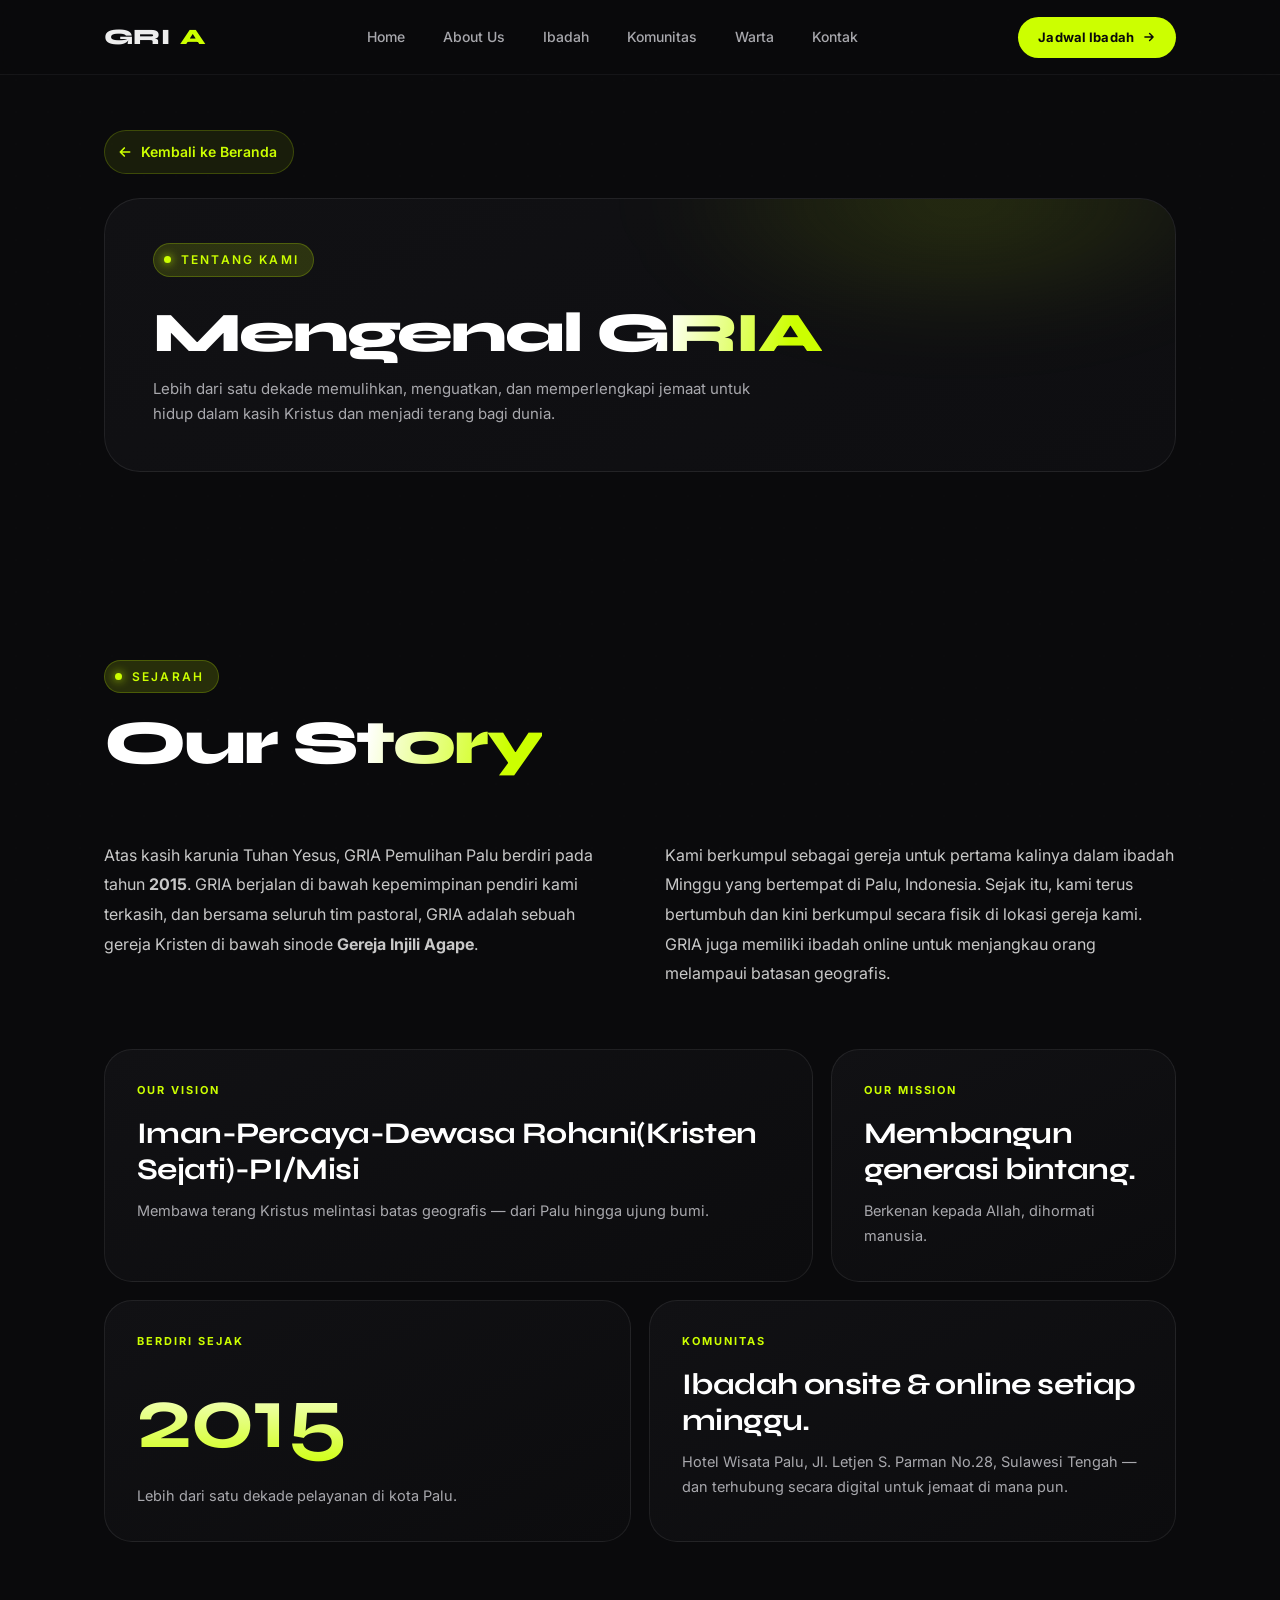
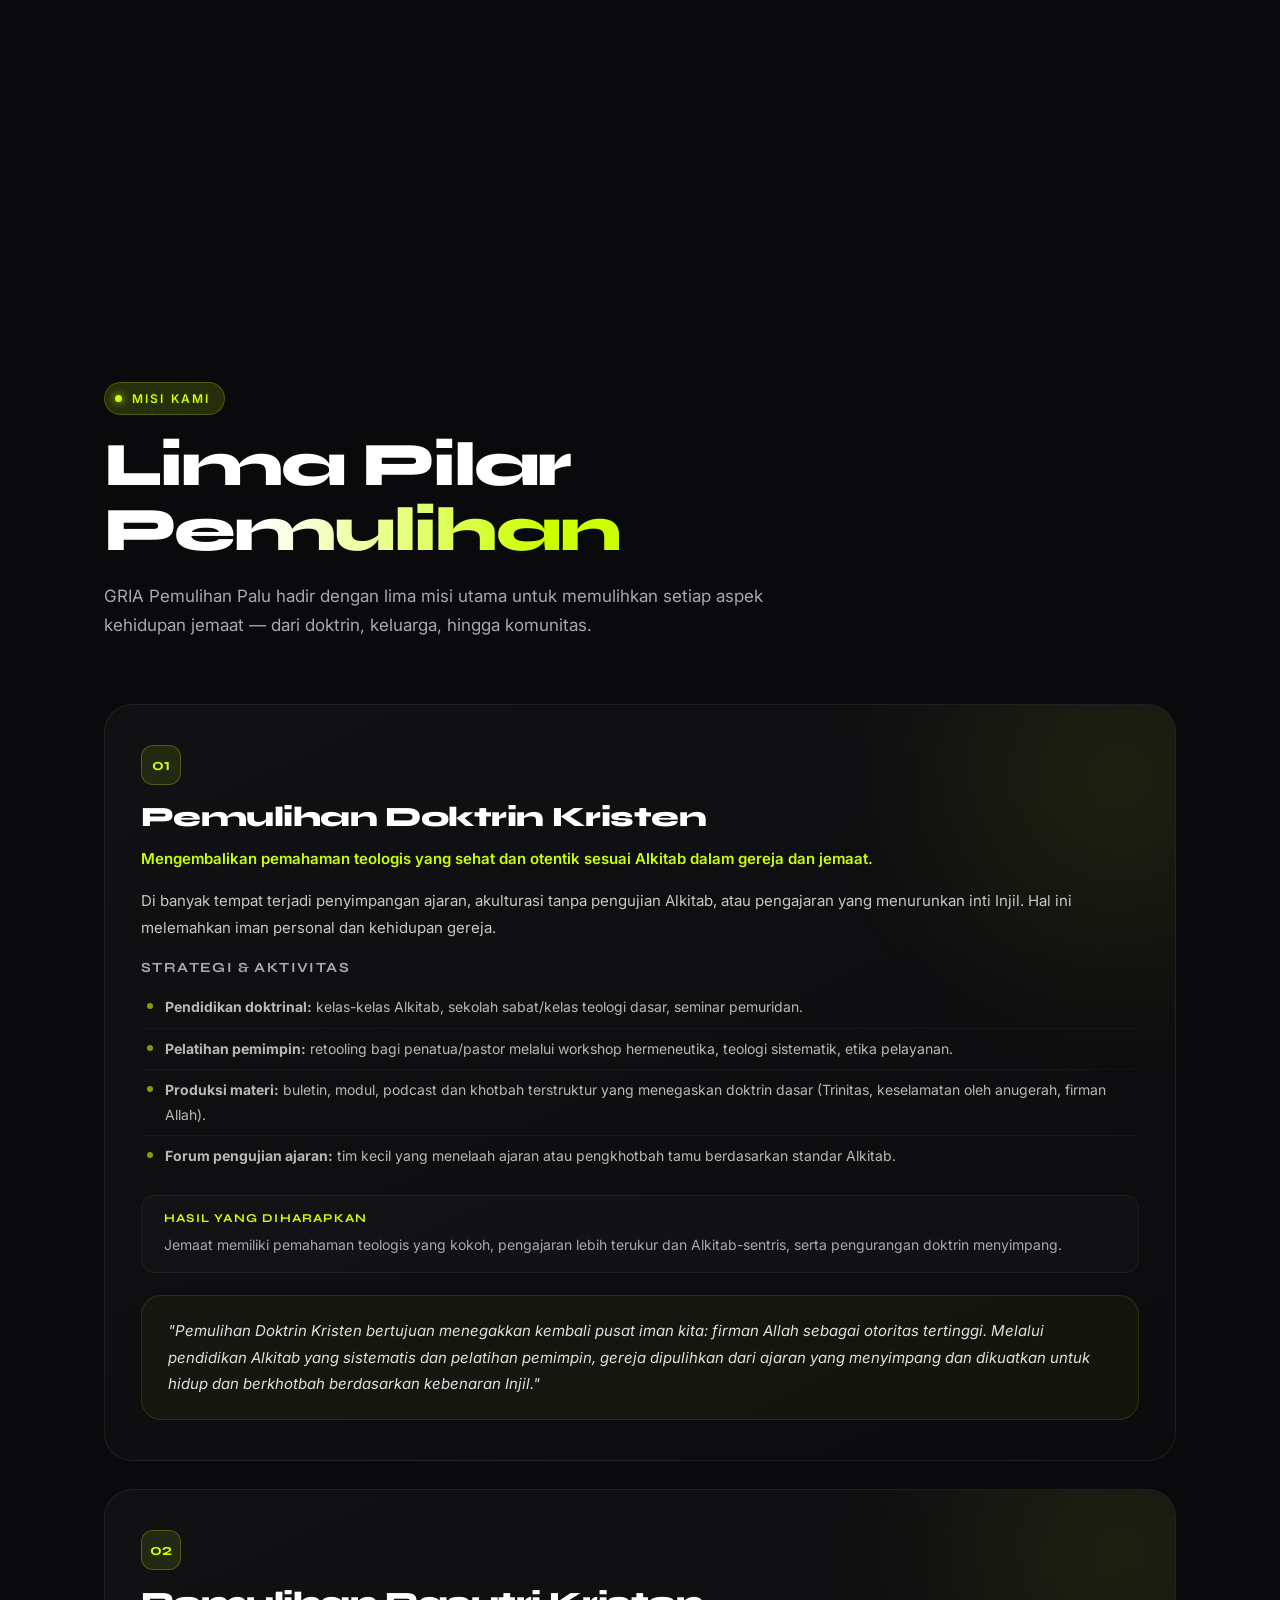
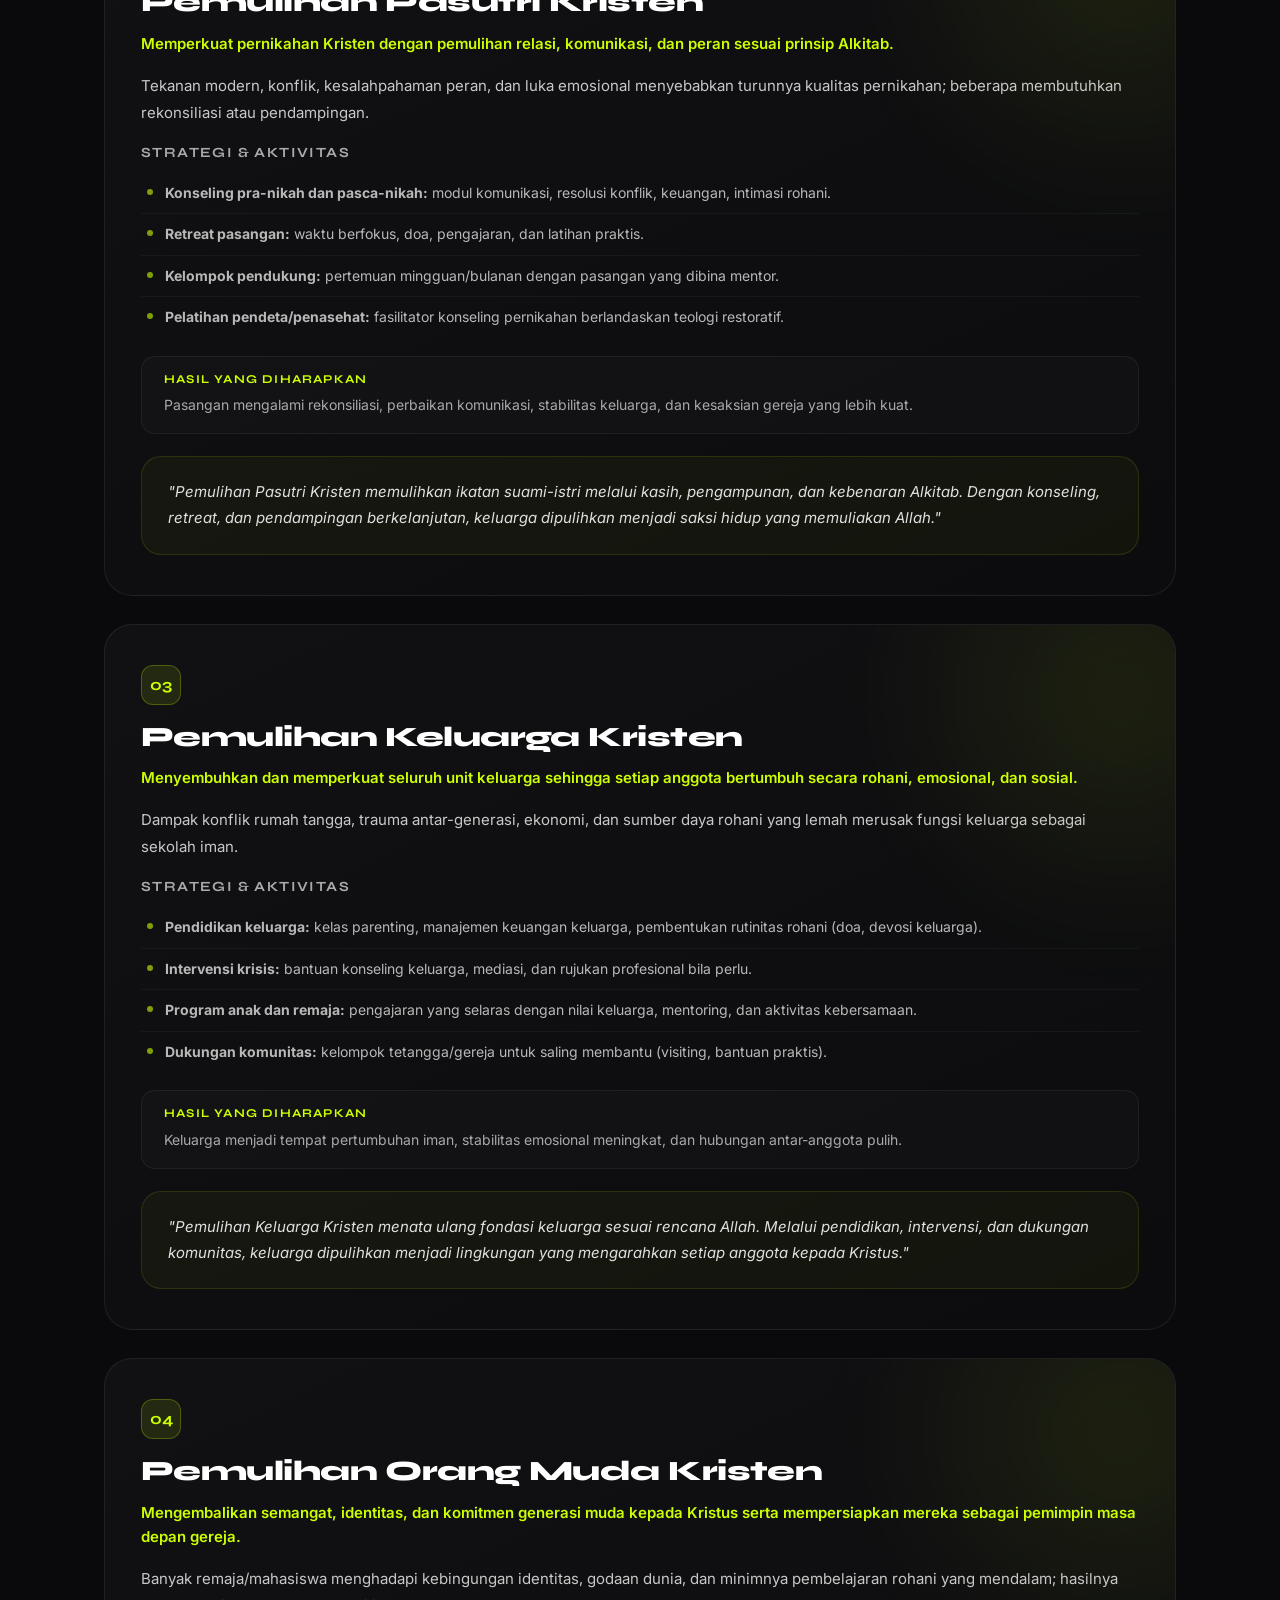
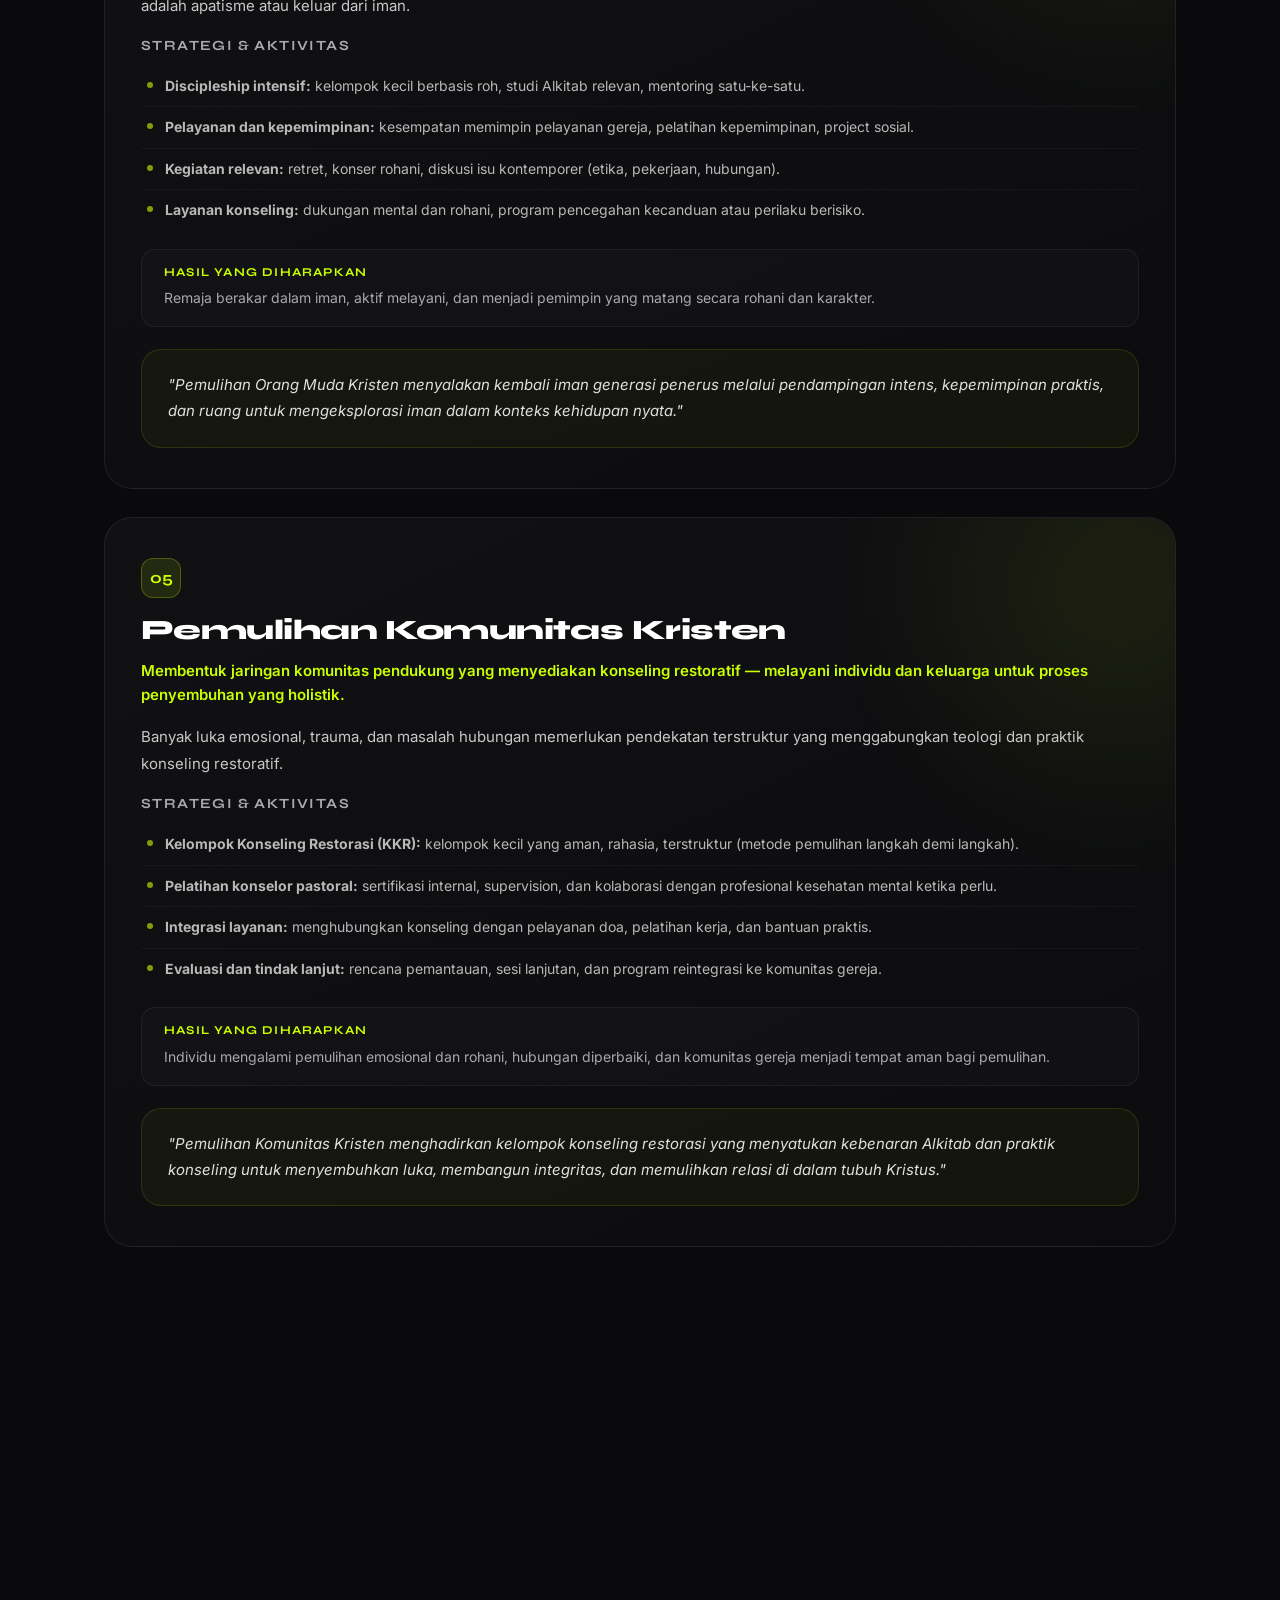
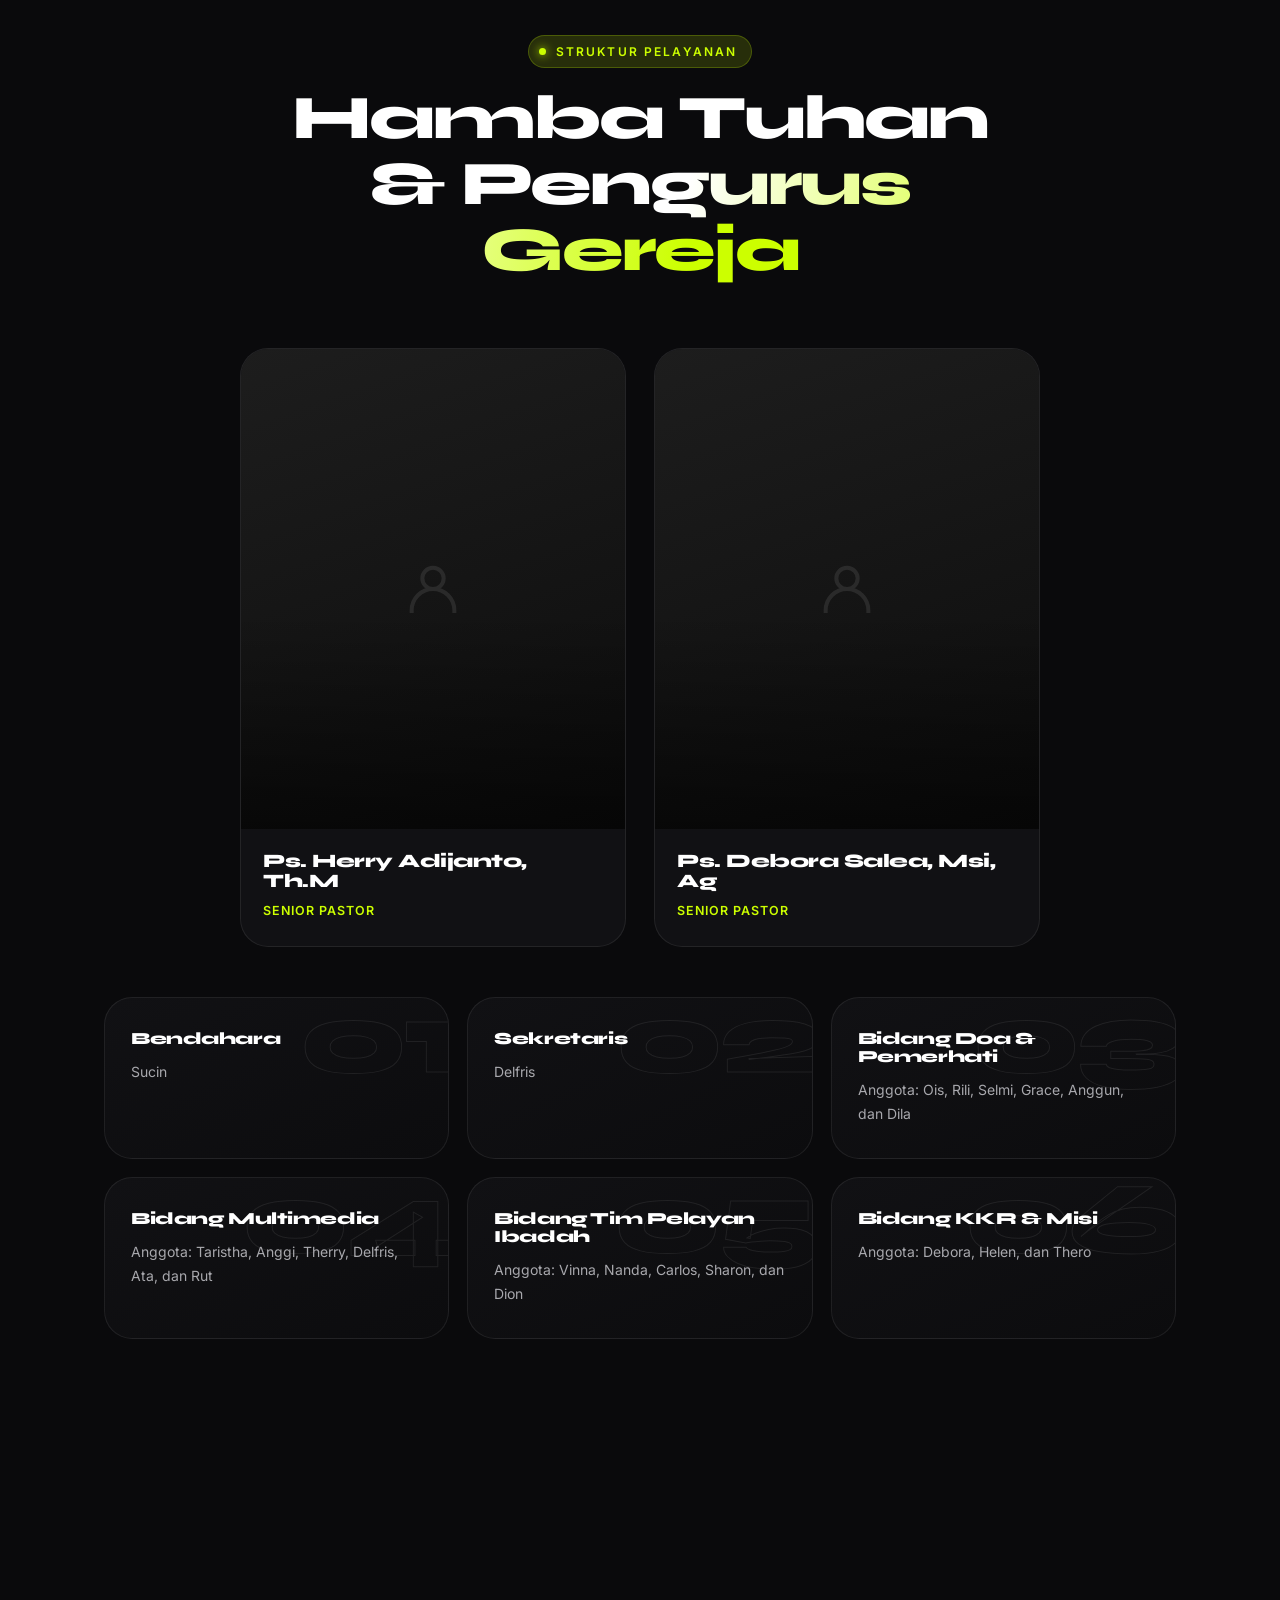
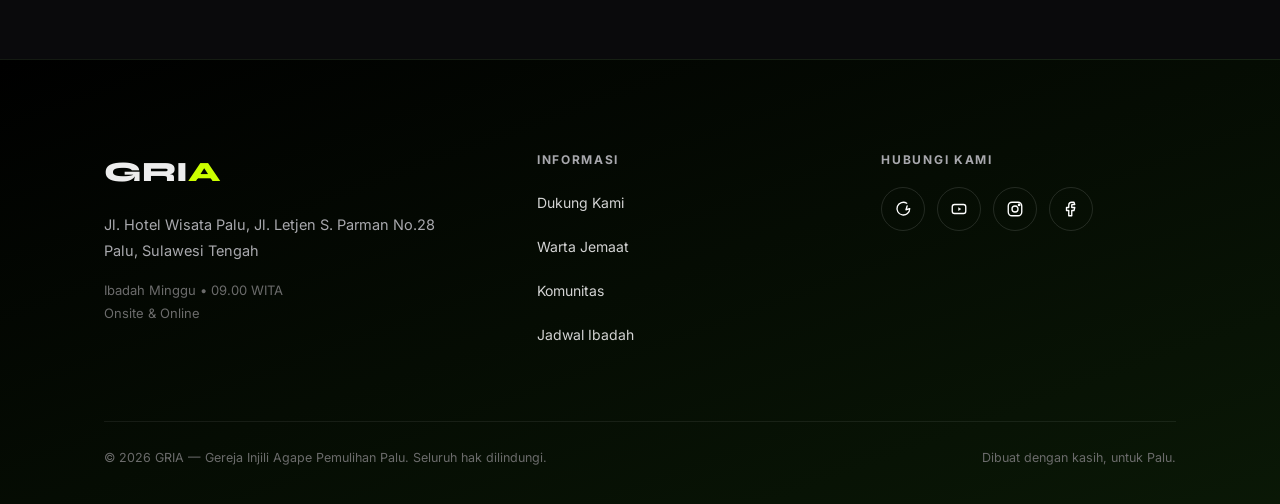
==== about-us.html @ 867b125f "Update teks about us" ====
<!DOCTYPE html>
<html lang="id">
<head>
<meta charset="UTF-8">
<meta name="viewport" content="width=device-width, initial-scale=1.0, viewport-fit=cover">
<meta name="theme-color" content="#0a0a0c">
<title>Tentang Kami — GRIA Pemulihan Palu</title>
<meta name="description" content="Tentang Gereja Injili Agape (GRIA) Pemulihan Palu — visi, misi, dan pelayanan pemulihan kami.">

<link rel="preconnect" href="https://fonts.googleapis.com">
<link rel="preconnect" href="https://fonts.gstatic.com" crossorigin>
<link href="https://fonts.googleapis.com/css2?family=Syne:wght@600;700;800&family=Inter:wght@400;500;600;700&display=swap" rel="stylesheet">
<link rel="stylesheet" href="shared.css">
<style>
  .about-wrap{
    padding: 130px var(--pad) 100px;
    max-width: var(--container);
    margin:0 auto;
    position: relative;
    z-index: 2;
  }
  .about-hero{
    background: linear-gradient(155deg, var(--bg-elevated), var(--bg-soft));
    border: 1px solid var(--card-border);
    border-radius: var(--r-2xl);
    padding: 44px clamp(24px,4vw,48px);
    margin-bottom: 48px;
    position: relative;
    overflow: hidden;
  }
  .about-hero::before{
    content:'';
    position: absolute;
    top: -50%; right: -10%;
    width: 60%; height: 100%;
    background: radial-gradient(ellipse, rgba(204,255,0,0.14), transparent 70%);
    filter: blur(40px);
    pointer-events: none;
  }
  .about-hero h1{
    font-size: clamp(34px, 5vw, 56px);
    letter-spacing: -0.035em;
    margin-top: 8px;
    position: relative;
  }
  .about-hero h1 .accent{
    background: linear-gradient(100deg, #fff 30%, var(--neon) 85%);
    -webkit-background-clip: text;
    background-clip: text;
    -webkit-text-fill-color: transparent;
  }
  .about-hero p{
    color: var(--text-mute);
    margin-top: 14px;
    font-size: 15px;
    line-height: 1.7;
    max-width: 600px;
    position: relative;
  }
  .back-link{
    display:inline-flex;
    align-items:center;
    gap:8px;
    color: var(--neon);
    font-weight:600;
    font-size:14px;
    margin-bottom:24px;
    padding: 10px 16px 10px 12px;
    border-radius: var(--r-full);
    background: rgba(204,255,0,0.08);
    border: 1px solid rgba(204,255,0,0.2);
    transition: background var(--dur-mid) var(--ease-out), transform var(--dur-mid) var(--ease-out);
    min-height: 40px;
  }
  .back-link:hover{
    background: rgba(204,255,0,0.16);
    transform: translateX(-4px);
  }

  .about-block{ margin-bottom: 80px; }

  .story-grid{
    display: grid;
    grid-template-columns: 1fr 1fr;
    gap: 50px;
    margin-bottom: 60px;
  }
  .story-grid p{
    color: #c8c8c8;
    font-size: 16px;
    line-height: 1.85;
  }

  .misi-card{
    background: linear-gradient(155deg, var(--bg-elevated), #0c0c0e);
    border: 1px solid var(--card-border);
    border-radius: var(--r-xl);
    padding: 40px 36px;
    margin-bottom: 28px;
    position: relative;
    overflow: hidden;
    transition: border-color var(--dur-mid) var(--ease-out);
  }
  .misi-card:hover{ border-color: rgba(204,255,0,0.25); }
  .misi-card::before{
    content:'';
    position: absolute;
    top: -30%; right: -20%;
    width: 50%; height: 80%;
    background: radial-gradient(circle, rgba(204,255,0,0.08), transparent 70%);
    filter: blur(30px);
    pointer-events: none;
  }
  .misi-num{
    display: inline-flex;
    align-items: center;
    justify-content: center;
    width: 40px; height: 40px;
    background: rgba(204,255,0,0.1);
    border: 1px solid rgba(204,255,0,0.25);
    color: var(--neon);
    border-radius: 12px;
    font-family: var(--font-display);
    font-size: 16px;
    font-weight: 700;
    margin-bottom: 18px;
    position: relative;
  }
  .misi-card h3{
    font-size: clamp(22px, 3vw, 28px);
    margin-bottom: 14px;
    letter-spacing: -0.02em;
    position: relative;
  }
  .misi-card .misi-tujuan{
    color: var(--neon);
    font-weight: 600;
    font-size: 15px;
    margin-bottom: 16px;
    position: relative;
  }
  .misi-card .misi-desc{
    color: #c8c8c8;
    font-size: 15px;
    line-height: 1.8;
    margin-bottom: 20px;
    position: relative;
  }
  .misi-card .misi-strategi{
    position: relative;
  }
  .misi-card .misi-strategi h4{
    font-size: 14px;
    font-weight: 700;
    letter-spacing: 0.1em;
    text-transform: uppercase;
    color: var(--text-mute);
    margin-bottom: 12px;
  }
  .misi-card .misi-strategi ul{
    list-style: none;
    padding: 0;
  }
  .misi-card .misi-strategi li{
    color: #b8b8b8;
    font-size: 14px;
    line-height: 1.75;
    padding: 8px 0 8px 24px;
    position: relative;
    border-bottom: 1px solid rgba(255,255,255,0.04);
  }
  .misi-card .misi-strategi li:last-child{ border-bottom: none; }
  .misi-card .misi-strategi li::before{
    content:'';
    position: absolute;
    left: 6px;
    top: 16px;
    width: 6px; height: 6px;
    border-radius: 50%;
    background: var(--neon);
    opacity: 0.6;
  }
  .misi-narasi{
    margin-top: 22px;
    padding: 22px 26px;
    background: rgba(204,255,0,0.04);
    border: 1px solid rgba(204,255,0,0.12);
    border-radius: var(--r-lg);
    position: relative;
  }
  .misi-narasi p{
    font-style: italic;
    font-size: 15px;
    line-height: 1.75;
    color: #e0e0e0;
  }

  .hasil-box{
    margin-top: 18px;
    padding: 16px 22px;
    background: rgba(255,255,255,0.02);
    border: 1px solid rgba(255,255,255,0.06);
    border-radius: var(--r-md);
    position: relative;
  }
  .hasil-box h4{
    font-size: 12px;
    font-weight: 700;
    letter-spacing: 0.1em;
    text-transform: uppercase;
    color: var(--neon);
    margin-bottom: 8px;
  }
  .hasil-box p{
    color: var(--text-mute);
    font-size: 14px;
    line-height: 1.7;
  }

  @media (max-width: 920px){
    .story-grid{ grid-template-columns: 1fr; gap: 24px; }
    .misi-card{ padding: 32px 24px; }
  }
</style>
</head>
<body>

<nav class="navbar" id="navbar">
  <div id="scrollProgress"></div>
  <div class="navbar-inner">
    <a href="index.html" class="logo" aria-label="GRIA — Beranda">
      <img src="logo-gria.png" alt="" onerror="this.style.display='none'">
      GRI<span>A</span>
    </a>
    <ul class="nav-links" id="navLinks">
      <li><a href="index.html#home">Home</a></li>
      <li><a href="about-us.html">About Us</a></li>
      <li><a href="index.html#worship">Ibadah</a></li>
      <li><a href="komunitas.html">Komunitas</a></li>
      <li><a href="warta.html">Warta</a></li>
      <li><a href="index.html#kontak">Kontak</a></li>
    </ul>
    <a href="index.html#worship" class="nav-cta">
      Jadwal Ibadah
      <svg width="14" height="14" viewBox="0 0 24 24" fill="none" stroke="currentColor" stroke-width="2.5" stroke-linecap="round" stroke-linejoin="round"><path d="M5 12h14M13 6l6 6-6 6"/></svg>
    </a>
    <button class="nav-toggle" id="navToggle" aria-label="Buka menu navigasi" aria-expanded="false" aria-controls="navLinks">
      <span></span><span></span><span></span>
    </button>
  </div>
</nav>

<main class="about-wrap">
  <a href="index.html" class="back-link">
    <svg width="16" height="16" viewBox="0 0 24 24" fill="none" stroke="currentColor" stroke-width="2.5" stroke-linecap="round" stroke-linejoin="round" aria-hidden="true"><path d="M19 12H5M11 6l-6 6 6 6"/></svg>
    Kembali ke Beranda
  </a>

  <!-- ============ HERO ============ -->
  <section class="about-hero">
    <span class="eyebrow">Tentang Kami</span>
    <h1>Mengenal <span class="accent">GRIA</span></h1>
    <p>Lebih dari satu dekade memulihkan, menguatkan, dan memperlengkapi jemaat untuk hidup dalam kasih Kristus dan menjadi terang bagi dunia.</p>
  </section>

  <!-- ============ CERITA KAMI ============ -->
  <section class="about-block">
    <div class="section-head">
      <span class="eyebrow">Sejarah</span>
      <h2 class="section-title">Our <span class="accent">Story</span></h2>
    </div>
    <div class="story-grid">
      <p>Atas kasih karunia Tuhan Yesus, GRIA Pemulihan Palu berdiri pada tahun <strong>2015</strong>. GRIA berjalan di bawah kepemimpinan pendiri kami terkasih, dan bersama seluruh tim pastoral, GRIA adalah sebuah gereja Kristen di bawah sinode <strong>Gereja Injili Agape</strong>.</p>
      <p>Kami berkumpul sebagai gereja untuk pertama kalinya dalam ibadah Minggu yang bertempat di Palu, Indonesia. Sejak itu, kami terus bertumbuh dan kini berkumpul secara fisik di lokasi gereja kami. GRIA juga memiliki ibadah online untuk menjangkau orang melampaui batasan geografis.</p>
    </div>

    <div class="bento-grid">
      <article class="bento-card bento-vision">
        <span class="b-label">Our Vision</span>
        <h3 class="b-title"> Iman-Percaya-Dewasa Rohani(Kristen Sejati)-PI/Misi</h3>
        <p class="b-text">Membawa terang Kristus melintasi batas geografis — dari Palu hingga ujung bumi.</p>
      </article>
      <article class="bento-card bento-mission">
        <span class="b-label">Our Mission</span>
        <h3 class="b-title">Membangun generasi bintang.</h3>
        <p class="b-text">Berkenan kepada Allah, dihormati manusia.</p>
      </article>
      <article class="bento-card bento-since">
        <span class="b-label">Berdiri Sejak</span>
        <h3 class="b-title">2015</h3>
        <p class="b-text">Lebih dari satu dekade pelayanan di kota Palu.</p>
      </article>
      <article class="bento-card bento-impact">
        <span class="b-label">Komunitas</span>
        <h3 class="b-title">Ibadah onsite & online setiap minggu.</h3>
        <p class="b-text">Hotel Wisata Palu, Jl. Letjen S. Parman No.28, Sulawesi Tengah — dan terhubung secara digital untuk jemaat di mana pun.</p>
      </article>
    </div>
  </section>

  <!-- ============ 5 MISI PEMULIHAN ============ -->
  <section class="about-block">
    <div class="section-head">
      <span class="eyebrow">Misi Kami</span>
      <h2 class="section-title">Lima Pilar <span class="accent">Pemulihan</span></h2>
      <p class="section-lead">GRIA Pemulihan Palu hadir dengan lima misi utama untuk memulihkan setiap aspek kehidupan jemaat — dari doktrin, keluarga, hingga komunitas.</p>
    </div>

    <!-- Misi 1 -->
    <div class="misi-card">
      <span class="misi-num">01</span>
      <h3>Pemulihan Doktrin Kristen</h3>
      <p class="misi-tujuan">Mengembalikan pemahaman teologis yang sehat dan otentik sesuai Alkitab dalam gereja dan jemaat.</p>
      <p class="misi-desc">Di banyak tempat terjadi penyimpangan ajaran, akulturasi tanpa pengujian Alkitab, atau pengajaran yang menurunkan inti Injil. Hal ini melemahkan iman personal dan kehidupan gereja.</p>
      <div class="misi-strategi">
        <h4>Strategi & Aktivitas</h4>
        <ul>
          <li><strong>Pendidikan doktrinal:</strong> kelas-kelas Alkitab, sekolah sabat/kelas teologi dasar, seminar pemuridan.</li>
          <li><strong>Pelatihan pemimpin:</strong> retooling bagi penatua/pastor melalui workshop hermeneutika, teologi sistematik, etika pelayanan.</li>
          <li><strong>Produksi materi:</strong> buletin, modul, podcast dan khotbah terstruktur yang menegaskan doktrin dasar (Trinitas, keselamatan oleh anugerah, firman Allah).</li>
          <li><strong>Forum pengujian ajaran:</strong> tim kecil yang menelaah ajaran atau pengkhotbah tamu berdasarkan standar Alkitab.</li>
        </ul>
      </div>
      <div class="hasil-box">
        <h4>Hasil yang Diharapkan</h4>
        <p>Jemaat memiliki pemahaman teologis yang kokoh, pengajaran lebih terukur dan Alkitab-sentris, serta pengurangan doktrin menyimpang.</p>
      </div>
      <div class="misi-narasi">
        <p>"Pemulihan Doktrin Kristen bertujuan menegakkan kembali pusat iman kita: firman Allah sebagai otoritas tertinggi. Melalui pendidikan Alkitab yang sistematis dan pelatihan pemimpin, gereja dipulihkan dari ajaran yang menyimpang dan dikuatkan untuk hidup dan berkhotbah berdasarkan kebenaran Injil."</p>
      </div>
    </div>

    <!-- Misi 2 -->
    <div class="misi-card">
      <span class="misi-num">02</span>
      <h3>Pemulihan Pasutri Kristen</h3>
      <p class="misi-tujuan">Memperkuat pernikahan Kristen dengan pemulihan relasi, komunikasi, dan peran sesuai prinsip Alkitab.</p>
      <p class="misi-desc">Tekanan modern, konflik, kesalahpahaman peran, dan luka emosional menyebabkan turunnya kualitas pernikahan; beberapa membutuhkan rekonsiliasi atau pendampingan.</p>
      <div class="misi-strategi">
        <h4>Strategi & Aktivitas</h4>
        <ul>
          <li><strong>Konseling pra-nikah dan pasca-nikah:</strong> modul komunikasi, resolusi konflik, keuangan, intimasi rohani.</li>
          <li><strong>Retreat pasangan:</strong> waktu berfokus, doa, pengajaran, dan latihan praktis.</li>
          <li><strong>Kelompok pendukung:</strong> pertemuan mingguan/bulanan dengan pasangan yang dibina mentor.</li>
          <li><strong>Pelatihan pendeta/penasehat:</strong> fasilitator konseling pernikahan berlandaskan teologi restoratif.</li>
        </ul>
      </div>
      <div class="hasil-box">
        <h4>Hasil yang Diharapkan</h4>
        <p>Pasangan mengalami rekonsiliasi, perbaikan komunikasi, stabilitas keluarga, dan kesaksian gereja yang lebih kuat.</p>
      </div>
      <div class="misi-narasi">
        <p>"Pemulihan Pasutri Kristen memulihkan ikatan suami-istri melalui kasih, pengampunan, dan kebenaran Alkitab. Dengan konseling, retreat, dan pendampingan berkelanjutan, keluarga dipulihkan menjadi saksi hidup yang memuliakan Allah."</p>
      </div>
    </div>

    <!-- Misi 3 -->
    <div class="misi-card">
      <span class="misi-num">03</span>
      <h3>Pemulihan Keluarga Kristen</h3>
      <p class="misi-tujuan">Menyembuhkan dan memperkuat seluruh unit keluarga sehingga setiap anggota bertumbuh secara rohani, emosional, dan sosial.</p>
      <p class="misi-desc">Dampak konflik rumah tangga, trauma antar-generasi, ekonomi, dan sumber daya rohani yang lemah merusak fungsi keluarga sebagai sekolah iman.</p>
      <div class="misi-strategi">
        <h4>Strategi & Aktivitas</h4>
        <ul>
          <li><strong>Pendidikan keluarga:</strong> kelas parenting, manajemen keuangan keluarga, pembentukan rutinitas rohani (doa, devosi keluarga).</li>
          <li><strong>Intervensi krisis:</strong> bantuan konseling keluarga, mediasi, dan rujukan profesional bila perlu.</li>
          <li><strong>Program anak dan remaja:</strong> pengajaran yang selaras dengan nilai keluarga, mentoring, dan aktivitas kebersamaan.</li>
          <li><strong>Dukungan komunitas:</strong> kelompok tetangga/gereja untuk saling membantu (visiting, bantuan praktis).</li>
        </ul>
      </div>
      <div class="hasil-box">
        <h4>Hasil yang Diharapkan</h4>
        <p>Keluarga menjadi tempat pertumbuhan iman, stabilitas emosional meningkat, dan hubungan antar-anggota pulih.</p>
      </div>
      <div class="misi-narasi">
        <p>"Pemulihan Keluarga Kristen menata ulang fondasi keluarga sesuai rencana Allah. Melalui pendidikan, intervensi, dan dukungan komunitas, keluarga dipulihkan menjadi lingkungan yang mengarahkan setiap anggota kepada Kristus."</p>
      </div>
    </div>

    <!-- Misi 4 -->
    <div class="misi-card">
      <span class="misi-num">04</span>
      <h3>Pemulihan Orang Muda Kristen</h3>
      <p class="misi-tujuan">Mengembalikan semangat, identitas, dan komitmen generasi muda kepada Kristus serta mempersiapkan mereka sebagai pemimpin masa depan gereja.</p>
      <p class="misi-desc">Banyak remaja/mahasiswa menghadapi kebingungan identitas, godaan dunia, dan minimnya pembelajaran rohani yang mendalam; hasilnya adalah apatisme atau keluar dari iman.</p>
      <div class="misi-strategi">
        <h4>Strategi & Aktivitas</h4>
        <ul>
          <li><strong>Discipleship intensif:</strong> kelompok kecil berbasis roh, studi Alkitab relevan, mentoring satu-ke-satu.</li>
          <li><strong>Pelayanan dan kepemimpinan:</strong> kesempatan memimpin pelayanan gereja, pelatihan kepemimpinan, project sosial.</li>
          <li><strong>Kegiatan relevan:</strong> retret, konser rohani, diskusi isu kontemporer (etika, pekerjaan, hubungan).</li>
          <li><strong>Layanan konseling:</strong> dukungan mental dan rohani, program pencegahan kecanduan atau perilaku berisiko.</li>
        </ul>
      </div>
      <div class="hasil-box">
        <h4>Hasil yang Diharapkan</h4>
        <p>Remaja berakar dalam iman, aktif melayani, dan menjadi pemimpin yang matang secara rohani dan karakter.</p>
      </div>
      <div class="misi-narasi">
        <p>"Pemulihan Orang Muda Kristen menyalakan kembali iman generasi penerus melalui pendampingan intens, kepemimpinan praktis, dan ruang untuk mengeksplorasi iman dalam konteks kehidupan nyata."</p>
      </div>
    </div>

    <!-- Misi 5 -->
    <div class="misi-card">
      <span class="misi-num">05</span>
      <h3>Pemulihan Komunitas Kristen</h3>
      <p class="misi-tujuan">Membentuk jaringan komunitas pendukung yang menyediakan konseling restoratif — melayani individu dan keluarga untuk proses penyembuhan yang holistik.</p>
      <p class="misi-desc">Banyak luka emosional, trauma, dan masalah hubungan memerlukan pendekatan terstruktur yang menggabungkan teologi dan praktik konseling restoratif.</p>
      <div class="misi-strategi">
        <h4>Strategi & Aktivitas</h4>
        <ul>
          <li><strong>Kelompok Konseling Restorasi (KKR):</strong> kelompok kecil yang aman, rahasia, terstruktur (metode pemulihan langkah demi langkah).</li>
          <li><strong>Pelatihan konselor pastoral:</strong> sertifikasi internal, supervision, dan kolaborasi dengan profesional kesehatan mental ketika perlu.</li>
          <li><strong>Integrasi layanan:</strong> menghubungkan konseling dengan pelayanan doa, pelatihan kerja, dan bantuan praktis.</li>
          <li><strong>Evaluasi dan tindak lanjut:</strong> rencana pemantauan, sesi lanjutan, dan program reintegrasi ke komunitas gereja.</li>
        </ul>
      </div>
      <div class="hasil-box">
        <h4>Hasil yang Diharapkan</h4>
        <p>Individu mengalami pemulihan emosional dan rohani, hubungan diperbaiki, dan komunitas gereja menjadi tempat aman bagi pemulihan.</p>
      </div>
      <div class="misi-narasi">
        <p>"Pemulihan Komunitas Kristen menghadirkan kelompok konseling restorasi yang menyatukan kebenaran Alkitab dan praktik konseling untuk menyembuhkan luka, membangun integritas, dan memulihkan relasi di dalam tubuh Kristus."</p>
      </div>
    </div>
  </section>

  <!-- ============ STRUKTUR PELAYANAN ============ -->
  <section class="about-block">
    <div class="section-head center">
      <span class="eyebrow">Struktur Pelayanan</span>
      <h2 class="section-title">Hamba Tuhan &amp; <span class="accent">Pengurus Gereja</span></h2>
    </div>

    <div class="pastor-grid" style="margin-bottom:50px;">
      <div class="pastor-card">
        <div class="pastor-photo">
          <img src="foto-ps-herry.jpg" alt="Ps. Herry Adijanto" onerror="this.style.display='none'; this.nextElementSibling.style.display='flex'">
          <svg viewBox="0 0 24 24" fill="none" stroke="currentColor" stroke-width="1.5" style="display:none" aria-hidden="true"><circle cx="12" cy="8" r="4"/><path d="M4 21v-1a8 8 0 0 1 16 0v1"/></svg>
        </div>
        <div class="pastor-info">
          <h3>Ps. Herry Adijanto, Th.M</h3>
          <span class="role">Senior Pastor</span>
        </div>
      </div>
      <div class="pastor-card">
        <div class="pastor-photo">
          <img src="foto-ps-debora.jpg" alt="Ps. Debora Salea" onerror="this.style.display='none'; this.nextElementSibling.style.display='flex'">
          <svg viewBox="0 0 24 24" fill="none" stroke="currentColor" stroke-width="1.5" style="display:none" aria-hidden="true"><circle cx="12" cy="8" r="4"/><path d="M4 21v-1a8 8 0 0 1 16 0v1"/></svg>
        </div>
        <div class="pastor-info">
          <h3>Ps. Debora Salea, Msi, Ag</h3>
          <span class="role">Senior Pastor</span>
        </div>
      </div>
    </div>

    <div class="values-grid values-grid-3">
      <div class="value-card">
        <span class="num" aria-hidden="true">01</span>
        <h3 style="font-size:17px;">Bendahara</h3>
        <p>Sucin</p>
      </div>
      <div class="value-card">
        <span class="num" aria-hidden="true">02</span>
        <h3 style="font-size:17px;">Sekretaris</h3>
        <p>Delfris</p>
      </div>
      <div class="value-card">
        <span class="num" aria-hidden="true">03</span>
        <h3 style="font-size:17px;">Bidang Doa &amp; Pemerhati</h3>
        <p>Anggota: Ois, Rili, Selmi, Grace, Anggun, dan Dila</p>
      </div>
      <div class="value-card">
        <span class="num" aria-hidden="true">04</span>
        <h3 style="font-size:17px;">Bidang Multimedia</h3>
        <p>Anggota: Taristha, Anggi, Therry, Delfris, Ata, dan Rut</p>
      </div>
      <div class="value-card">
        <span class="num" aria-hidden="true">05</span>
        <h3 style="font-size:17px;">Bidang Tim Pelayan Ibadah</h3>
        <p>Anggota: Vinna, Nanda, Carlos, Sharon, dan Dion</p>
      </div>
      <div class="value-card">
        <span class="num" aria-hidden="true">06</span>
        <h3 style="font-size:17px;">Bidang KKR &amp; Misi</h3>
        <p>Anggota: Debora, Helen, dan Thero</p>
      </div>
    </div>
  </section>
</main>

<footer id="kontak">
  <div class="container">
    <div class="footer-top">
      <div>
        <div class="footer-logo">GRI<span>A</span></div>
        <p>Jl. Hotel Wisata Palu, Jl. Letjen S. Parman No.28 Palu, Sulawesi Tengah</p>
        <p style="margin-top:16px;font-size:13px;color:var(--grey-dim);">Ibadah Minggu &bull; 09.00 WITA<br>Onsite &amp; Online</p>
      </div>
      <div>
        <div class="footer-heading">Informasi</div>
        <div class="footer-links">
          <a href="yayasan.html">Dukung Kami</a>
          <a href="warta.html">Warta Jemaat</a>
          <a href="komunitas.html">Komunitas</a>
          <a href="index.html#worship">Jadwal Ibadah</a>
        </div>
      </div>
      <div>
        <div class="footer-heading">Hubungi Kami</div>
        <div class="social-row">
          <a href="https://wa.me/62xxxxxxxxxx" target="_blank" rel="noopener" aria-label="WhatsApp">
            <svg viewBox="0 0 24 24" fill="none" stroke-width="1.8" stroke-linecap="round" stroke-linejoin="round"><path d="M21 11.5a8.5 8.5 0 1 1-4-7.2M21 11.5 16 13l1.5-5"/></svg>
          </a>
          <a href="https://youtube.com/@GRIAPemulihanPalu" target="_blank" rel="noopener" aria-label="YouTube">
            <svg viewBox="0 0 24 24" fill="none" stroke-width="1.8" stroke-linecap="round" stroke-linejoin="round"><rect x="3" y="6" width="18" height="12" rx="3"/><path d="M11 9.5 15 12l-4 2.5z" fill="currentColor" stroke="none"/></svg>
          </a>
          <a href="https://instagram.com/gria.palu" target="_blank" rel="noopener" aria-label="Instagram">
            <svg viewBox="0 0 24 24" fill="none" stroke-width="1.8" stroke-linecap="round" stroke-linejoin="round"><rect x="3" y="3" width="18" height="18" rx="5"/><circle cx="12" cy="12" r="4"/><circle cx="17.5" cy="6.5" r="1" fill="currentColor"/></svg>
          </a>
          <a href="https://facebook.com/gria.palu" target="_blank" rel="noopener" aria-label="Facebook">
            <svg viewBox="0 0 24 24" fill="none" stroke-width="1.8" stroke-linecap="round" stroke-linejoin="round"><path d="M16 3h-3a4 4 0 0 0-4 4v3H6v4h3v7h4v-7h3l1-4h-4V7a1 1 0 0 1 1-1h3z"/></svg>
          </a>
        </div>
      </div>
    </div>
    <div class="footer-bottom">
      <span>&copy; 2026 GRIA — Gereja Injili Agape Pemulihan Palu. Seluruh hak dilindungi.</span>
      <span>Dibuat dengan kasih, untuk Palu.</span>
    </div>
  </div>
</footer>

<script>
(function(){
  var navToggle = document.getElementById('navToggle');
  var navLinks = document.getElementById('navLinks');
  if(navToggle && navLinks){
    navToggle.addEventListener('click', function(){
      var open = navLinks.classList.toggle('is-open');
      navToggle.classList.toggle('is-open', open);
      navToggle.setAttribute('aria-expanded', open ? 'true' : 'false');
    });
    navLinks.querySelectorAll('a').forEach(function(link){
      link.addEventListener('click', function(){
        navLinks.classList.remove('is-open');
        navToggle.classList.remove('is-open');
        navToggle.setAttribute('aria-expanded', 'false');
      });
    });
  }

  var nav = document.getElementById('navbar');
  var progressBar = document.getElementById('scrollProgress');
  function onScroll(){
    var y = window.scrollY;
    if(nav) nav.classList.toggle('is-scrolled', y > 40);
    if(progressBar){
      var max = document.body.scrollHeight - window.innerHeight;
      var scrolled = max > 0 ? (y / max) * 100 : 0;
      progressBar.style.width = scrolled + '%';
    }
  }
  window.addEventListener('scroll', onScroll, { passive: true });
  onScroll();
})();
</script>
</body>
</html>
---- shared.css ----
/* ============================================================
   GRIA — Design System v2 (Modern Cinema Dark + Bento + Glass)
   Brand: dark canvas + neon lime #ccff00 accent
   Type:  Syne (display) + Inter (body)
   ============================================================ */

:root{
  /* Surfaces */
  --bg-deep:      #050506;      /* deepest base (avoid pure #000 for OLED) */
  --bg-base:      #0a0a0c;      /* primary canvas */
  --bg-elevated:  #111114;      /* cards / first elevation */
  --bg-elevated-2:#16161a;      /* hover / second elevation */
  --bg-soft:      #0e0e11;
  --card:         #111114;
  --card-border:  rgba(255,255,255,0.08);
  --card-border-strong: rgba(255,255,255,0.14);

  /* Text */
  --white:     #fafafa;
  --text:      #ededed;
  --text-mute: #a8a8ad;
  --grey:      #9a9a9a;
  --grey-dim:  #6b6b6b;

  /* Brand accent */
  --neon:      #ccff00;
  --neon-dim:  #a8d400;
  --neon-soft: rgba(204,255,0,0.15);
  --neon-glow: rgba(204,255,0,0.35);

  /* Footer */
  --footer-grad-start: #000000;
  --footer-grad-end:   #0d1f08;

  /* Type */
  --font-display: 'Syne', sans-serif;
  --font-body:    'Inter', sans-serif;

  /* Layout */
  --container: 1200px;
  --pad: clamp(20px, 5vw, 64px);

  /* Radius scale */
  --r-sm: 10px;
  --r-md: 14px;
  --r-lg: 20px;
  --r-xl: 28px;
  --r-2xl: 36px;
  --r-full: 999px;

  /* Motion tokens */
  --ease-out: cubic-bezier(0.16, 1, 0.3, 1);
  --ease-spring: cubic-bezier(0.34, 1.56, 0.64, 1);
  --dur-fast:   180ms;
  --dur-mid:    280ms;
  --dur-slow:   500ms;

  /* Shadow scale */
  --shadow-sm: 0 4px 16px rgba(0,0,0,0.35);
  --shadow-md: 0 12px 32px rgba(0,0,0,0.45);
  --shadow-glow: 0 12px 40px rgba(204,255,0,0.18);
}

*{ margin:0; padding:0; box-sizing:border-box; }
*::selection{ background: var(--neon); color: #000; }

html{ scroll-behavior: smooth; }
html, body{ overflow-x: hidden; }

body{
  background: var(--bg-base);
  color: var(--text);
  font-family: var(--font-body);
  font-size: 16px;
  line-height: 1.6;
  -webkit-font-smoothing: antialiased;
  -moz-osx-font-smoothing: grayscale;
  text-rendering: optimizeLegibility;
}

/* Ambient noise overlay (atmospheric texture) */
body::before{
  content: '';
  position: fixed; inset: 0;
  pointer-events: none;
  z-index: 1;
  background-image: radial-gradient(rgba(255,255,255,0.022) 1px, transparent 1px);
  background-size: 32px 32px;
  opacity: 0.85;
  mix-blend-mode: overlay;
}

h1,h2,h3,h4{
  font-family: var(--font-display);
  font-weight: 800;
  line-height: 1.06;
  letter-spacing: -0.025em;
  color: #fff;
}

a{ color: inherit; text-decoration: none; -webkit-tap-highlight-color: transparent; }
ul{ list-style:none; }
img{ max-width:100%; display:block; }
button{ font-family: inherit; cursor:pointer; border:none; background:none; color: inherit; }
svg{ display:block; }

/* Visible focus state for keyboard users */
a:focus-visible, button:focus-visible{
  outline: 2px solid var(--neon);
  outline-offset: 3px;
  border-radius: 4px;
}

.container{
  max-width: var(--container);
  margin: 0 auto;
  padding: 0 var(--pad);
  position: relative;
  z-index: 2;
}

/* ---------- Eyebrow ---------- */
.eyebrow{
  display:inline-flex;
  align-items:center;
  gap:10px;
  font-family: var(--font-body);
  font-size: 12px;
  font-weight:600;
  letter-spacing: 0.18em;
  text-transform: uppercase;
  color: var(--neon);
  margin-bottom: 18px;
  padding: 6px 14px 6px 10px;
  background: var(--neon-soft);
  border: 1px solid rgba(204,255,0,0.22);
  border-radius: var(--r-full);
}
.eyebrow::before{
  content:'';
  width:7px; height:7px;
  border-radius:50%;
  background: var(--neon);
  box-shadow: 0 0 10px var(--neon);
  animation: pulseDot 2.4s ease-in-out infinite;
}
@keyframes pulseDot{
  0%,100%{ opacity:1; transform: scale(1); }
  50%{ opacity:0.55; transform: scale(0.78); }
}

/* ---------- Section ---------- */
section{
  padding: clamp(80px, 12vw, 140px) 0;
  position: relative;
}
.section-head{
  max-width: 720px;
  margin-bottom: 64px;
}
.section-head.center{ margin-left:auto; margin-right:auto; text-align:center; }
.section-head.center .eyebrow{ margin-left:auto; margin-right:auto; }
.section-title{
  font-size: clamp(36px, 5.4vw, 62px);
  letter-spacing: -0.035em;
}
.section-title .accent{
  background: linear-gradient(100deg, #fff 30%, var(--neon) 85%);
  -webkit-background-clip: text;
  background-clip: text;
  -webkit-text-fill-color: transparent;
}
.section-lead{
  color: var(--text-mute);
  font-size: clamp(15px, 1.6vw, 17px);
  margin-top: 18px;
  line-height: 1.7;
  max-width: 60ch;
}

/* ============ SCROLL REVEAL ============ */
.reveal{
  opacity: 0;
  transform: translateY(28px);
  transition: opacity 0.85s var(--ease-out), transform 0.85s var(--ease-out);
}
.reveal.is-visible{
  opacity: 1;
  transform: translateY(0);
}
.reveal-stagger > *{
  opacity: 0;
  transform: translateY(24px);
  transition: opacity 0.75s var(--ease-out), transform 0.75s var(--ease-out);
}
.reveal-stagger.is-visible > *{
  opacity: 1;
  transform: translateY(0);
}
.photo-grid-3.reveal-stagger > *{ transform: scale(0.93); }
.photo-grid-3.reveal-stagger.is-visible > *{ transform: scale(1); }

@media (prefers-reduced-motion: reduce){
  .reveal, .reveal-stagger > *{
    opacity:1 !important; transform:none !important; transition:none !important;
  }
  *{ animation: none !important; }
  html{ scroll-behavior: auto; }
}

/* ============ BUTTONS ============ */
.btn-primary{
  display:inline-flex;
  align-items:center;
  gap:10px;
  background: var(--neon);
  color: #0a0a0a;
  font-weight: 700;
  font-size: 15px;
  padding: 16px 30px;
  border-radius: var(--r-full);
  position: relative;
  z-index: 2;
  letter-spacing: 0.01em;
  min-height: 48px;
  transition: transform var(--dur-mid) var(--ease-spring),
              box-shadow var(--dur-mid) var(--ease-out),
              background var(--dur-mid) var(--ease-out);
  box-shadow: 0 8px 24px rgba(204,255,0,0.18);
}
.btn-primary:hover{
  transform: translateY(-3px);
  box-shadow: 0 18px 40px rgba(204,255,0,0.32);
}
.btn-primary:active{ transform: translateY(-1px) scale(0.98); }
.btn-primary svg{ transition: transform var(--dur-mid) var(--ease-out); }
.btn-primary:hover svg{ transform: translateX(4px); }

.btn-ghost{
  display:inline-flex;
  align-items:center;
  gap:10px;
  border: 1px solid var(--card-border-strong);
  color: #fff;
  font-weight: 600;
  font-size: 14px;
  padding: 14px 24px;
  border-radius: var(--r-full);
  min-height: 48px;
  transition: border-color var(--dur-mid) var(--ease-out),
              background var(--dur-mid) var(--ease-out),
              transform var(--dur-mid) var(--ease-spring);
  background: rgba(255,255,255,0.02);
  backdrop-filter: blur(6px);
}
.btn-ghost:hover{
  border-color: var(--neon-dim);
  background: rgba(204,255,0,0.06);
  transform: translateY(-2px);
}

/* ============ NAVBAR ============ */
.navbar{
  position: fixed;
  top:0; left:0; right:0;
  z-index: 100;
  background: rgba(10,10,12,0.55);
  backdrop-filter: saturate(160%) blur(18px);
  -webkit-backdrop-filter: saturate(160%) blur(18px);
  border-bottom: 1px solid rgba(255,255,255,0.05);
  transition: background var(--dur-mid) var(--ease-out),
              border-color var(--dur-mid) var(--ease-out);
}
.navbar.is-scrolled{
  background: rgba(10,10,12,0.85);
  border-bottom-color: rgba(255,255,255,0.09);
}
#scrollProgress{
  position:absolute; bottom:-1px; left:0;
  height: 2px; width: 0%;
  background: linear-gradient(90deg, var(--neon), #fff);
  box-shadow: 0 0 12px rgba(204,255,0,0.7);
  transition: width 0.12s linear;
}
.navbar-inner{
  display:flex;
  align-items:center;
  justify-content: space-between;
  padding: 16px var(--pad);
  max-width: var(--container);
  margin: 0 auto;
}
.logo{
  font-family: var(--font-display);
  font-weight: 800;
  font-size: 22px;
  letter-spacing: 0.02em;
  display: flex;
  align-items: center;
  gap: 10px;
}
.logo img{
  height: 36px; width: 36px;
  object-fit: contain;
  filter: drop-shadow(0 0 12px rgba(204,255,0,0.25));
}
.logo span{ color: var(--neon); margin-left: -0.02em; }

.nav-links{
  display:flex;
  gap: 6px;
}
.nav-links a{
  font-size: 14px;
  font-weight: 500;
  color: var(--text-mute);
  position: relative;
  padding: 10px 16px;
  border-radius: var(--r-full);
  transition: color var(--dur-mid) var(--ease-out), background var(--dur-mid) var(--ease-out);
  min-height: 40px;
  display: inline-flex;
  align-items: center;
}
.nav-links a:hover{ color: #fff; background: rgba(255,255,255,0.05); }

.nav-cta{
  display:inline-flex;
  align-items:center;
  gap:8px;
  background: var(--neon);
  color: #0a0a0a;
  font-weight: 700;
  font-size: 13px;
  letter-spacing: 0.01em;
  padding: 10px 20px;
  border-radius: var(--r-full);
  min-height: 40px;
  transition: transform var(--dur-mid) var(--ease-spring),
              box-shadow var(--dur-mid) var(--ease-out);
}
.nav-cta:hover{
  transform: translateY(-2px);
  box-shadow: 0 10px 28px rgba(204,255,0,0.32);
}

.nav-toggle{
  display:none;
  flex-direction:column;
  gap:5px;
  z-index: 110;
  padding: 10px;
  margin: -10px;
  border-radius: 8px;
  min-width: 44px;
  min-height: 44px;
  align-items: center;
  justify-content: center;
}
.nav-toggle span{
  width: 22px; height: 2px;
  background: #fff;
  border-radius: 2px;
  transition: transform var(--dur-mid) var(--ease-out), opacity var(--dur-mid) var(--ease-out);
}

@media (max-width: 920px){
  .nav-links{
    position: fixed;
    top: 0; right: 0;
    height: 100dvh;
    width: min(82vw, 340px);
    background: rgba(14,14,17,0.96);
    backdrop-filter: blur(24px);
    -webkit-backdrop-filter: blur(24px);
    border-left: 1px solid rgba(255,255,255,0.08);
    flex-direction: column;
    justify-content: center;
    align-items: flex-start;
    gap: 8px;
    padding: 80px var(--pad) 60px;
    transform: translateX(100%);
    transition: transform 0.45s var(--ease-out);
    box-shadow: -30px 0 50px rgba(0,0,0,0.5);
  }
  .nav-links.is-open{ transform: translateX(0); }
  .nav-links a{
    font-size: 22px;
    font-family: var(--font-display);
    font-weight: 700;
    color: #fff;
    padding: 14px 16px;
    width: 100%;
  }
  .nav-cta{ display:none; }
  .nav-toggle{ display:flex; }
  .nav-toggle.is-open span:nth-child(1){ transform: translateY(7px) rotate(45deg); }
  .nav-toggle.is-open span:nth-child(2){ opacity:0; }
  .nav-toggle.is-open span:nth-child(3){ transform: translateY(-7px) rotate(-45deg); }
}

/* ============ HERO ============ */
.hero{
  min-height: 100vh;
  min-height: 100dvh;
  display:flex;
  flex-direction: column;
  align-items: center;
  justify-content: center;
  text-align: center;
  position: relative;
  padding: 140px var(--pad) 110px;
  background: var(--bg-base);
  overflow: hidden;
  isolation: isolate;
}

/* Ambient light blobs */
.hero::before,
.hero::after{
  content:'';
  position:absolute;
  border-radius: 50%;
  filter: blur(80px);
  z-index: 0;
  pointer-events:none;
}
.hero::before{
  width: 480px; height: 480px;
  background: radial-gradient(circle, rgba(204,255,0,0.22), transparent 70%);
  top: -120px; left: 50%;
  transform: translateX(-50%);
  animation: blobFloat 14s ease-in-out infinite;
}
.hero::after{
  width: 360px; height: 360px;
  background: radial-gradient(circle, rgba(94,106,210,0.18), transparent 70%);
  bottom: -80px; right: -80px;
  animation: blobFloat 18s ease-in-out infinite reverse;
}
@keyframes blobFloat{
  0%,100%{ transform: translate(0,0) scale(1); }
  33%{ transform: translate(-30px, 40px) scale(1.08); }
  66%{ transform: translate(40px, -30px) scale(0.94); }
}

.hero-grain{
  position:absolute;
  inset:0;
  background-image: radial-gradient(rgba(255,255,255,0.025) 1px, transparent 1px);
  background-size: 26px 26px;
  pointer-events:none;
  z-index: 1;
}
/* Spotlight that follows cursor */
.hero-spotlight{
  position:absolute;
  inset:0;
  background: radial-gradient(circle 360px at var(--mx,50%) var(--my,40%), rgba(204,255,0,0.10), transparent 70%);
  pointer-events:none;
  z-index: 1;
  transition: background var(--dur-mid) var(--ease-out);
}

/* Live status badge */
.hero-live{
  position: relative;
  z-index: 2;
  display:inline-flex;
  align-items: center;
  gap: 10px;
  background: rgba(255,255,255,0.04);
  border: 1px solid rgba(255,255,255,0.10);
  backdrop-filter: blur(8px);
  padding: 8px 16px 8px 12px;
  border-radius: var(--r-full);
  font-size: 12.5px;
  font-weight: 600;
  letter-spacing: 0.04em;
  color: #e8e8e8;
  margin-bottom: 28px;
}
.hero-live .dot{
  width: 8px; height:8px; border-radius:50%;
  background: var(--neon);
  box-shadow: 0 0 0 0 rgba(204,255,0,0.6);
  animation: liveRipple 1.8s ease-out infinite;
}
@keyframes liveRipple{
  0%{ box-shadow: 0 0 0 0 rgba(204,255,0,0.55); }
  70%{ box-shadow: 0 0 0 10px rgba(204,255,0,0); }
  100%{ box-shadow: 0 0 0 0 rgba(204,255,0,0); }
}

.hero-title{
  font-size: clamp(72px, 17vw, 188px);
  font-weight: 800;
  letter-spacing: -0.045em;
  position: relative;
  z-index: 2;
  line-height: 0.95;
}
.hero-title .lit{
  color: var(--neon);
  display:inline-block;
  animation: flicker 3.8s ease-in-out infinite;
  text-shadow: 0 0 30px rgba(204,255,0,0.55);
}
@keyframes flicker{
  0%, 100%{ opacity:1; text-shadow: 0 0 30px rgba(204,255,0,0.55); }
  45%{ opacity:1; text-shadow: 0 0 30px rgba(204,255,0,0.55); }
  48%{ opacity:0.78; text-shadow: 0 0 16px rgba(204,255,0,0.32); }
  52%{ opacity:1; text-shadow: 0 0 36px rgba(204,255,0,0.75); }
  70%{ opacity:0.92; text-shadow: 0 0 22px rgba(204,255,0,0.42); }
  73%{ opacity:1; text-shadow: 0 0 30px rgba(204,255,0,0.55); }
}

.hero-subtitle{
  font-family: var(--font-body);
  font-size: clamp(15px, 2vw, 19px);
  font-weight: 600;
  color: var(--text-mute);
  letter-spacing: 0.04em;
  margin-top: 18px;
  text-transform: uppercase;
  position: relative;
  z-index:2;
}
.hero-tagline{
  max-width: 640px;
  margin: 32px auto 0;
  font-size: clamp(16px, 2.2vw, 19px);
  color: #cfcfcf;
  font-style: italic;
  line-height: 1.7;
  position: relative;
  z-index: 2;
}
.hero-actions{
  display: flex;
  flex-wrap: wrap;
  gap: 14px;
  justify-content: center;
  margin-top: 44px;
  position: relative;
  z-index: 2;
}

.scroll-cue{
  position:absolute;
  bottom: 36px;
  left:50%;
  transform: translateX(-50%);
  display:flex;
  flex-direction: column;
  align-items:center;
  gap:8px;
  color: var(--grey-dim);
  font-size: 11px;
  letter-spacing: 0.16em;
  text-transform: uppercase;
  z-index:2;
}
.scroll-cue .line{
  width:1px; height:34px;
  background: linear-gradient(to bottom, var(--neon), transparent);
  animation: scrollline 2s ease-in-out infinite;
}
@keyframes scrollline{
  0%{ transform: scaleY(0.4); opacity:0.4; }
  50%{ transform: scaleY(1); opacity:1; }
  100%{ transform: scaleY(0.4); opacity:0.4; }
}

/* ============ STATS BAR ============ */
.stats-strip{
  position: relative;
  padding: 50px 0;
  background: linear-gradient(180deg, var(--bg-base), var(--bg-soft));
  border-top: 1px solid var(--card-border);
  border-bottom: 1px solid var(--card-border);
}
.stats-grid{
  display:grid;
  grid-template-columns: repeat(4, 1fr);
  gap: 20px;
  text-align:center;
}
.stat-item{
  padding: 12px 8px;
  position: relative;
}
.stat-item + .stat-item::before{
  content:'';
  position:absolute;
  top: 30%; left: 0;
  bottom: 30%;
  width: 1px;
  background: linear-gradient(180deg, transparent, var(--card-border-strong), transparent);
}
.stat-num{
  font-family: var(--font-display);
  font-weight: 800;
  font-size: clamp(36px, 5vw, 56px);
  letter-spacing: -0.03em;
  background: linear-gradient(180deg, #fff, var(--neon));
  -webkit-background-clip: text;
  background-clip: text;
  -webkit-text-fill-color: transparent;
  line-height: 1;
}
.stat-label{
  color: var(--text-mute);
  font-size: 12.5px;
  letter-spacing: 0.14em;
  text-transform: uppercase;
  margin-top: 10px;
  font-weight: 600;
}
@media (max-width: 760px){
  .stats-grid{ grid-template-columns: repeat(2, 1fr); gap: 24px 12px; }
  .stat-item + .stat-item::before{ display:none; }
  .stat-num{ font-size: clamp(32px, 9vw, 44px); }
  .stat-label{ font-size: 10.5px; letter-spacing: 0.08em; }
}

/* ============ ABOUT ============ */
.about{ background: var(--bg-soft); position: relative; }
.about-story{
  display:grid;
  grid-template-columns: 1fr 1fr;
  gap: 64px;
  align-items: start;
  margin-bottom: 100px;
}
.about-story p{
  color: #c8c8c8;
  font-size: 16px;
  line-height: 1.85;
}
.about-story p + p{ margin-top: 18px; }

/* ============ BENTO GRID ============ */
.bento-grid{
  display: grid;
  grid-template-columns: repeat(6, 1fr);
  grid-auto-rows: minmax(140px, auto);
  gap: 18px;
  margin-bottom: 80px;
}
.bento-card{
  position: relative;
  background: linear-gradient(155deg, var(--bg-elevated), #0c0c0e);
  border: 1px solid var(--card-border);
  border-radius: var(--r-xl);
  padding: 32px;
  overflow: hidden;
  isolation: isolate;
  transition: transform var(--dur-mid) var(--ease-out),
              border-color var(--dur-mid) var(--ease-out);
}
.bento-card::before{
  content:'';
  position:absolute;
  inset:-1px;
  border-radius: inherit;
  padding: 1px;
  background: linear-gradient(140deg, rgba(204,255,0,0.45), transparent 40%);
  -webkit-mask: linear-gradient(#000 0 0) content-box, linear-gradient(#000 0 0);
  -webkit-mask-composite: xor;
          mask-composite: exclude;
  opacity: 0;
  transition: opacity var(--dur-mid) var(--ease-out);
  pointer-events: none;
}
.bento-card:hover{
  transform: translateY(-4px);
  border-color: var(--card-border-strong);
}
.bento-card:hover::before{ opacity: 1; }

.bento-card .b-label{
  font-size: 11px;
  letter-spacing: 0.18em;
  text-transform: uppercase;
  color: var(--neon);
  font-weight: 700;
  margin-bottom: 16px;
  display: block;
}
.bento-card .b-title{
  font-family: var(--font-display);
  font-size: clamp(22px, 2.6vw, 30px);
  font-weight: 700;
  letter-spacing: -0.02em;
  line-height: 1.2;
  margin-bottom: 12px;
  color: #fff;
}
.bento-card .b-text{
  color: var(--text-mute);
  font-size: 14.5px;
  line-height: 1.7;
}

/* Bento spans */
.bento-vision{ grid-column: span 4; }
.bento-mission{ grid-column: span 2; }
.bento-impact{ grid-column: span 3; }
.bento-since{ grid-column: span 3; }

.bento-card.bento-since .b-title{
  font-size: clamp(48px, 7vw, 88px);
  background: linear-gradient(180deg, #fff, var(--neon));
  -webkit-background-clip: text;
  background-clip: text;
  -webkit-text-fill-color: transparent;
}

@media (max-width: 920px){
  .bento-grid{ grid-template-columns: repeat(2, 1fr); }
  .bento-vision, .bento-mission, .bento-impact, .bento-since{ grid-column: span 2; }
}

/* ============ VALUES (cards) ============ */
.values-grid{
  display:grid;
  grid-template-columns: repeat(4, 1fr);
  gap: 18px;
}
.values-grid-3{
  display:grid;
  grid-template-columns: repeat(3, 1fr);
  gap: 18px;
}
.value-card{
  position: relative;
  border: 1px solid var(--card-border);
  border-radius: var(--r-xl);
  padding: 32px 26px;
  background: linear-gradient(155deg, var(--bg-elevated), #0c0c0e);
  overflow: hidden;
  isolation: isolate;
  transition: border-color var(--dur-mid) var(--ease-out),
              transform var(--dur-mid) var(--ease-out);
}
.value-card::after{
  content:'';
  position:absolute;
  top: -30%; right: -30%;
  width: 60%; height: 60%;
  background: radial-gradient(circle, rgba(204,255,0,0.15), transparent 70%);
  filter: blur(20px);
  opacity: 0;
  transition: opacity var(--dur-mid) var(--ease-out);
  z-index: -1;
}
.value-card:hover{
  border-color: var(--neon-dim);
  transform: translateY(-6px);
}
.value-card:hover::after{ opacity: 1; }
.value-card .num{
  position: absolute;
  top: -10px; right: -6px;
  font-family: var(--font-display);
  font-size: 102px;
  font-weight: 800;
  color: transparent;
  -webkit-text-stroke: 1px rgba(255,255,255,0.08);
  line-height:1;
  letter-spacing: -0.04em;
}
.value-card h3{
  font-size: 19px;
  margin-bottom: 12px;
  position: relative;
  z-index:1;
}
.value-card p{
  font-size: 14px;
  color: var(--text-mute);
  line-height: 1.7;
  position: relative;
  z-index:1;
}

@media (max-width: 920px){ .values-grid-3{ grid-template-columns: 1fr 1fr; } }
@media (max-width: 600px){ .values-grid-3{ grid-template-columns: 1fr; } }

/* 5-column misi grid responsive */
@media (max-width: 1100px){
  .values-grid[style*="repeat(5"]{ grid-template-columns: repeat(3, 1fr) !important; }
}
@media (max-width: 760px){
  .values-grid[style*="repeat(5"]{ grid-template-columns: repeat(2, 1fr) !important; }
}
@media (max-width: 500px){
  .values-grid[style*="repeat(5"]{ grid-template-columns: 1fr !important; }
}

/* ============ PASTOR ============ */
.pastor-grid{
  display:grid;
  grid-template-columns: repeat(2, 1fr);
  gap: 28px;
  max-width: 800px;
  margin: 0 auto;
}
.pastor-card{
  background: var(--bg-elevated);
  border: 1px solid var(--card-border);
  border-radius: var(--r-xl);
  overflow:hidden;
  transition: transform var(--dur-mid) var(--ease-out),
              border-color var(--dur-mid) var(--ease-out);
}
.pastor-card:hover{
  transform: translateY(-6px);
  border-color: var(--neon-dim);
}
.pastor-photo{
  aspect-ratio: 4/5;
  background: linear-gradient(160deg, #1d1d1d, #0d0d0d);
  display:flex;
  align-items:center;
  justify-content:center;
  color: var(--grey-dim);
  position: relative;
  overflow: hidden;
}
.pastor-photo::after{
  content:'';
  position:absolute;
  inset:0;
  background: linear-gradient(180deg, transparent 55%, rgba(0,0,0,0.55) 100%);
  pointer-events: none;
}
.pastor-photo svg{ width: 64px; height:64px; opacity:0.25; }
.pastor-info{
  padding: 22px 22px 24px;
}
.pastor-info h3{
  font-size: 19px;
  margin-bottom: 6px;
}
.pastor-info .role{
  font-size: 12.5px;
  color: var(--neon);
  font-weight: 600;
  letter-spacing: 0.08em;
  text-transform: uppercase;
}

/* ============ WORSHIP INFO ============ */
.worship{
  background: var(--bg-base);
  position: relative;
}
.worship::before{
  content:'';
  position:absolute;
  top: 20%; left: -120px;
  width: 360px; height: 360px;
  background: radial-gradient(circle, rgba(204,255,0,0.08), transparent 70%);
  filter: blur(60px);
  pointer-events: none;
}

.worship-top{
  display:grid;
  grid-template-columns: 1.1fr 0.9fr;
  gap: 50px;
  align-items: stretch;
  margin-bottom: 70px;
}
.worship-info-card{
  background: linear-gradient(155deg, var(--bg-elevated), var(--bg-soft));
  border: 1px solid var(--card-border);
  border-radius: var(--r-xl);
  padding: 36px;
  position: relative;
  overflow: hidden;
}
.worship-date-badge{
  display:inline-flex;
  align-items:center;
  gap: 8px;
  background: var(--neon-soft);
  border: 1px solid rgba(204,255,0,0.25);
  padding: 7px 14px;
  border-radius: var(--r-full);
  font-size: 12px;
  font-weight: 600;
  color: var(--neon);
  margin-bottom: 18px;
  letter-spacing: 0.04em;
}
.worship-date{
  font-family: var(--font-display);
  font-size: clamp(32px, 4.6vw, 46px);
  font-weight: 800;
  color: #fff;
  letter-spacing: -0.03em;
  margin-bottom: 8px;
  line-height: 1.1;
}
.worship-time{
  color: var(--text-mute);
  font-size: 15px;
  margin-bottom: 24px;
}

.worship-meta{
  display: flex;
  flex-direction: column;
  gap: 14px;
  padding: 22px 0 24px;
  margin-bottom: 24px;
  border-top: 1px solid var(--card-border);
  border-bottom: 1px solid var(--card-border);
}
.worship-meta-row{
  display: flex;
  gap: 14px;
  align-items: flex-start;
}
.worship-meta-row .icon{
  width: 36px; height: 36px;
  border-radius: 10px;
  background: rgba(204,255,0,0.08);
  display:flex; align-items:center; justify-content:center;
  flex-shrink: 0;
  border: 1px solid rgba(204,255,0,0.18);
}
.worship-meta-row .icon svg{
  width: 18px; height: 18px;
  stroke: var(--neon);
}
.worship-meta-row .meta-content{
  flex: 1;
  min-width: 0;
}
.worship-meta-row .meta-label{
  font-size: 11px;
  font-weight: 700;
  letter-spacing: 0.12em;
  text-transform: uppercase;
  color: var(--text-mute);
  margin-bottom: 4px;
}
.worship-meta-row .meta-value{
  color: #fff;
  font-size: 15px;
  font-weight: 500;
  line-height: 1.5;
}

.verse-box{
  background: rgba(204,255,0,0.04);
  border: 1px solid rgba(204,255,0,0.15);
  border-radius: var(--r-lg);
  padding: 24px 28px 22px;
  position: relative;
}
.verse-box::before{
  content: '"';
  position: absolute;
  top: -10px; left: 18px;
  font-family: var(--font-display);
  font-size: 90px;
  color: rgba(204,255,0,0.22);
  line-height:1;
}
.verse-box p{
  font-style: italic;
  font-size: 16.5px;
  line-height: 1.65;
  color: #e8e8e8;
  position: relative;
  z-index:1;
}
.verse-box span{
  display:block;
  margin-top: 14px;
  font-style: normal;
  font-size: 12.5px;
  color: var(--neon);
  font-weight: 700;
  letter-spacing: 0.06em;
  text-transform: uppercase;
}
.verse-illustration{
  aspect-ratio: 4/5;
  min-height: 100%;
  border-radius: var(--r-xl);
  background:
    radial-gradient(circle at 30% 30%, rgba(204,255,0,0.18), transparent 60%),
    #121214;
  border: 1px solid var(--card-border);
  display:flex;
  align-items:center;
  justify-content:center;
  overflow:hidden;
  position: relative;
}
.verse-illustration::after{
  content:'';
  position: absolute;
  inset: 0;
  background: linear-gradient(180deg, transparent 60%, rgba(0,0,0,0.45) 100%);
  pointer-events: none;
}
.verse-illustration svg{ width: 56%; opacity: 0.85; }
.verse-illustration img{ width:100%; height:100%; object-fit:cover; }

/* ============ ACCORDION ============ */
.accordion{
  display:flex;
  flex-direction:column;
  gap: 12px;
}
.accordion-item{
  border: 1px solid var(--card-border);
  border-radius: var(--r-lg);
  background: var(--bg-elevated);
  overflow: hidden;
  transition: border-color var(--dur-mid) var(--ease-out),
              background var(--dur-mid) var(--ease-out);
}
.accordion-item:hover{ border-color: var(--card-border-strong); }
.accordion-item.is-open{
  border-color: rgba(204,255,0,0.25);
  background: linear-gradient(180deg, var(--bg-elevated-2), var(--bg-elevated));
}
.accordion-trigger{
  width:100%;
  display:flex;
  align-items:center;
  justify-content: space-between;
  padding: 20px 26px;
  font-family: var(--font-display);
  font-weight: 700;
  font-size: 17px;
  color: #fff;
  text-align:left;
  min-height: 56px;
  gap: 16px;
}
.accordion-trigger .plus{
  width: 22px; height:22px;
  position: relative;
  flex-shrink:0;
  background: rgba(204,255,0,0.1);
  border-radius: 8px;
  border: 1px solid rgba(204,255,0,0.2);
}
.accordion-trigger .plus::before,
.accordion-trigger .plus::after{
  content:'';
  position:absolute;
  background: var(--neon);
  transition: transform var(--dur-mid) var(--ease-out);
}
.accordion-trigger .plus::before{
  top:50%; left: 5px; right: 5px; height:2px; transform: translateY(-50%);
}
.accordion-trigger .plus::after{
  left:50%; top: 5px; bottom: 5px; width:2px; transform: translateX(-50%);
}
.accordion-item.is-open .plus::after{ transform: translateX(-50%) rotate(90deg); opacity:0; }

.accordion-panel{
  max-height: 0;
  overflow: hidden;
  transition: max-height 0.4s var(--ease-out);
}
.accordion-panel-inner{
  padding: 0 26px 24px;
  color: var(--text-mute);
  font-size: 14.5px;
  line-height: 1.8;
}
.serv-list{
  display:grid;
  grid-template-columns: 1fr 1fr;
  gap: 8px 24px;
  margin-top: 14px;
}
.serv-list li{
  display:flex;
  justify-content: space-between;
  align-items: center;
  border-bottom: 1px dashed rgba(255,255,255,0.08);
  padding: 8px 0;
  font-size: 14px;
  gap: 12px;
}
.serv-list li b{ color: #fff; font-weight:600; }
.serv-list li span{ color: var(--text-mute); text-align: right; }

/* ============ MOMENTS ============ */
.moments-intro{
  display:grid;
  grid-template-columns: 1.1fr 0.9fr;
  gap: 60px;
  margin-bottom: 60px;
  align-items: end;
}
.moments-intro p{
  color: var(--text-mute);
  line-height: 1.8;
  font-size: 15px;
}
.photo-grid-3{
  display:grid;
  grid-template-columns: repeat(3, 1fr);
  gap: 18px;
  margin-bottom: 90px;
}
.photo-frame{
  position: relative;
  aspect-ratio: 4/5;
  border-radius: var(--r-xl);
  overflow: hidden;
  background: linear-gradient(155deg,#1c1c1c,#0c0c0c);
  border: 1px solid var(--card-border);
  transition: transform var(--dur-mid) var(--ease-out),
              border-color var(--dur-mid) var(--ease-out);
}
.photo-frame::after{
  content:'';
  position:absolute;
  inset:0;
  background: linear-gradient(180deg, transparent 45%, rgba(0,0,0,0.85) 100%);
  pointer-events: none;
  transition: opacity var(--dur-mid) var(--ease-out);
}
.photo-frame:hover{ transform: translateY(-8px) scale(1.01); border-color: var(--neon-dim); }
.photo-frame img{
  width:100%; height:100%; object-fit:cover; display:block;
  transition: transform 0.7s var(--ease-out);
}
.photo-frame:hover img{ transform: scale(1.06); }
.photo-frame span{
  position:absolute; left:0; right:0; bottom:0;
  padding: 22px 20px 18px;
  font-size: 14px;
  font-weight: 700;
  color: #fff;
  z-index: 1;
  letter-spacing: 0.02em;
}
@media (max-width: 760px){
  .photo-grid-3{ grid-template-columns: 1fr; gap: 14px; }
  .photo-frame{ aspect-ratio: 16/10; }
}

.annual-verse{
  text-align:center;
  max-width: 720px;
  margin: 0 auto 90px;
  padding: 50px 30px;
  background: linear-gradient(155deg, var(--bg-elevated), var(--bg-soft));
  border: 1px solid var(--card-border);
  border-radius: var(--r-2xl);
  position: relative;
  overflow: hidden;
}
.annual-verse::before{
  content:'';
  position:absolute;
  top:-50%; left:50%;
  transform: translateX(-50%);
  width: 70%; height: 100%;
  background: radial-gradient(ellipse, rgba(204,255,0,0.12), transparent 70%);
  filter: blur(40px);
}
.annual-verse .tag{
  font-family: var(--font-display);
  font-size: clamp(24px,3vw,32px);
  margin-bottom: 14px;
  position: relative;
  background: linear-gradient(120deg, #fff, var(--neon));
  -webkit-background-clip: text;
  background-clip: text;
  -webkit-text-fill-color: transparent;
}
.annual-verse p{ color: var(--text-mute); font-size: 15px; line-height: 1.75; position: relative; }

/* Birthday section */
.bday-section{ text-align:center; }
.bday-section .eyebrow{ justify-content:center; margin-left:auto; margin-right:auto; }
.bday-carousel{
  display:flex;
  gap: 18px;
  overflow-x: auto;
  padding: 10px 4px 18px;
  scroll-snap-type: x mandatory;
  -ms-overflow-style: none;
  scrollbar-width: none;
  margin: 18px 0 8px;
  mask-image: linear-gradient(90deg, transparent, #000 6%, #000 94%, transparent);
}
.bday-carousel::-webkit-scrollbar{ display:none; }
.bday-card{
  flex: 0 0 200px;
  scroll-snap-align: start;
  background: linear-gradient(155deg, var(--bg-elevated), var(--bg-soft));
  border: 1px solid var(--card-border);
  border-radius: var(--r-xl);
  padding: 28px 20px;
  text-align:center;
  transition: transform var(--dur-mid) var(--ease-out), border-color var(--dur-mid) var(--ease-out);
}
.bday-card:hover{ transform: translateY(-4px); border-color: var(--neon-dim); }
.bday-avatar{
  width: 64px; height:64px;
  border-radius:50%;
  margin: 0 auto 14px;
  background: linear-gradient(145deg, rgba(204,255,0,0.32), #1a1a1a);
  display:flex;
  align-items:center;
  justify-content:center;
  font-family: var(--font-display);
  font-weight:700;
  color: var(--neon);
  font-size: 20px;
  border: 1px solid rgba(204,255,0,0.18);
}
.bday-card h4{ font-size: 15px; margin-bottom:4px; color: #fff; }
.bday-card span{ font-size: 12px; color: var(--grey-dim); }

/* ============ TESTIMONIAL ============ */
.testimonial{
  text-align:center;
  background:
    radial-gradient(ellipse 60% 60% at 50% 50%, rgba(204,255,0,0.05), transparent 70%),
    var(--bg-soft);
  position: relative;
}
.testimonial blockquote{
  max-width: 820px;
  margin: 0 auto 36px;
  font-family: var(--font-display);
  font-size: clamp(24px, 4.2vw, 42px);
  font-weight: 700;
  line-height: 1.3;
  letter-spacing: -0.02em;
  position: relative;
  color: #fff;
}
.testimonial blockquote::before,
.testimonial blockquote::after{
  font-family: var(--font-display);
  color: var(--neon);
  font-size: 50px;
  opacity: 0.4;
  line-height: 0;
  vertical-align: middle;
}
.testimonial-avatar{
  width: 60px; height:60px;
  border-radius:50%;
  margin: 0 auto 14px;
  background: linear-gradient(145deg, rgba(204,255,0,0.35), #1a1a1a);
  display:flex; align-items:center; justify-content:center;
  font-family: var(--font-display); font-weight:700; color:var(--neon);
  font-size: 18px;
  border: 1px solid rgba(204,255,0,0.2);
}
.testimonial-name{ font-weight:700; font-size:15px; color: #fff; }
.testimonial-handle{ color: var(--grey-dim); font-size:13px; margin-top: 2px; }

/* ============ MARQUEE ============ */
.marquee{
  overflow: hidden;
  border-top: 1px solid var(--card-border);
  border-bottom: 1px solid var(--card-border);
  background: var(--bg-deep);
  padding: 22px 0;
}
.marquee-track{
  display: flex;
  gap: 56px;
  white-space: nowrap;
  animation: marqueeMove 30s linear infinite;
  will-change: transform;
}
.marquee-item{
  display: inline-flex;
  align-items: center;
  gap: 16px;
  font-family: var(--font-display);
  font-weight: 700;
  font-size: clamp(20px, 2.8vw, 32px);
  letter-spacing: -0.015em;
  color: #fff;
  flex-shrink: 0;
}
.marquee-item .dot{
  width: 8px; height: 8px;
  border-radius: 50%;
  background: var(--neon);
  box-shadow: 0 0 12px var(--neon);
}
.marquee-item .accent{
  color: var(--neon);
  font-style: italic;
}
@keyframes marqueeMove{
  from{ transform: translateX(0); }
  to{ transform: translateX(-50%); }
}
@media (prefers-reduced-motion: reduce){
  .marquee-track{ animation: none; }
}

/* ============ FOOTER ============ */
footer{
  background: linear-gradient(160deg, var(--footer-grad-start), var(--footer-grad-end) 130%);
  padding: 90px 0 36px;
  border-top: 1px solid rgba(255,255,255,0.06);
  position: relative;
  z-index: 2;
}
.footer-top{
  display:grid;
  grid-template-columns: 1.3fr 1fr 1fr;
  gap: 50px;
  margin-bottom: 70px;
}
.footer-logo{
  font-family: var(--font-display);
  font-size: 28px;
  font-weight: 800;
  margin-bottom: 18px;
  letter-spacing: -0.01em;
}
.footer-logo span{ color: var(--neon); }
.footer-top p{ color: var(--text-mute); font-size: 14.5px; line-height: 1.75; max-width: 340px; }
.footer-heading{
  font-size: 12px;
  letter-spacing: 0.14em;
  text-transform: uppercase;
  color: var(--text-mute);
  margin-bottom: 18px;
  font-weight: 700;
}
.footer-links{ display:flex; flex-direction:column; gap: 12px; }
.footer-links a{
  color: #d3d3d3;
  font-size: 14px;
  transition: color var(--dur-mid) var(--ease-out), padding-left var(--dur-mid) var(--ease-out);
  display: inline-flex;
  align-items: center;
  gap: 6px;
  padding: 4px 0;
  min-height: 32px;
}
.footer-links a:hover{ color: var(--neon); padding-left:6px; }
.social-row{ display:flex; gap: 12px; flex-wrap: wrap; }
.social-row a{
  width: 44px; height:44px;
  border-radius: 50%;
  border: 1px solid rgba(255,255,255,0.12);
  display:flex; align-items:center; justify-content:center;
  transition: background var(--dur-mid) var(--ease-out),
              border-color var(--dur-mid) var(--ease-out),
              transform var(--dur-mid) var(--ease-spring);
}
.social-row a:hover{
  background: var(--neon);
  border-color: var(--neon);
  transform: translateY(-4px);
  box-shadow: 0 10px 24px rgba(204,255,0,0.3);
}
.social-row a:hover svg{ stroke: #000; }
.social-row svg{ width:18px; height:18px; stroke: #fff; transition: stroke var(--dur-mid) var(--ease-out); }

.footer-bottom{
  border-top: 1px solid rgba(255,255,255,0.07);
  padding-top: 26px;
  display:flex;
  justify-content: space-between;
  flex-wrap: wrap;
  gap: 10px;
  font-size: 12.5px;
  color: var(--grey-dim);
}

/* ============ MOBILE STICKY CTA ============ */
.sticky-cta{
  position: fixed;
  left: 50%;
  bottom: calc(20px + env(safe-area-inset-bottom));
  transform: translateX(-50%) translateY(120%);
  z-index: 90;
  display: none;
  background: rgba(14,14,17,0.92);
  backdrop-filter: blur(18px);
  -webkit-backdrop-filter: blur(18px);
  border: 1px solid rgba(255,255,255,0.12);
  padding: 6px 6px 6px 18px;
  border-radius: var(--r-full);
  align-items: center;
  gap: 12px;
  box-shadow: 0 20px 40px rgba(0,0,0,0.5);
  opacity: 0;
  transition: transform 0.5s var(--ease-spring), opacity var(--dur-mid) var(--ease-out);
}
.sticky-cta.is-visible{ transform: translateX(-50%) translateY(0); opacity: 1; }
.sticky-cta .text{
  color: #fff;
  font-size: 13px;
  font-weight: 600;
  white-space: nowrap;
}
.sticky-cta .btn-mini{
  display: inline-flex;
  align-items: center;
  gap: 6px;
  background: var(--neon);
  color: #0a0a0a;
  font-weight: 700;
  font-size: 13px;
  padding: 10px 16px;
  border-radius: var(--r-full);
  min-height: 40px;
  white-space: nowrap;
}
.sticky-cta .btn-mini svg{ width: 14px; height: 14px; }

@media (max-width: 760px){
  .sticky-cta{ display: inline-flex; }
}

/* ============ RESPONSIVE ============ */
@media (max-width: 920px){
  .about-story{ grid-template-columns: 1fr; gap: 30px; margin-bottom: 70px; }
  .values-grid{ grid-template-columns: 1fr 1fr; }
  .pastor-grid{ grid-template-columns: 1fr 1fr; }
  .worship-top{ grid-template-columns: 1fr; gap: 30px; }
  .verse-illustration{ aspect-ratio: 16/10; min-height: 220px; }
  .moments-intro{ grid-template-columns: 1fr; gap: 26px; }
  .footer-top{ grid-template-columns: 1fr; gap: 38px; }
  .worship-info-card{ padding: 28px 24px; }
}

@media (max-width: 600px){
  section{ padding: 80px 0; }
  .hero{ padding-top: 120px; padding-bottom: 90px; }
  .section-head{ margin-bottom: 44px; }
  .values-grid{ grid-template-columns: 1fr; }
  .pastor-grid{ grid-template-columns: 1fr; max-width: 380px; }
  .serv-list{ grid-template-columns: 1fr; }
  .footer-bottom{ flex-direction: column; }
  .scroll-cue{ display: none; }
  .worship-info-card{ padding: 24px 20px; }
  .verse-box{ padding: 22px 22px 18px; }
  body{ padding-bottom: 90px; }
}

/* ============ DAILY VERSE ============ */
.daily-verse-section{ padding: 0 0 clamp(60px,8vw,100px); }
.daily-verse-card{
  background: linear-gradient(140deg, rgba(204,255,0,0.06), rgba(204,255,0,0.02));
  border: 1px solid rgba(204,255,0,0.18);
  border-radius: var(--r-2xl);
  padding: clamp(32px,4vw,56px) clamp(28px,5vw,72px);
  text-align: center;
  position: relative;
  overflow: hidden;
}
.daily-verse-card::before{
  content:'';
  position:absolute;
  top:-40%; left:50%;
  transform:translateX(-50%);
  width:60%; height:100%;
  background: radial-gradient(ellipse, rgba(204,255,0,0.12), transparent 70%);
  filter: blur(40px);
  pointer-events:none;
}
.daily-verse-tag{
  display:inline-block;
  font-size:11px;
  font-weight:700;
  letter-spacing:0.18em;
  text-transform:uppercase;
  color:var(--neon);
  margin-bottom:20px;
  position:relative;
}
.daily-verse-text{
  font-family:var(--font-display);
  font-size:clamp(20px,3vw,30px);
  font-weight:700;
  line-height:1.4;
  color:#fff;
  font-style:italic;
  position:relative;
  margin-bottom:18px;
  quotes: "\201C" "\201D";
}
.daily-verse-text::before{ content: open-quote; color:var(--neon); opacity:.5; margin-right:4px; }
.daily-verse-text::after{ content: close-quote; color:var(--neon); opacity:.5; margin-left:4px; }
.daily-verse-ref{
  font-size:13px;
  font-weight:700;
  letter-spacing:0.1em;
  color:var(--neon);
  text-transform:uppercase;
  font-style:normal;
  position:relative;
}

/* ============ WARTA TABLE (used in index.html & warta.html) ============ */
.warta-table{ width:100%; border-collapse: collapse; margin: 24px 0 56px; font-size: 14px; }
.warta-table th, .warta-table td{
  border: 1px solid var(--card-border);
  padding: 14px 16px;
  text-align: center;
}
.warta-table th{
  background: var(--bg-elevated);
  color: var(--neon);
  font-weight:700;
  font-size: 12.5px;
  letter-spacing: 0.04em;
  text-transform: uppercase;
}
.warta-table td{ color: #d6d6d6; }
.warta-table td:first-child, .warta-table th:first-child{
  text-align:left;
  background: rgba(255,255,255,0.025);
  font-weight:600;
  color:#fff;
}
.warta-scroll{
  overflow-x:auto;
  border: 1px solid var(--card-border);
  border-radius: var(--r-lg);
  background: var(--bg-soft);
}
.warta-scroll .warta-table{ margin: 0; border: none; }
.warta-scroll .warta-table th,
.warta-scroll .warta-table td{ border-left: none; border-right: none; }
.warta-scroll .warta-table tr:first-child th{ border-top: none; }
.warta-scroll .warta-table tr:last-child td{ border-bottom: none; }
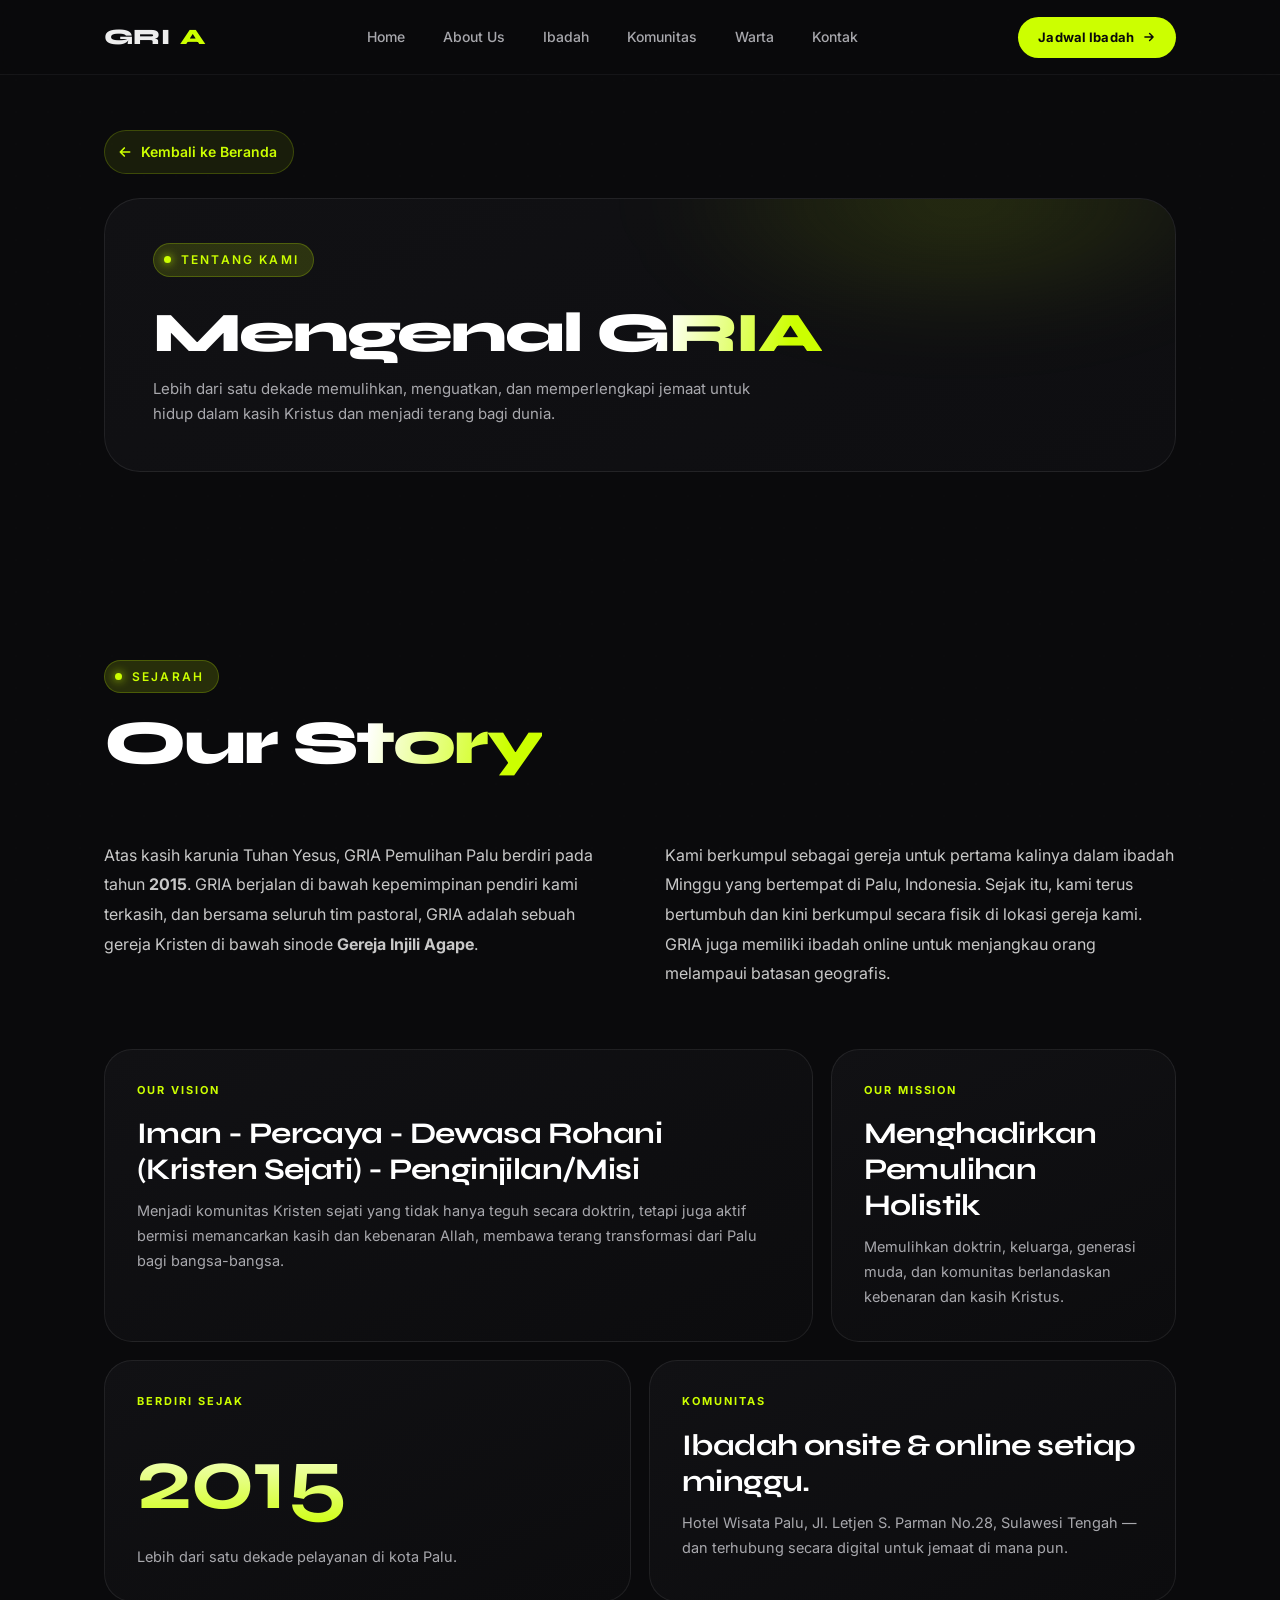
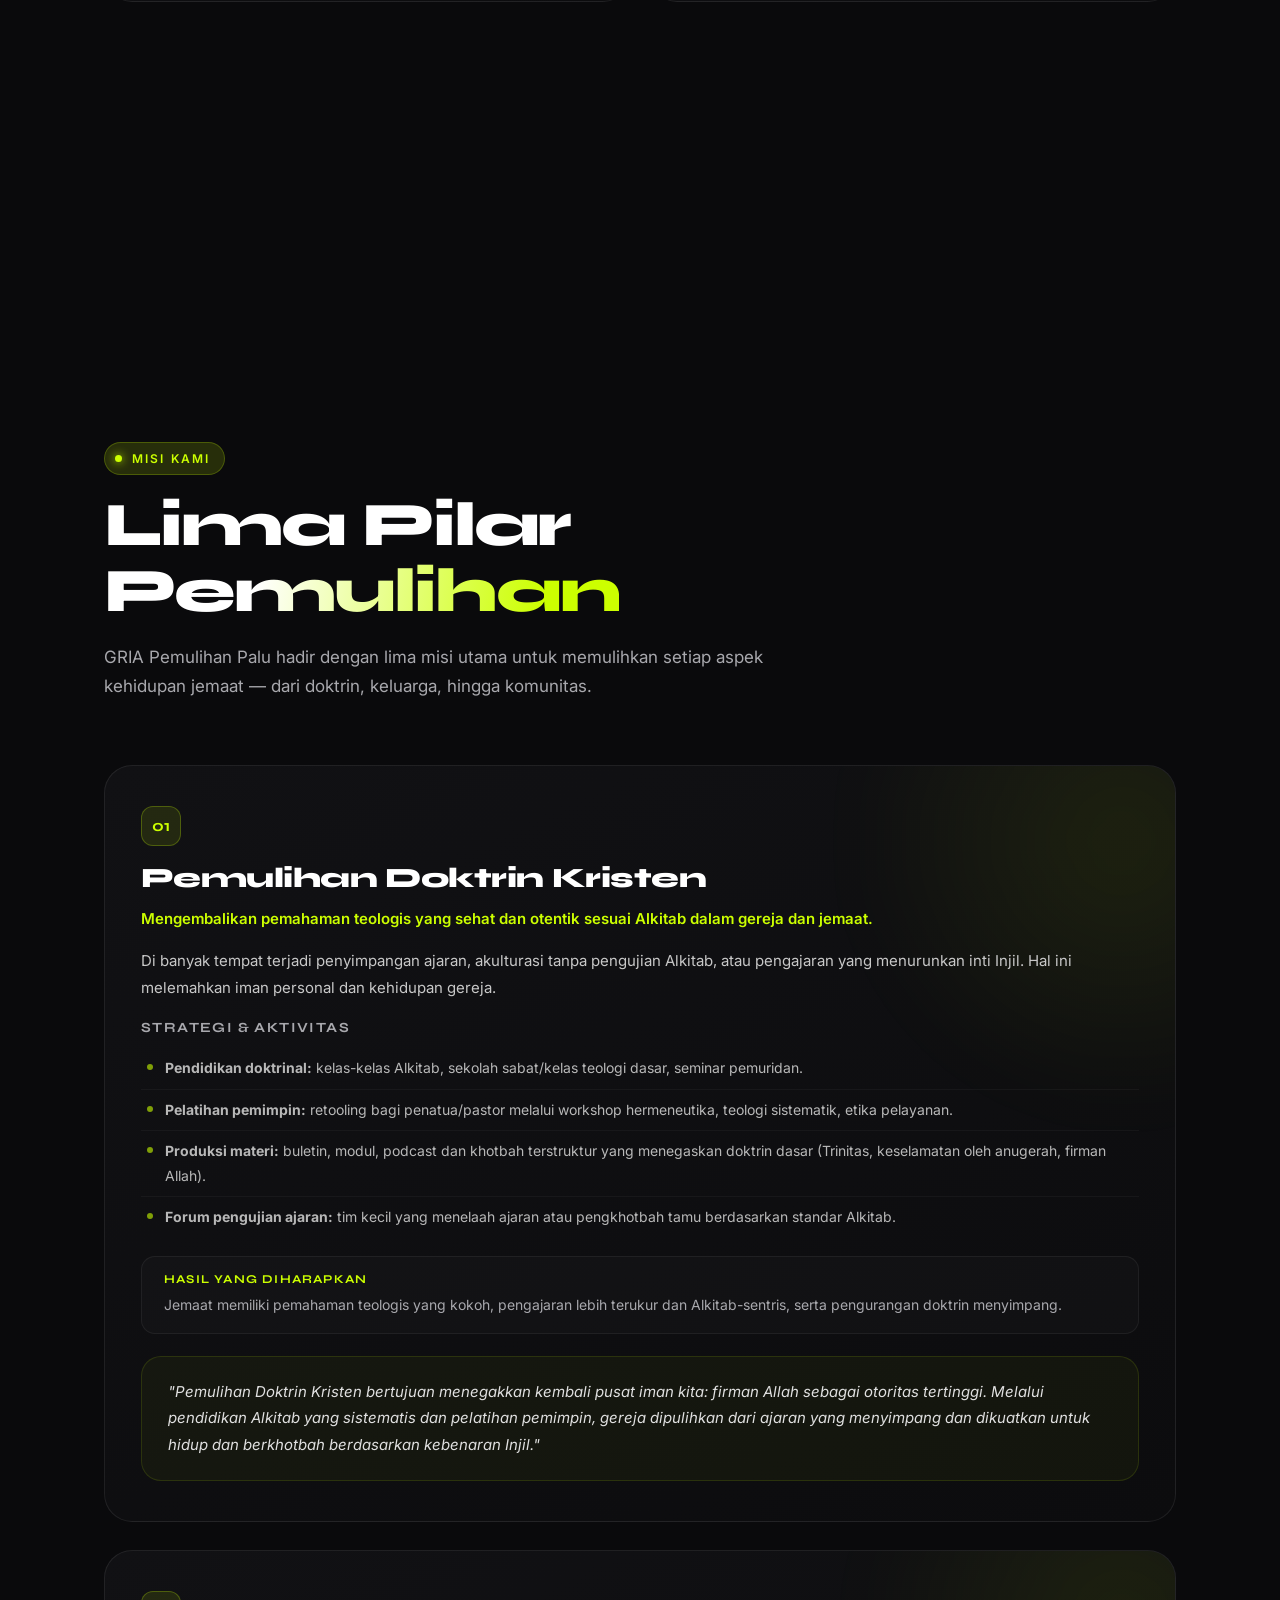
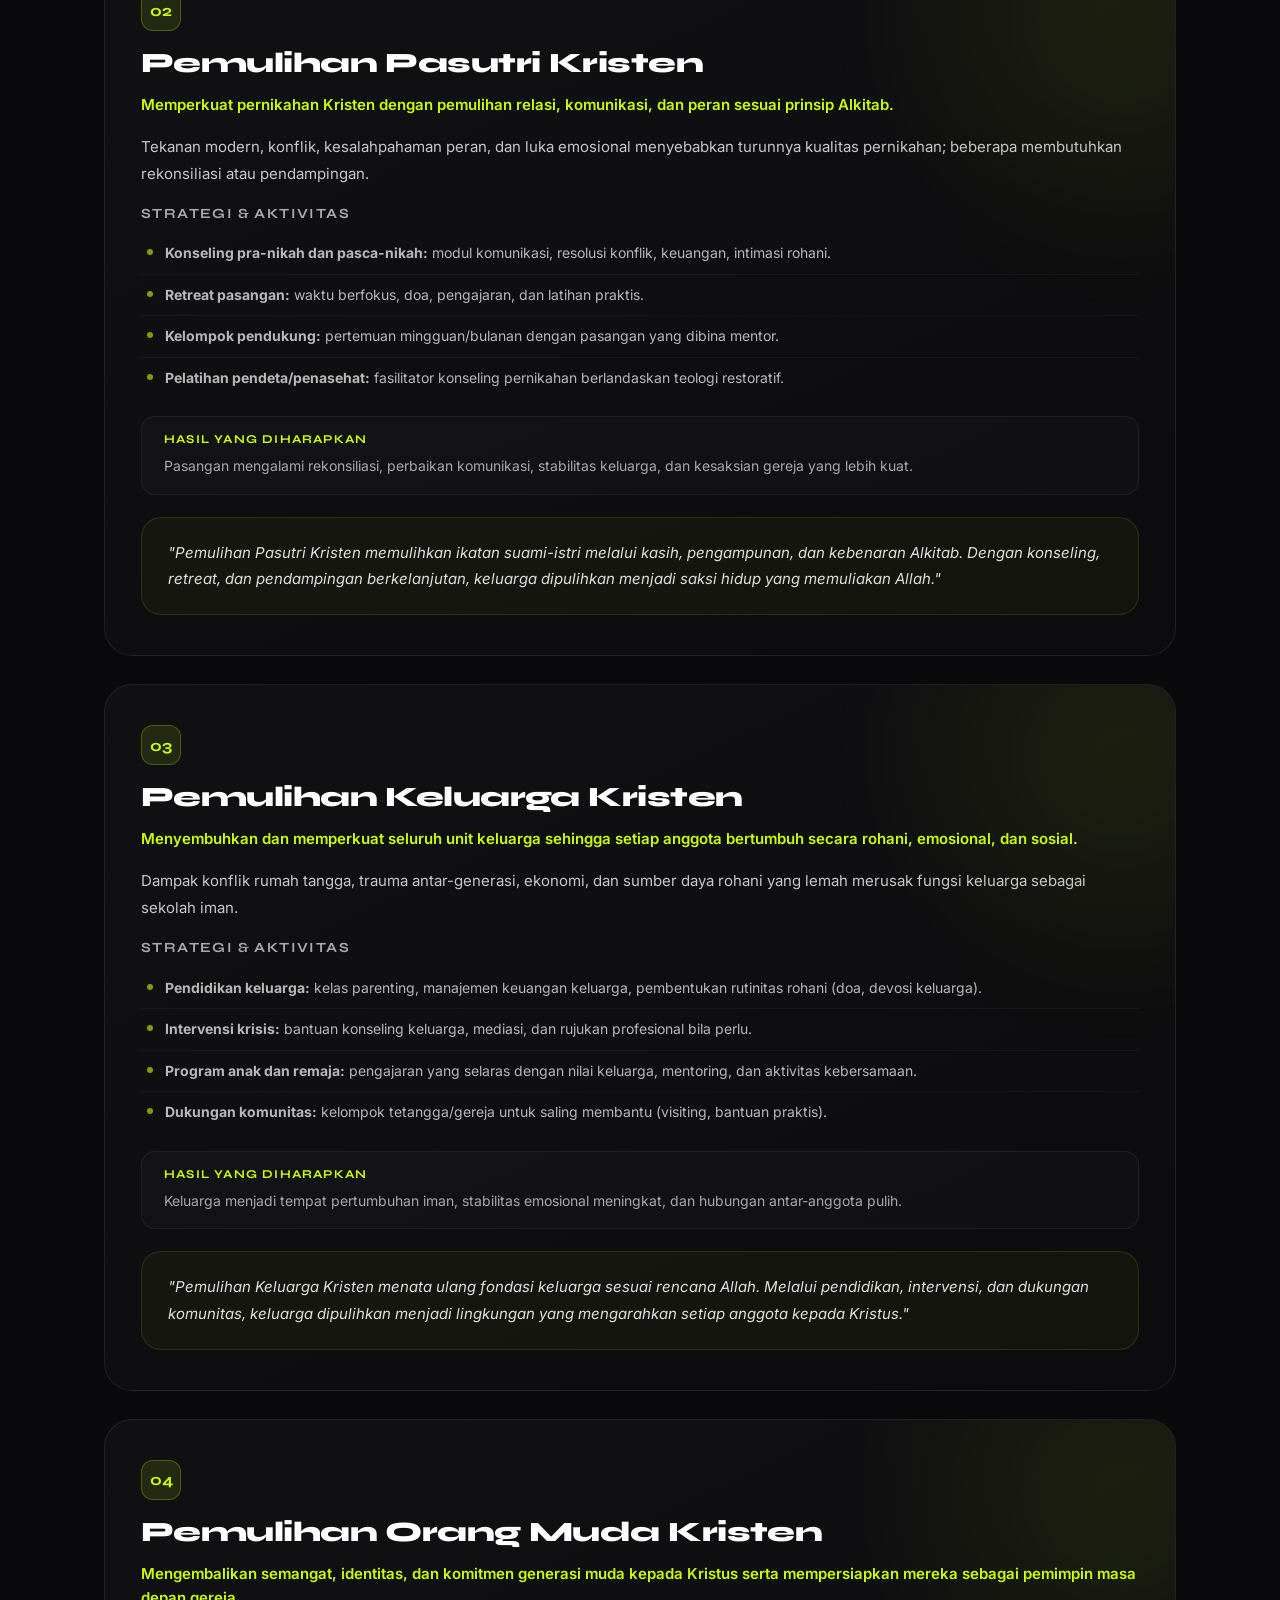
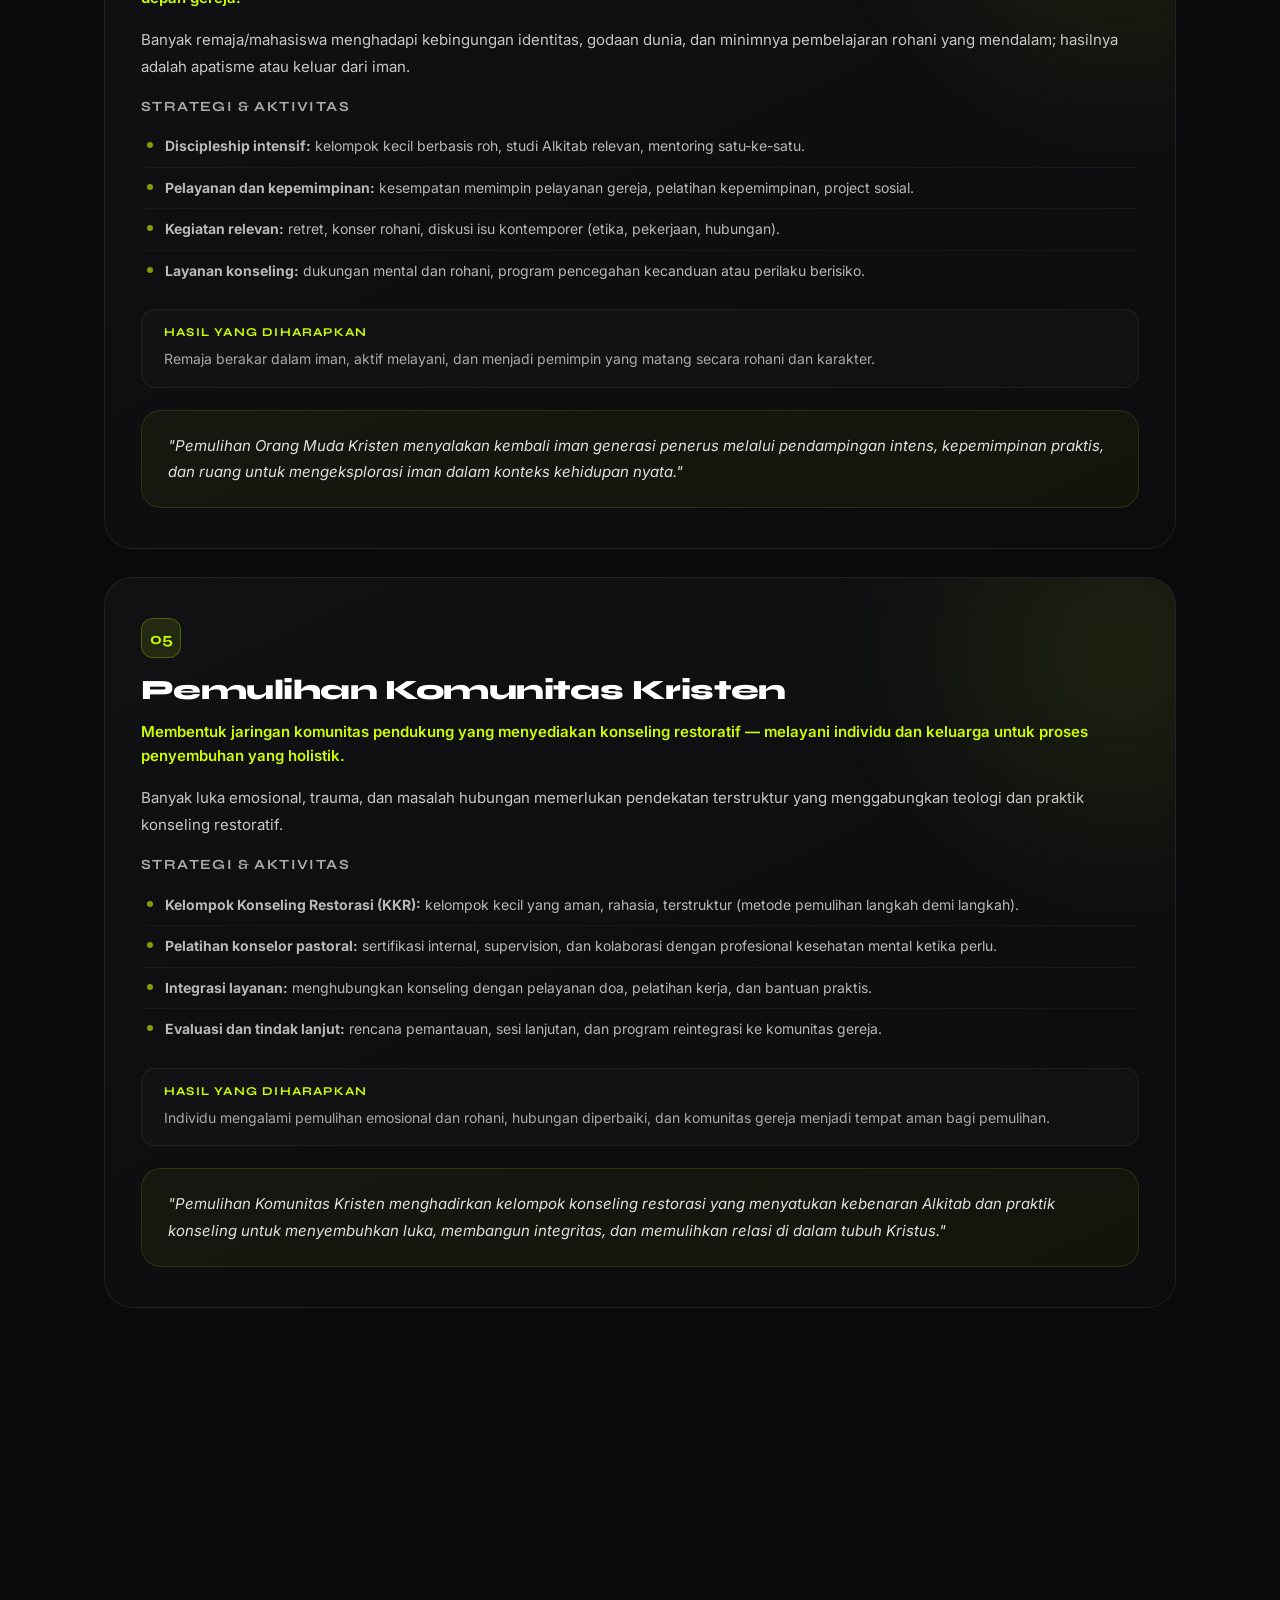
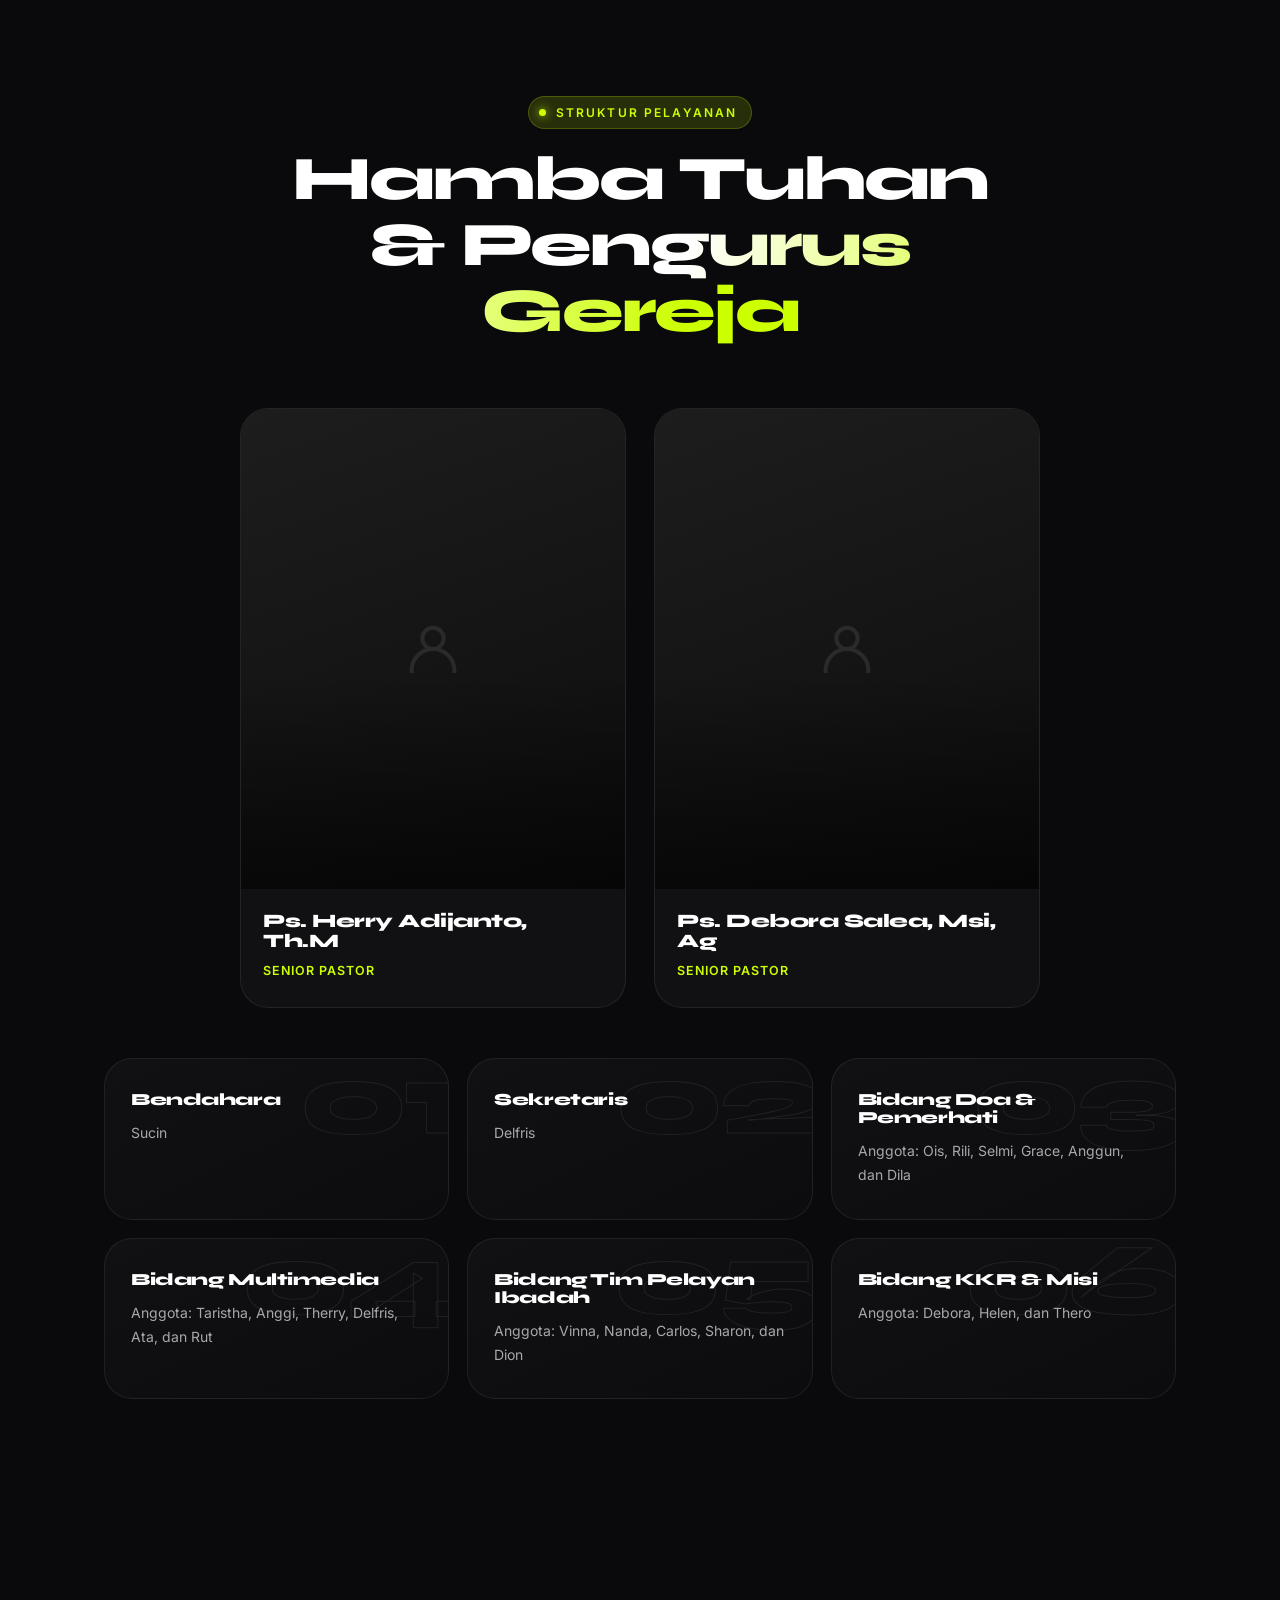
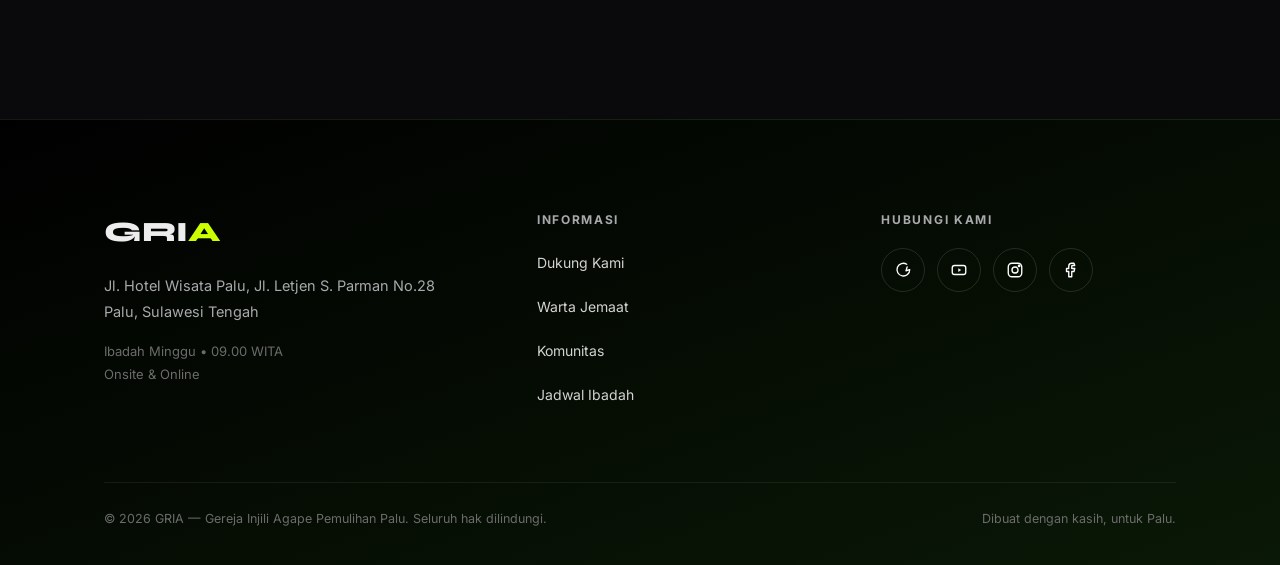
==== commit 88d81013: "Update teks about us" ====
--- a/about-us.html
+++ b/about-us.html
@@ -277,13 +277,13 @@
     <div class="bento-grid">
       <article class="bento-card bento-vision">
         <span class="b-label">Our Vision</span>
-        <h3 class="b-title"> Iman-Percaya-Dewasa Rohani(Kristen Sejati)-PI/Misi</h3>
-        <p class="b-text">Membawa terang Kristus melintasi batas geografis — dari Palu hingga ujung bumi.</p>
+        <h3 class="b-title"> Iman - Percaya - Dewasa Rohani (Kristen Sejati) - Penginjilan/Misi</h3>
+        <p class="b-text">Menjadi komunitas Kristen sejati yang tidak hanya teguh secara doktrin, tetapi juga aktif bermisi memancarkan kasih dan kebenaran Allah, membawa terang transformasi dari Palu bagi bangsa-bangsa.</p>
       </article>
       <article class="bento-card bento-mission">
         <span class="b-label">Our Mission</span>
-        <h3 class="b-title">Membangun generasi bintang.</h3>
-        <p class="b-text">Berkenan kepada Allah, dihormati manusia.</p>
+        <h3 class="b-title">Menghadirkan Pemulihan Holistik</h3>
+        <p class="b-text">Memulihkan doktrin, keluarga, generasi muda, dan komunitas berlandaskan kebenaran dan kasih Kristus.</p>
       </article>
       <article class="bento-card bento-since">
         <span class="b-label">Berdiri Sejak</span>
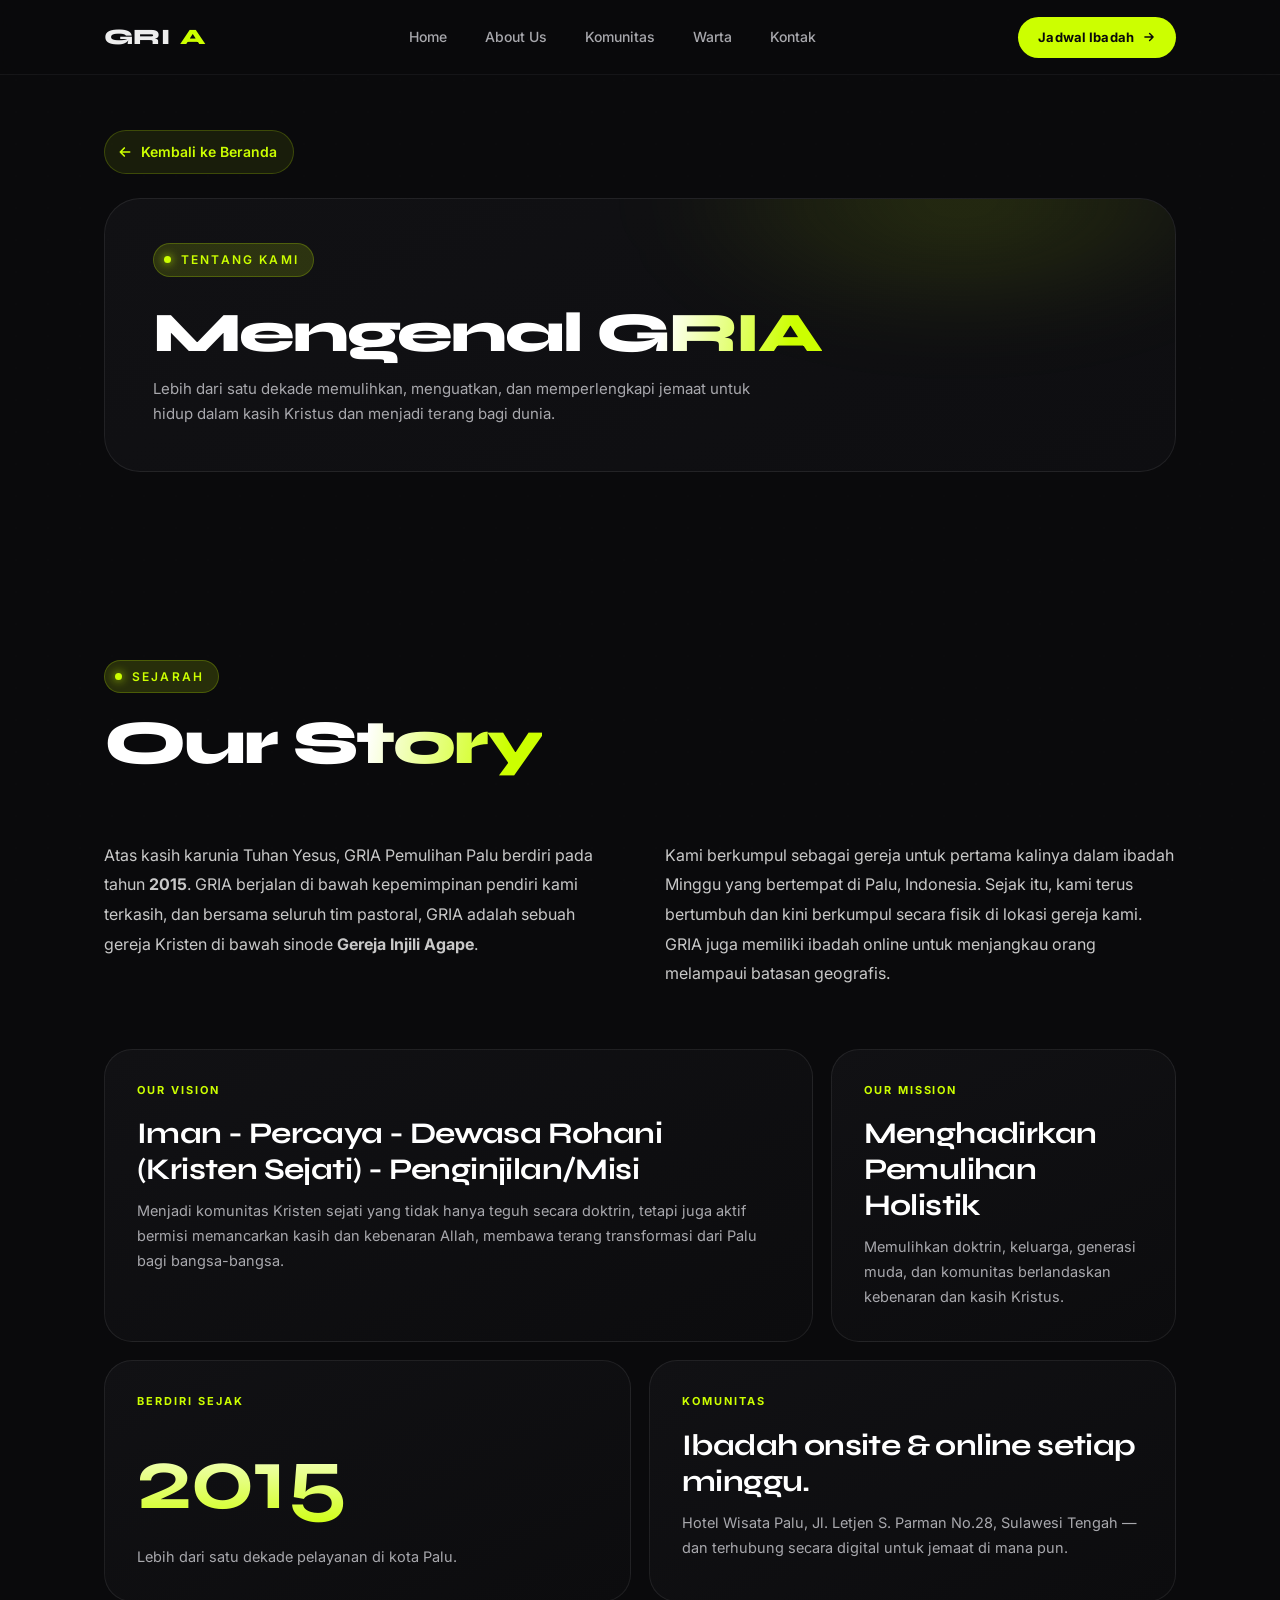
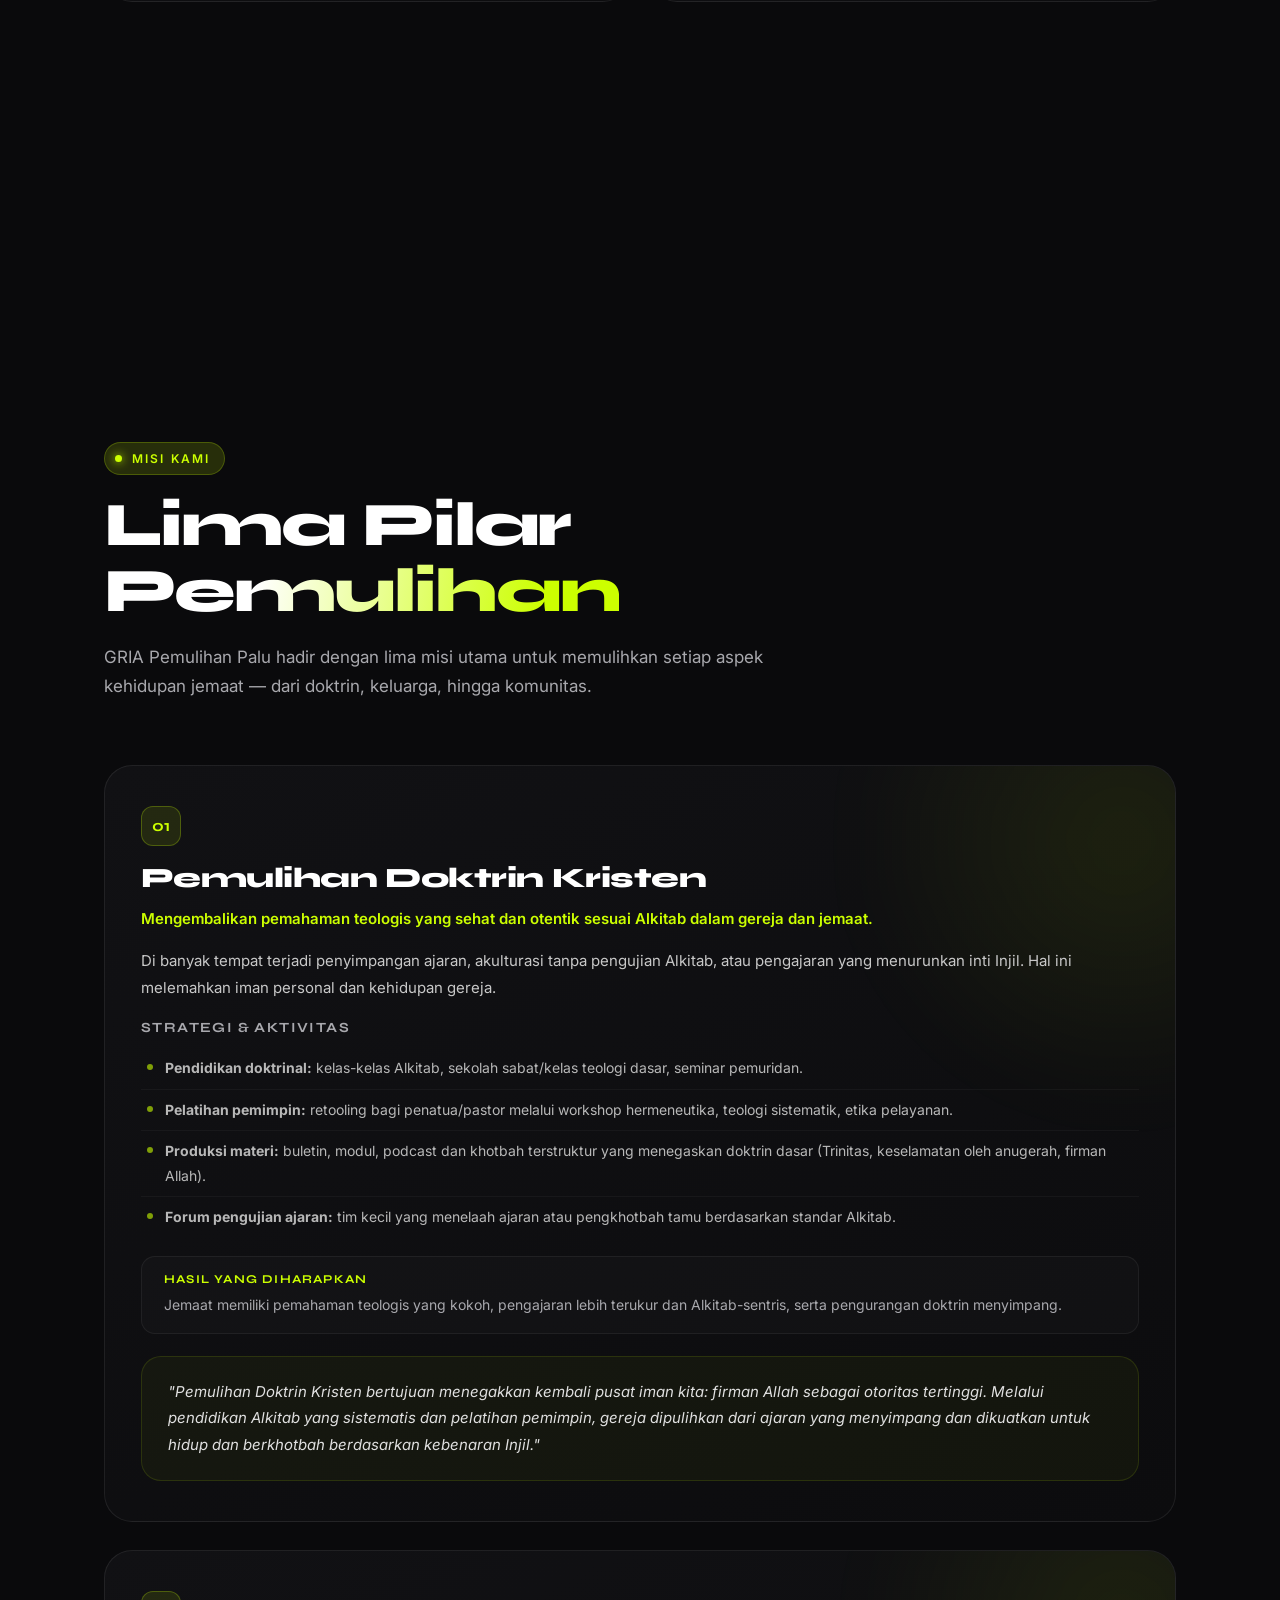
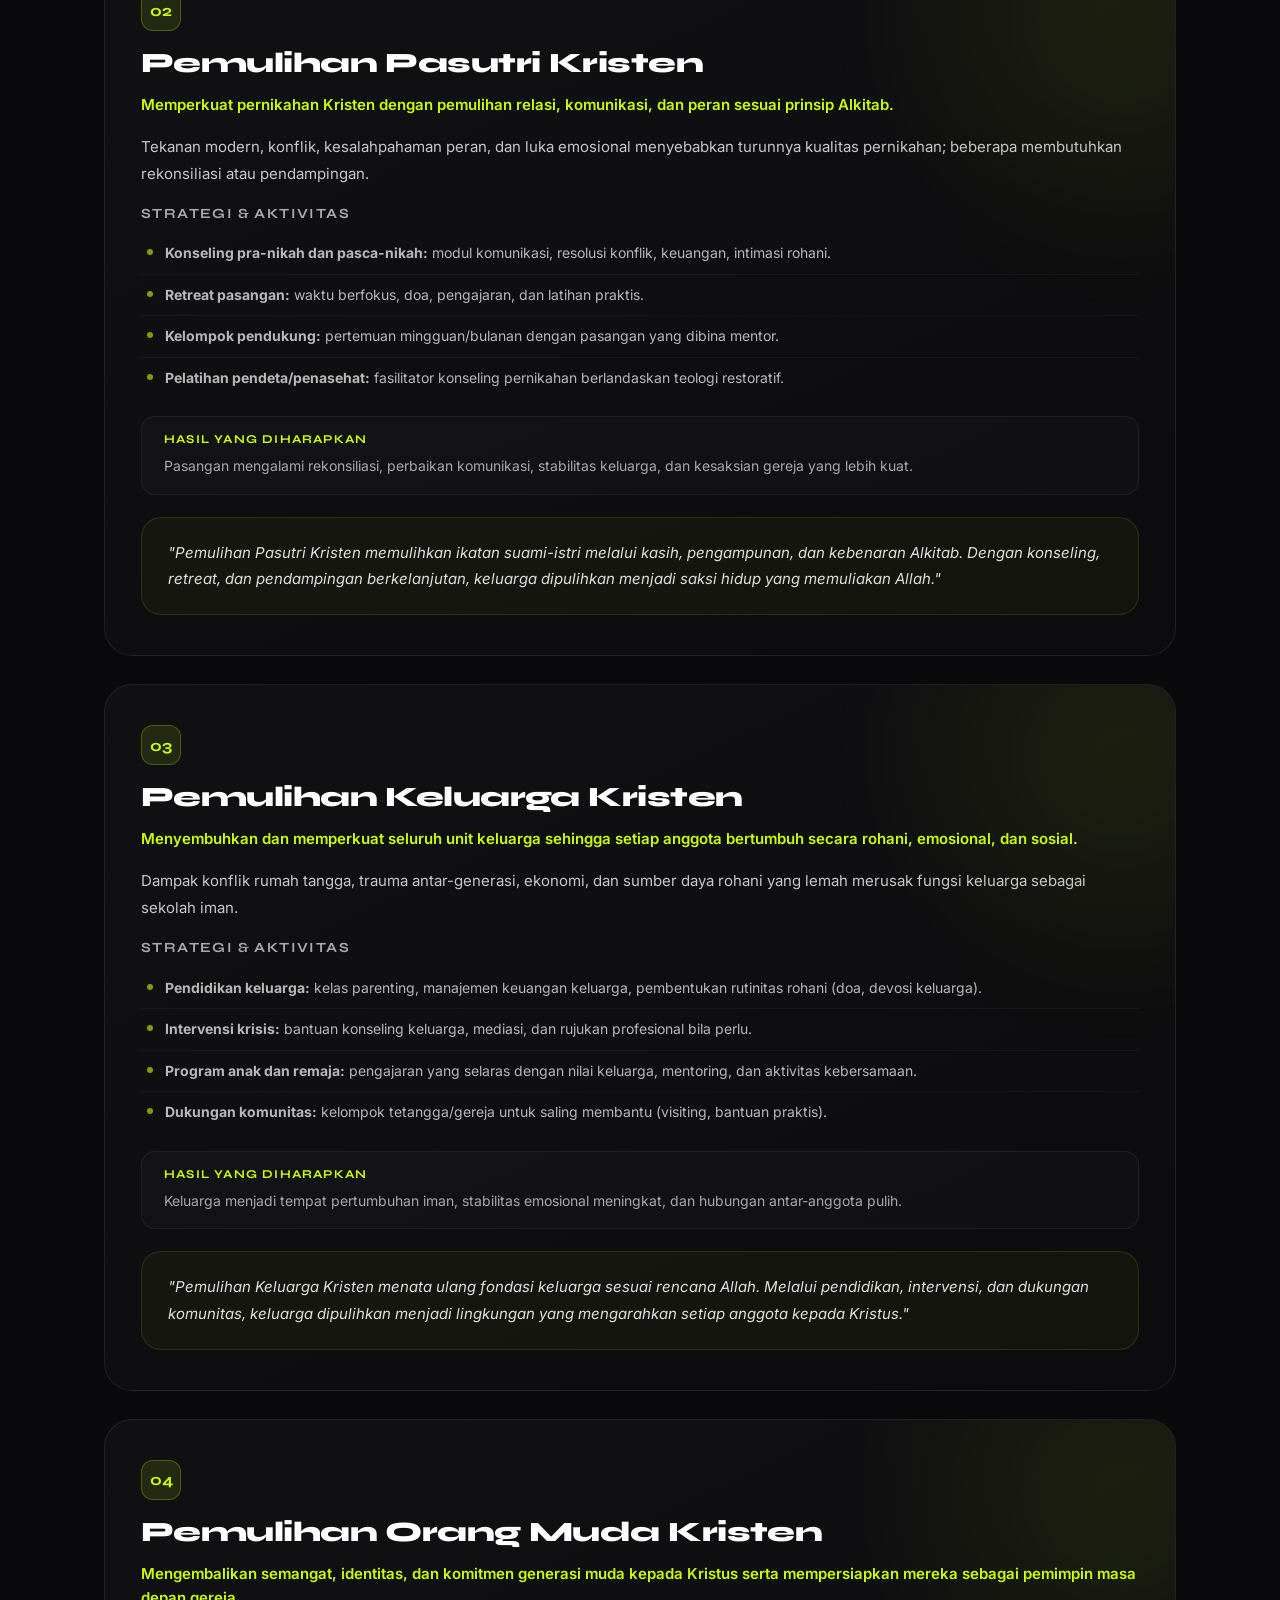
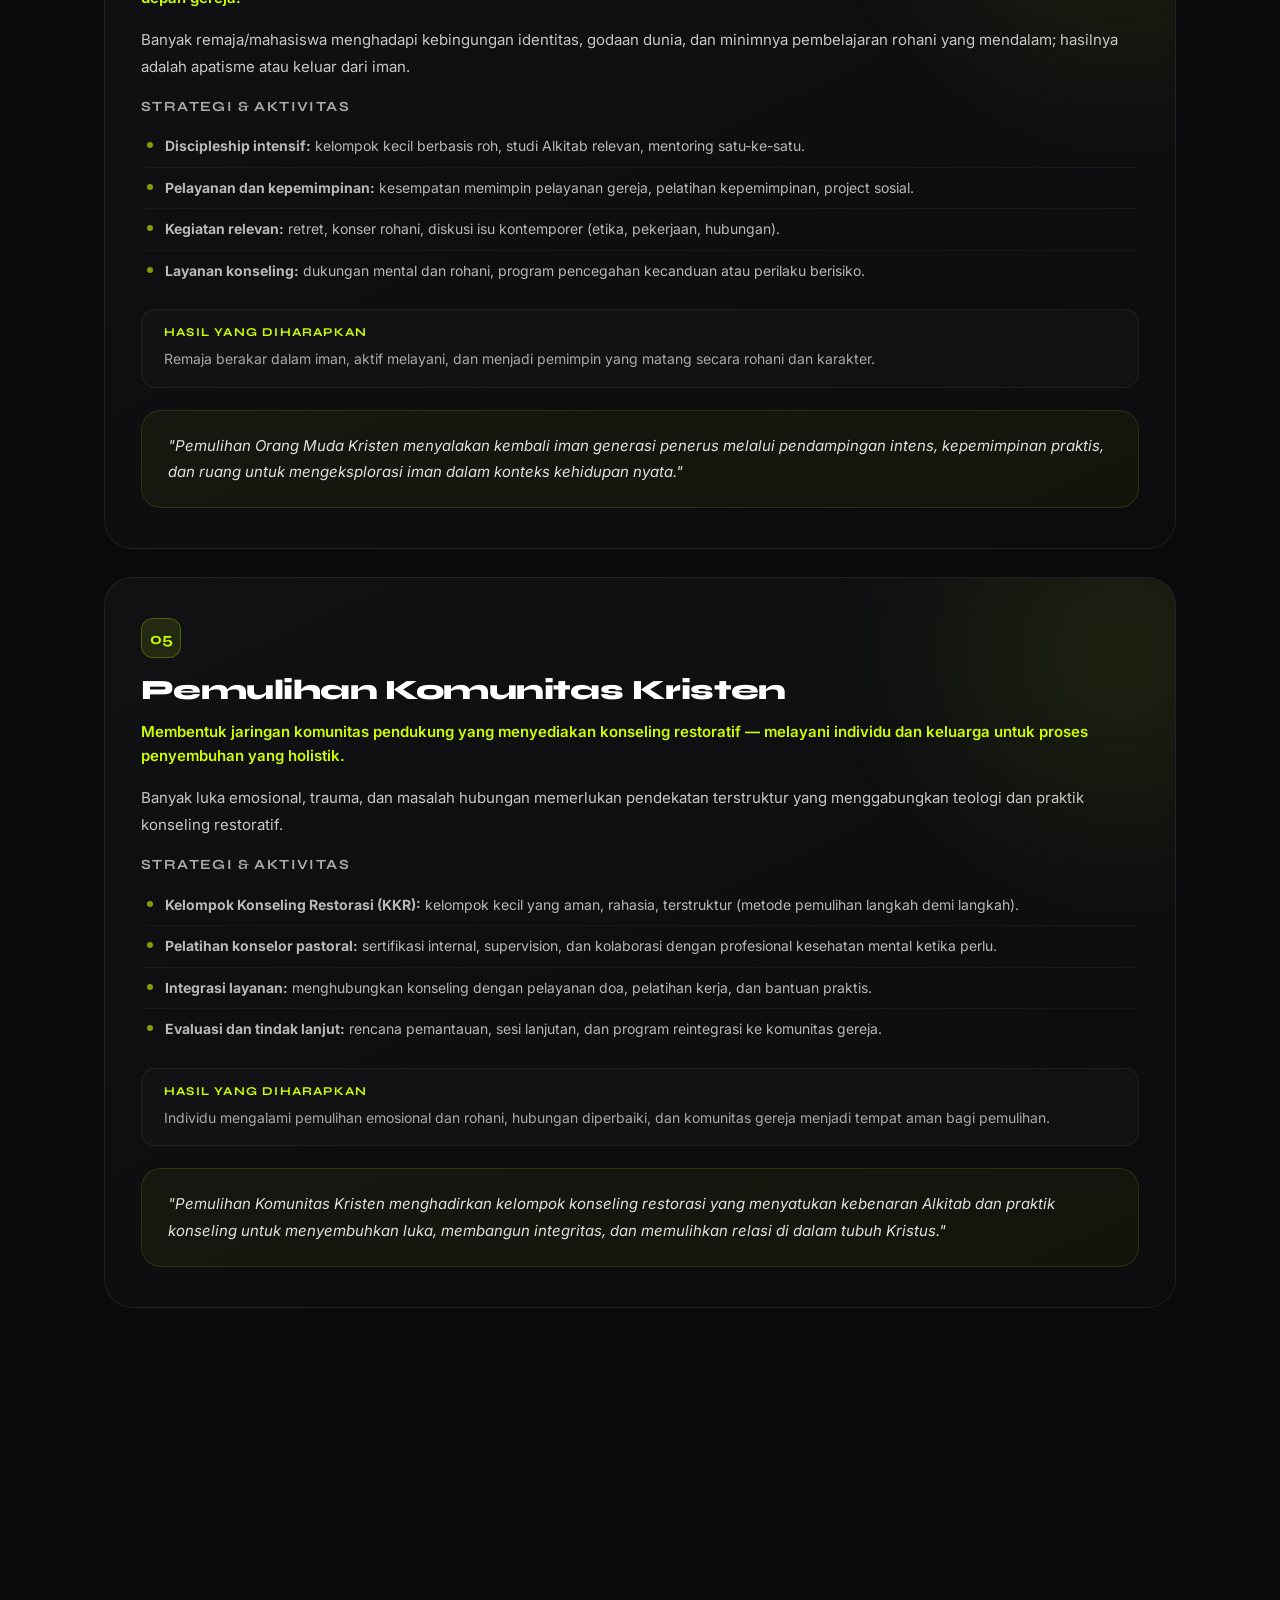
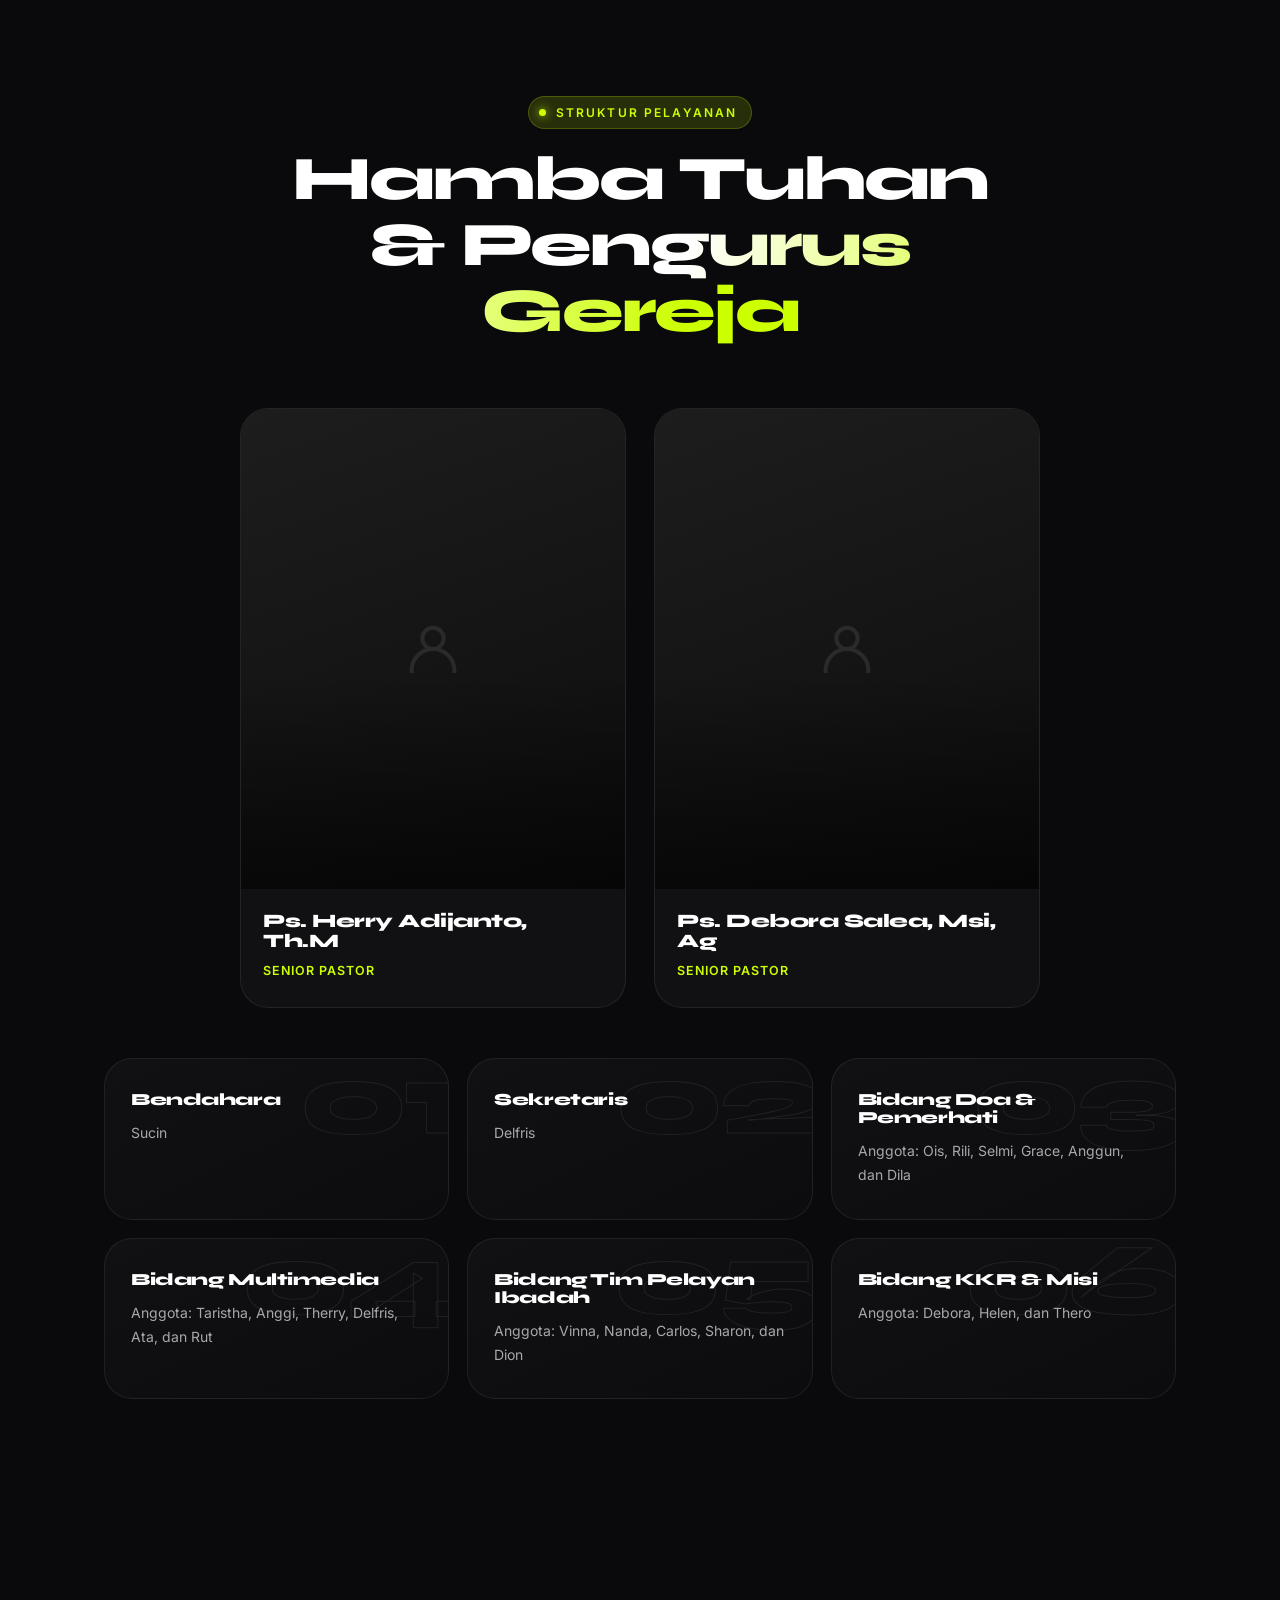
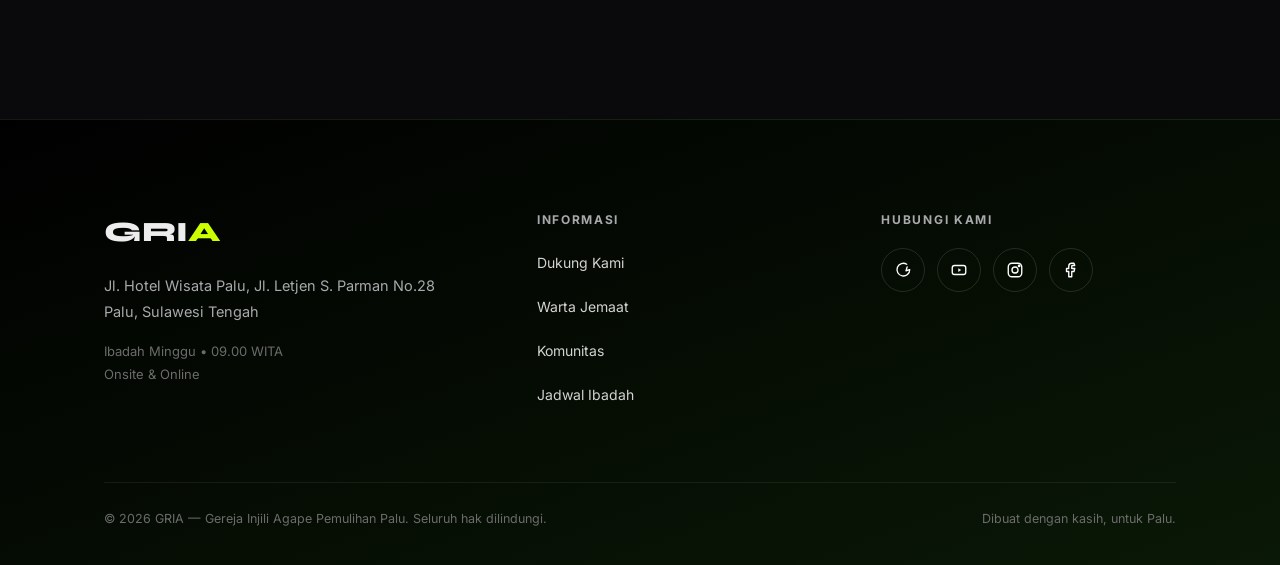
==== commit 94746f1d: "Hapus menu Ibadah dari navbar, integrasikan info ibadah dengan Google Sheets - Hapus link "Ibadah" d" ====
--- a/about-us.html
+++ b/about-us.html
@@ -235,7 +235,6 @@
     <ul class="nav-links" id="navLinks">
       <li><a href="index.html#home">Home</a></li>
       <li><a href="about-us.html">About Us</a></li>
-      <li><a href="index.html#worship">Ibadah</a></li>
       <li><a href="komunitas.html">Komunitas</a></li>
       <li><a href="warta.html">Warta</a></li>
       <li><a href="index.html#kontak">Kontak</a></li>
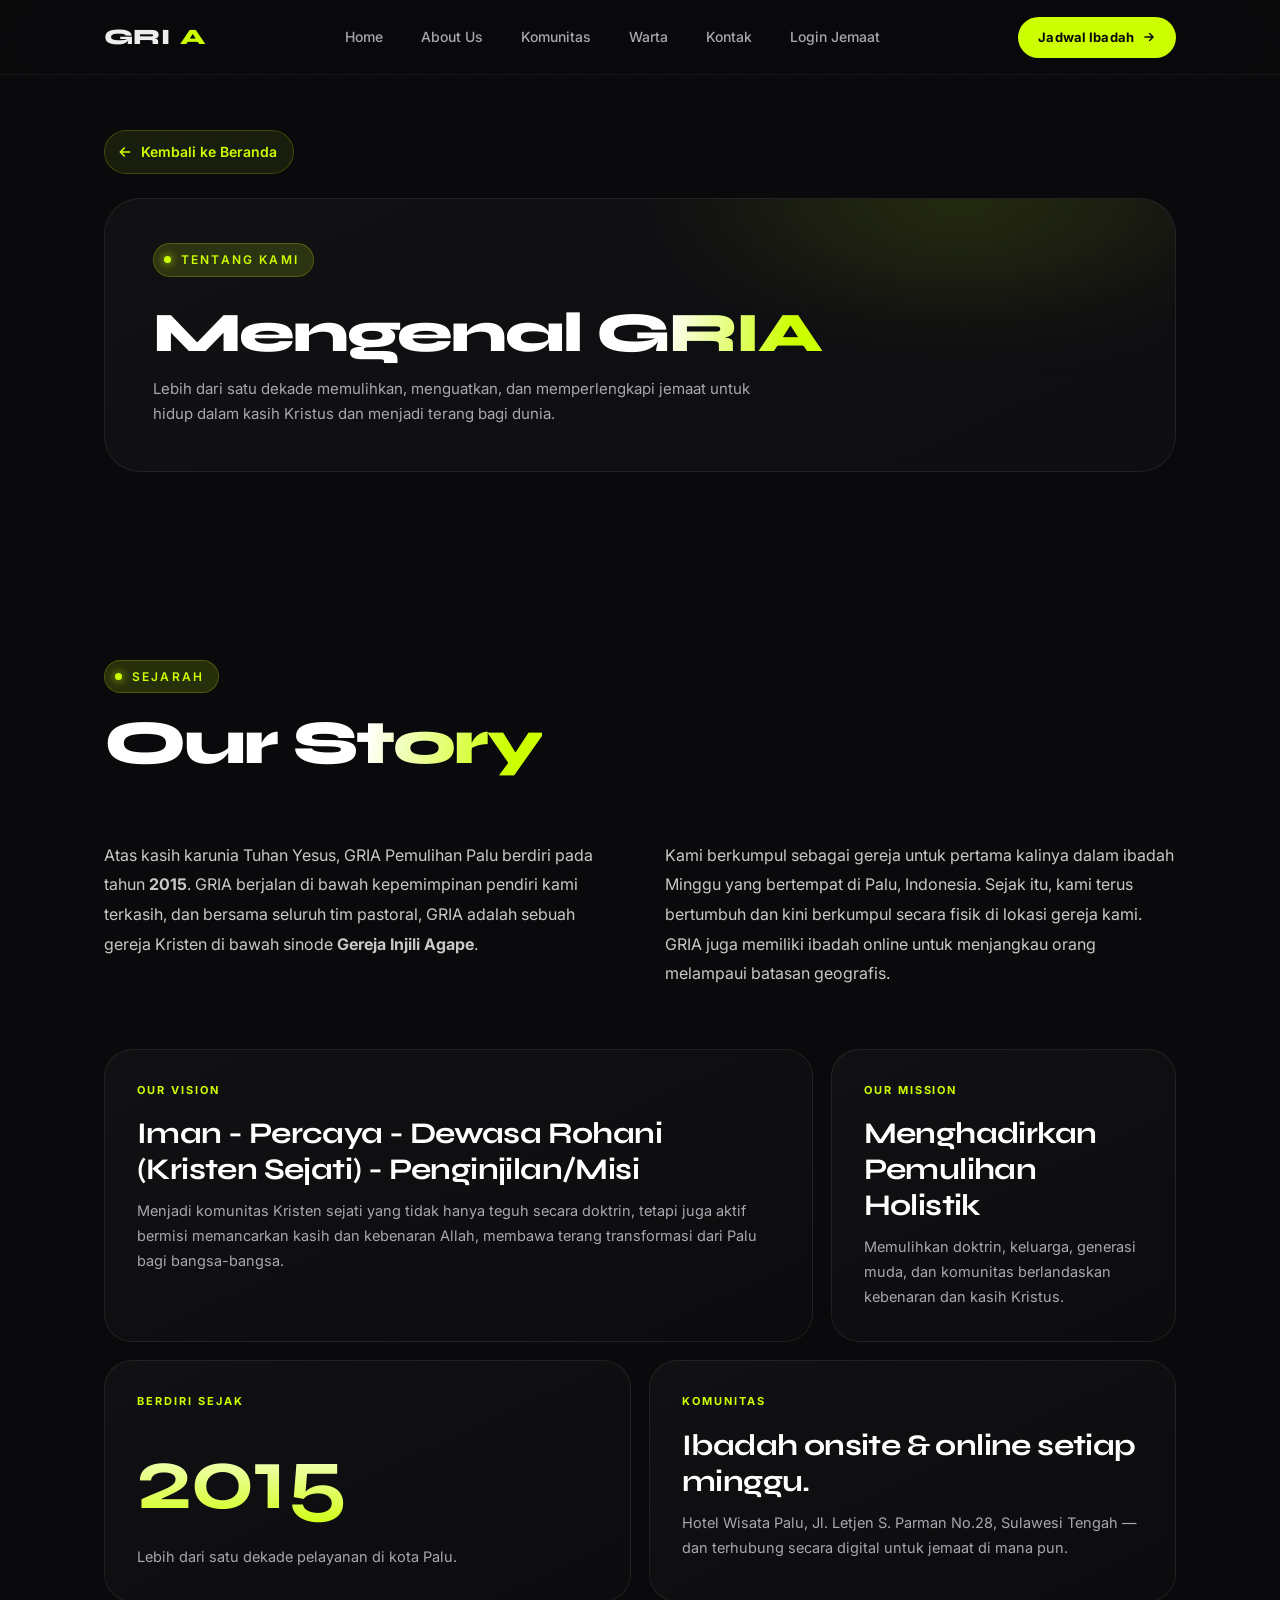
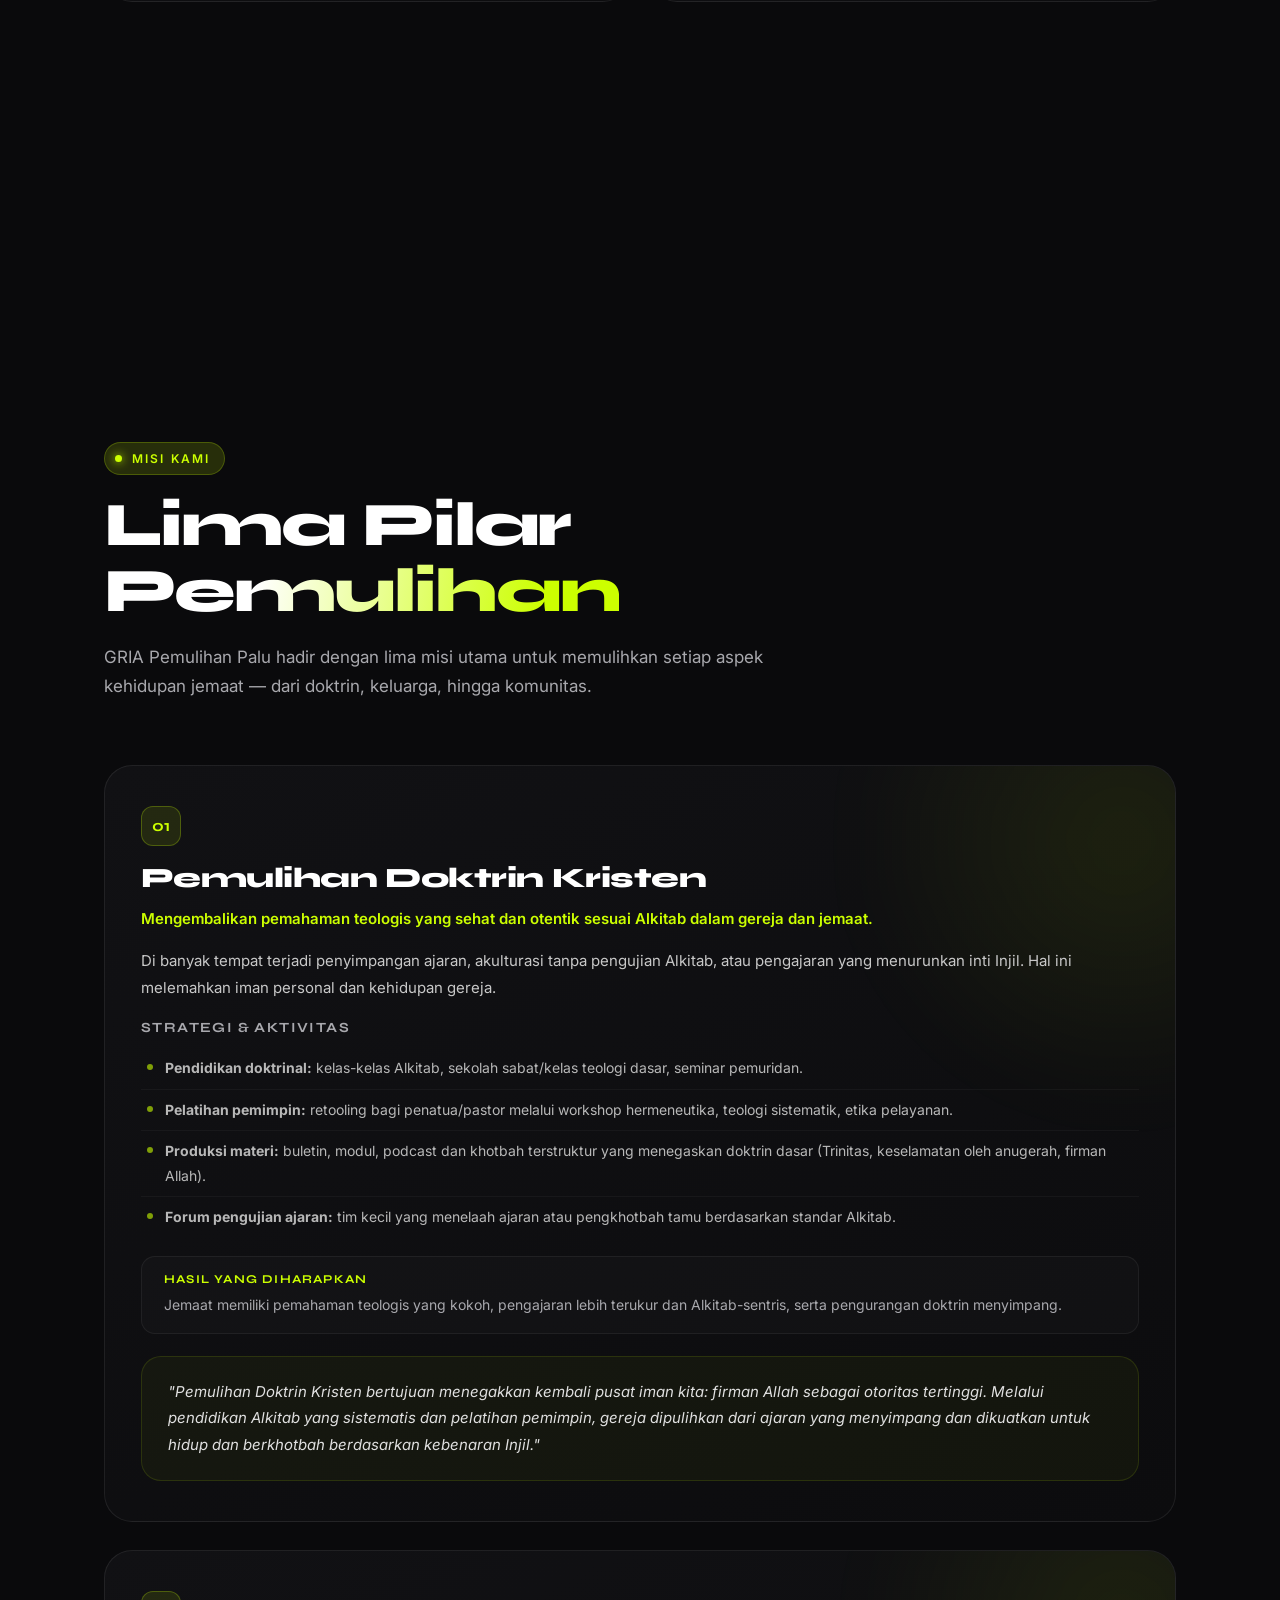
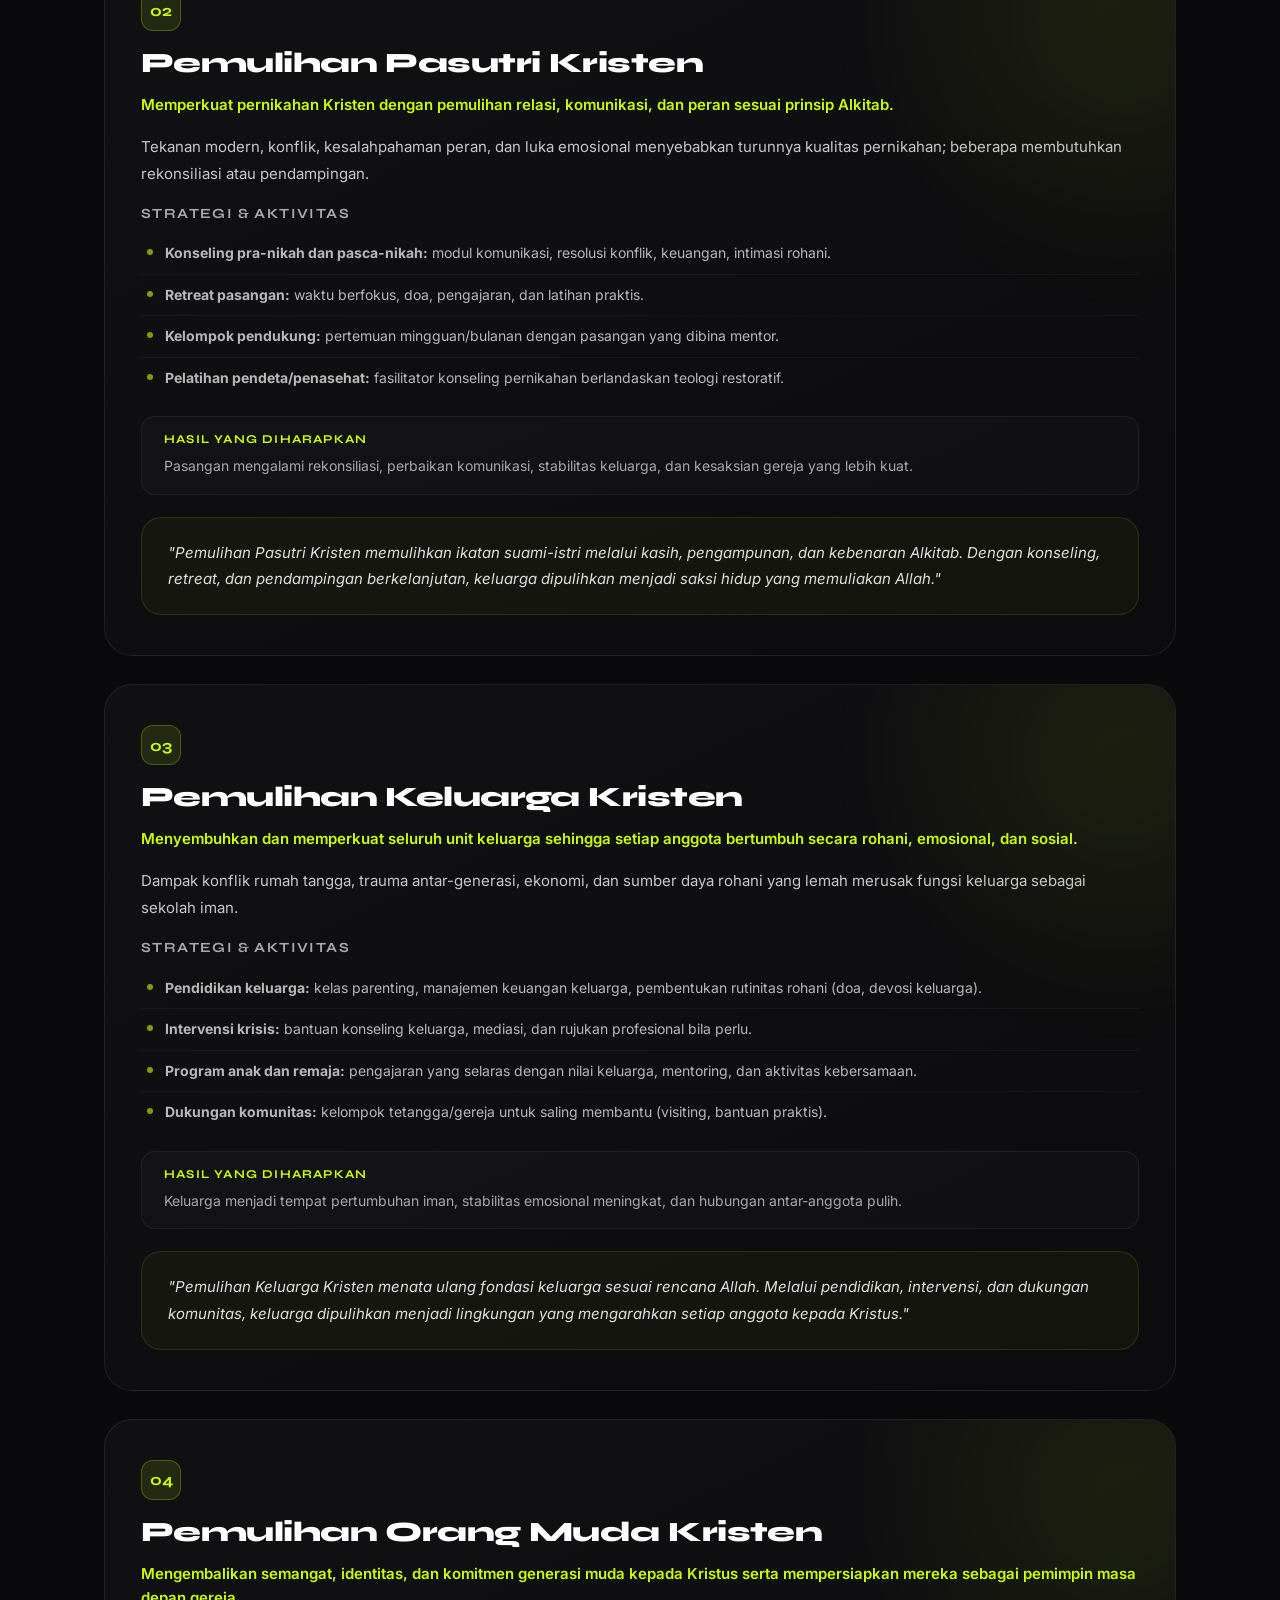
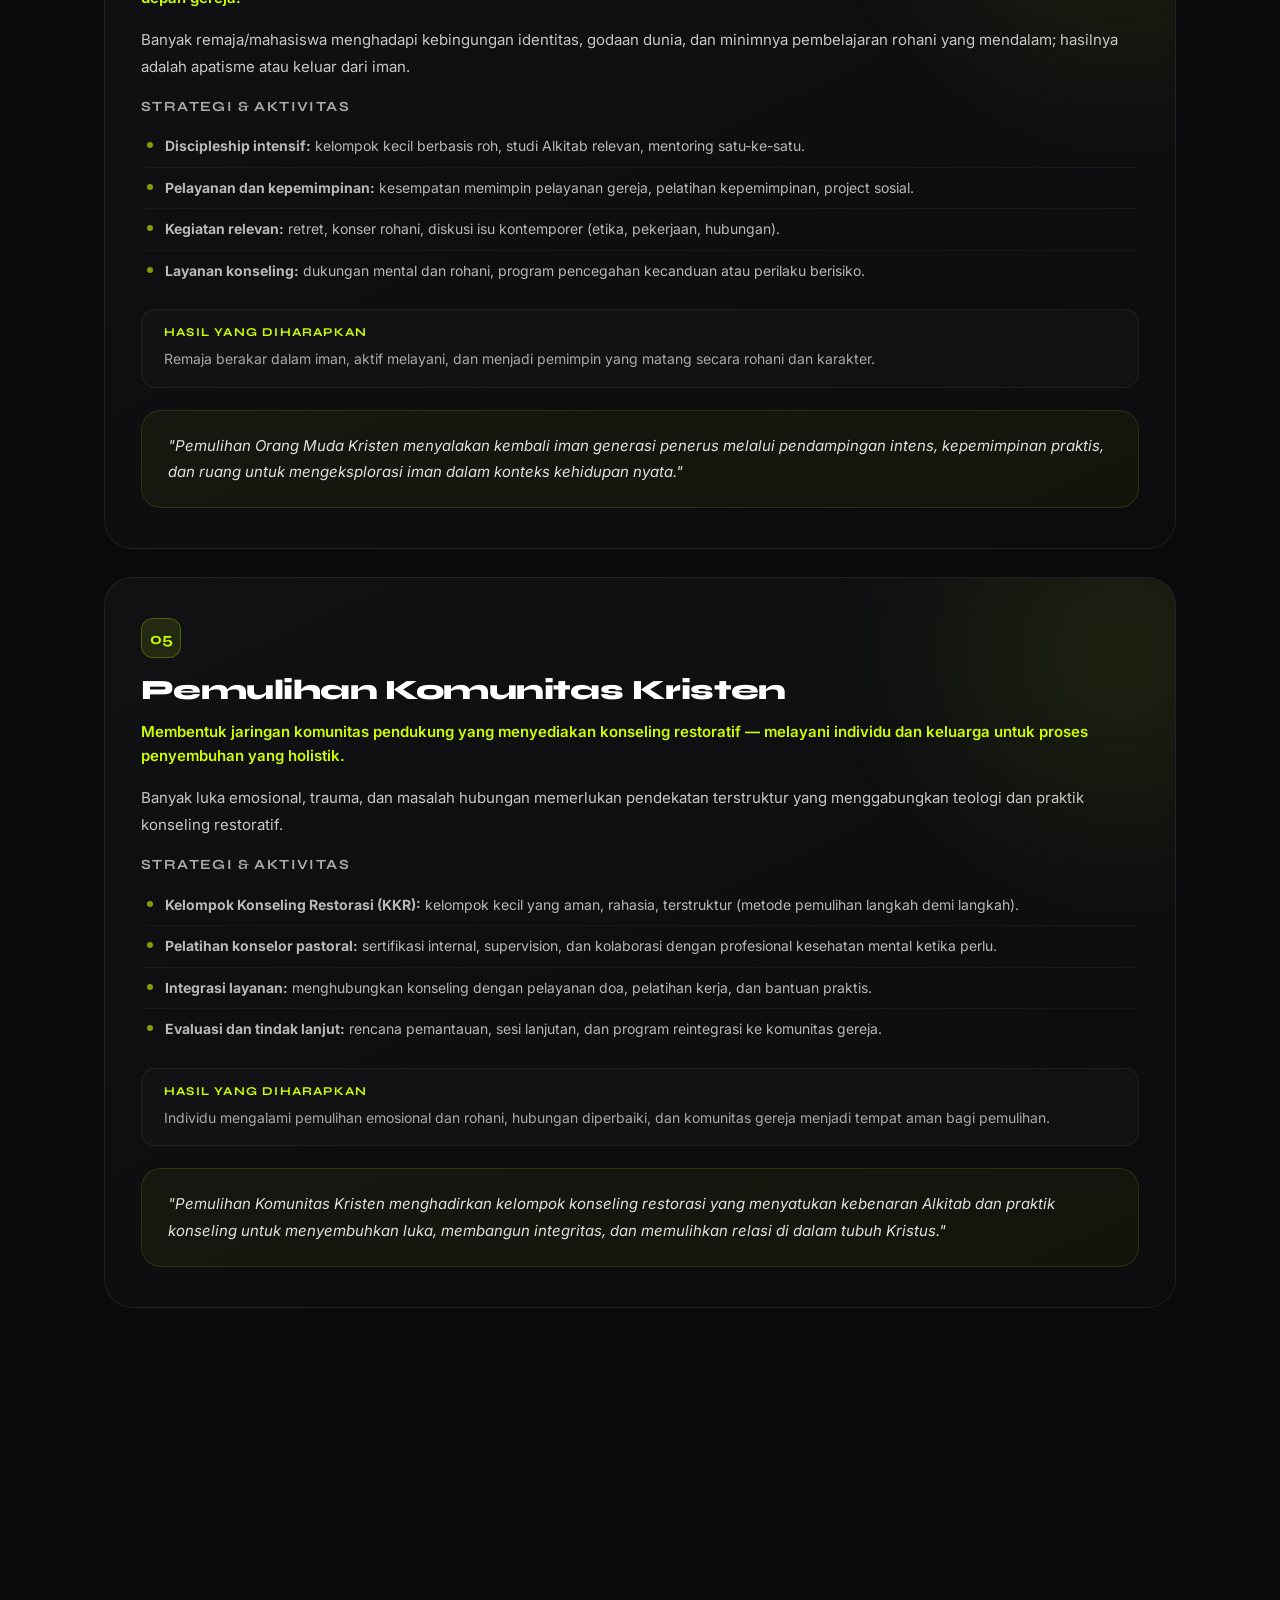
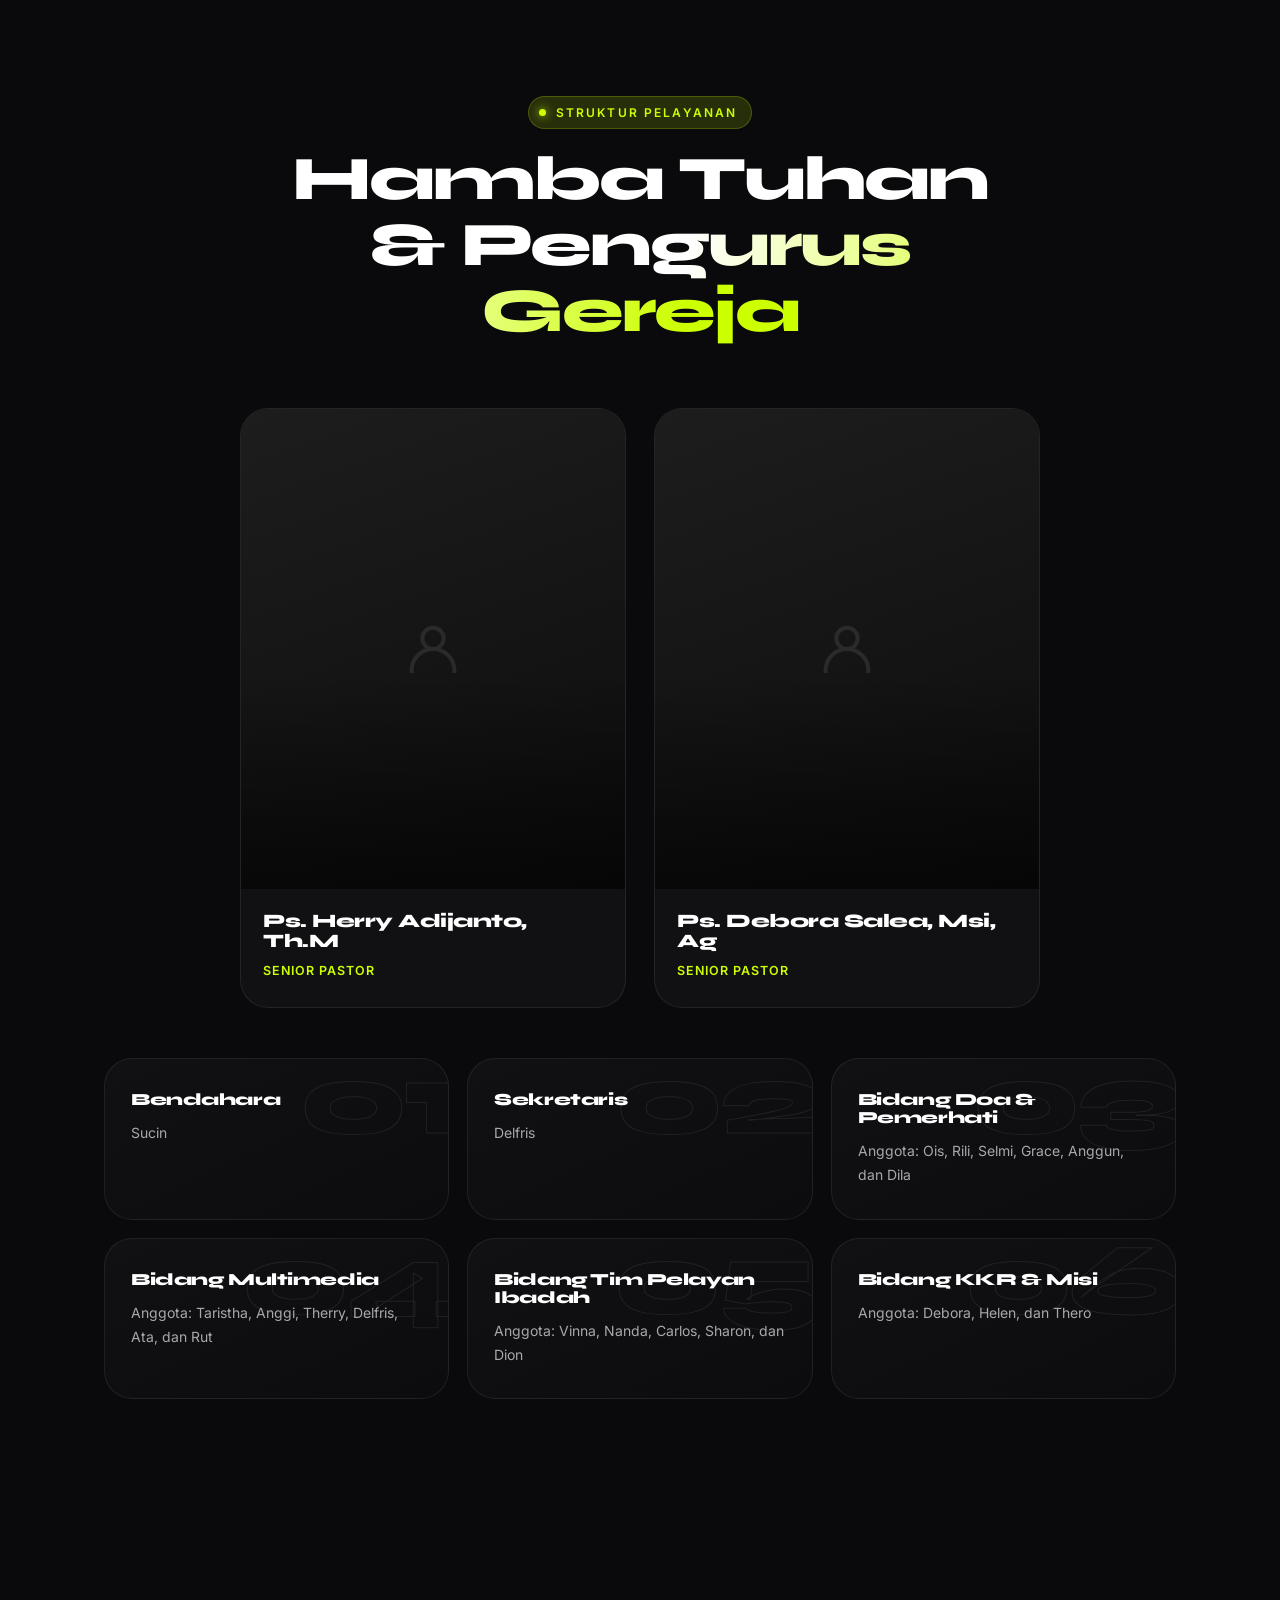
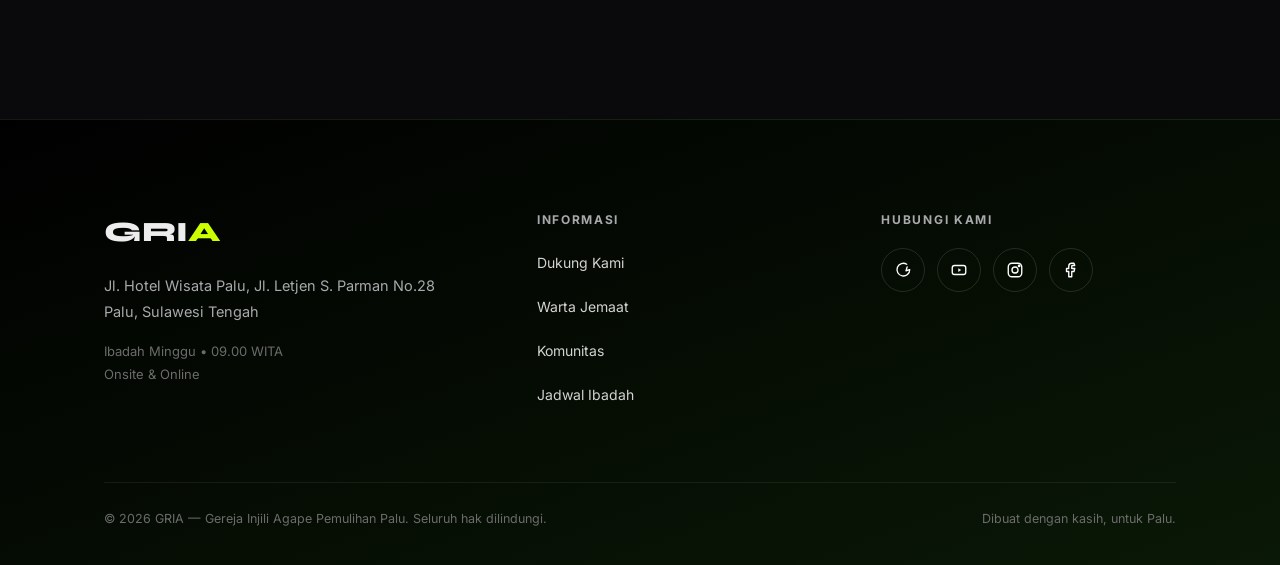
==== commit fdda673d: "Tambah fitur login jemaat + tracker baca Alkitab tahunan - Halaman login.html dengan magic link (pas" ====
--- a/about-us.html
+++ b/about-us.html
@@ -238,6 +238,7 @@
       <li><a href="komunitas.html">Komunitas</a></li>
       <li><a href="warta.html">Warta</a></li>
       <li><a href="index.html#kontak">Kontak</a></li>
+      <li><a href="login.html">Login Jemaat</a></li>
     </ul>
     <a href="index.html#worship" class="nav-cta">
       Jadwal Ibadah
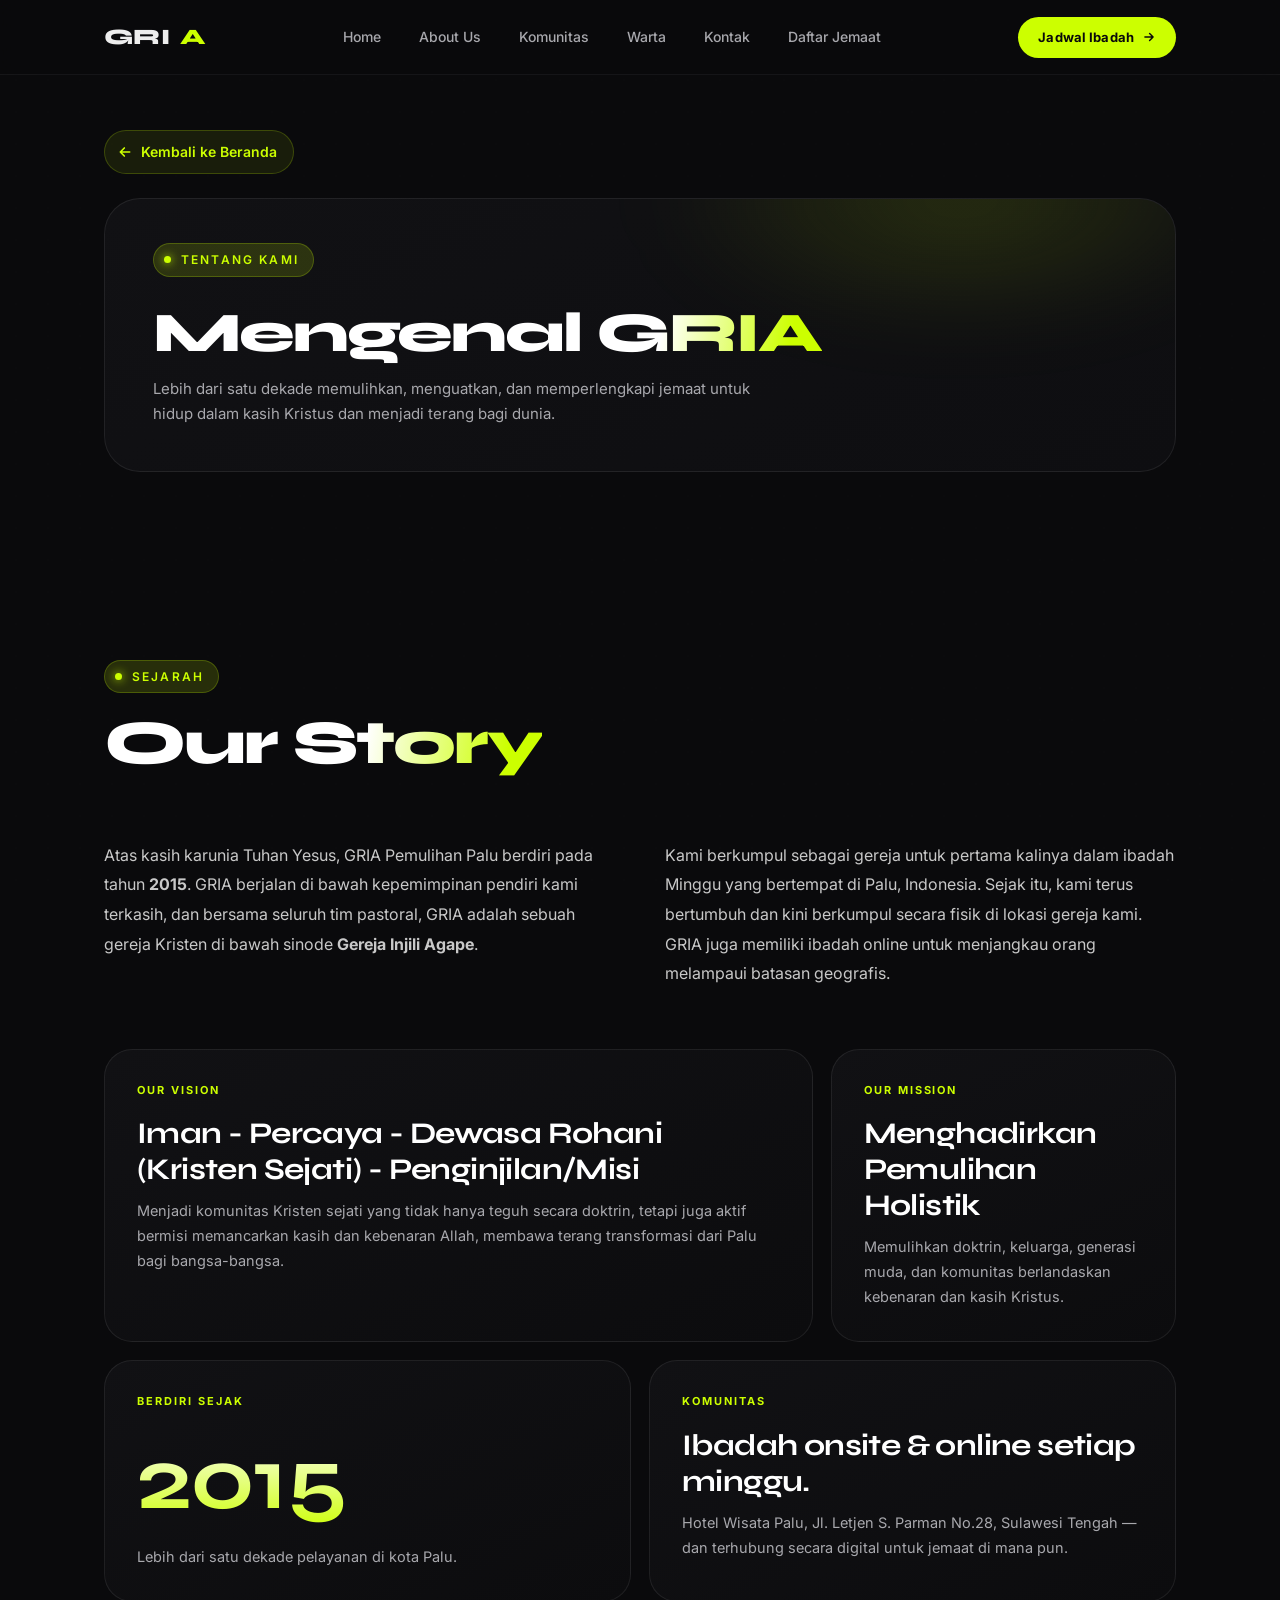
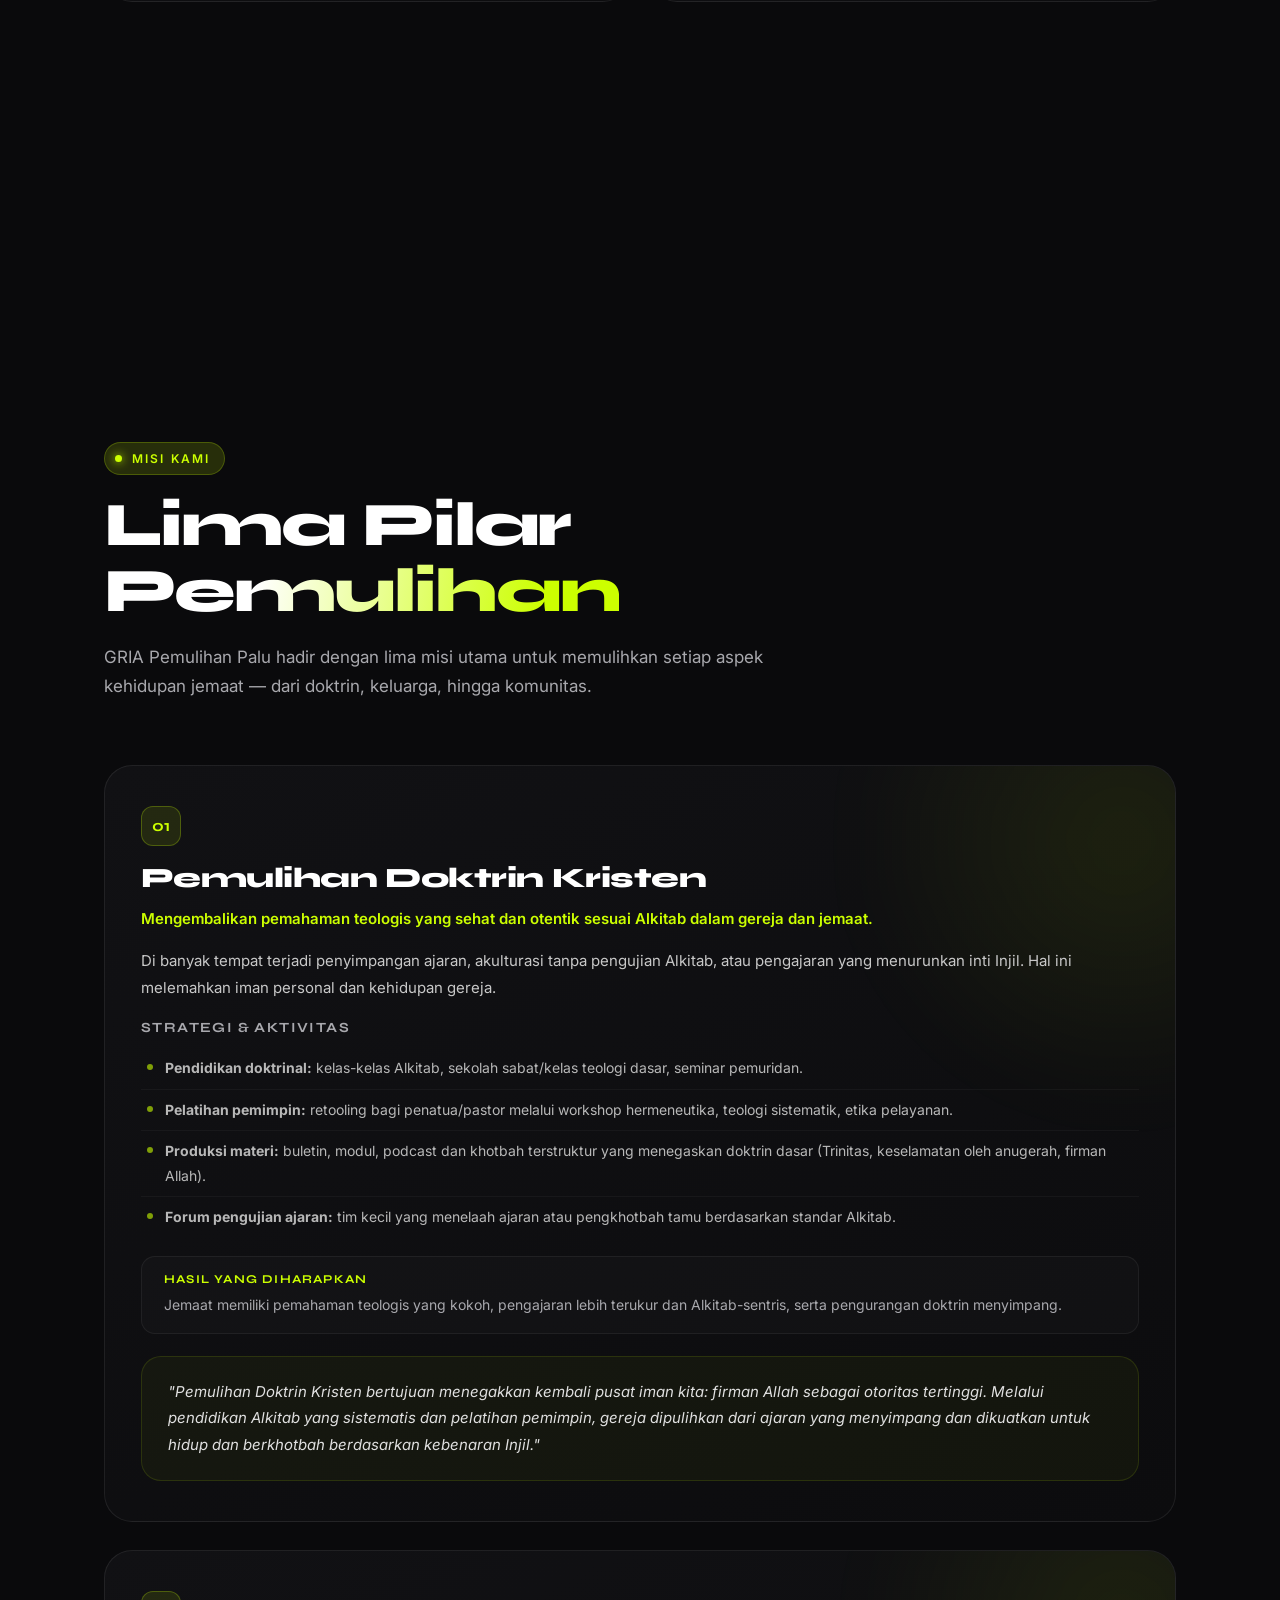
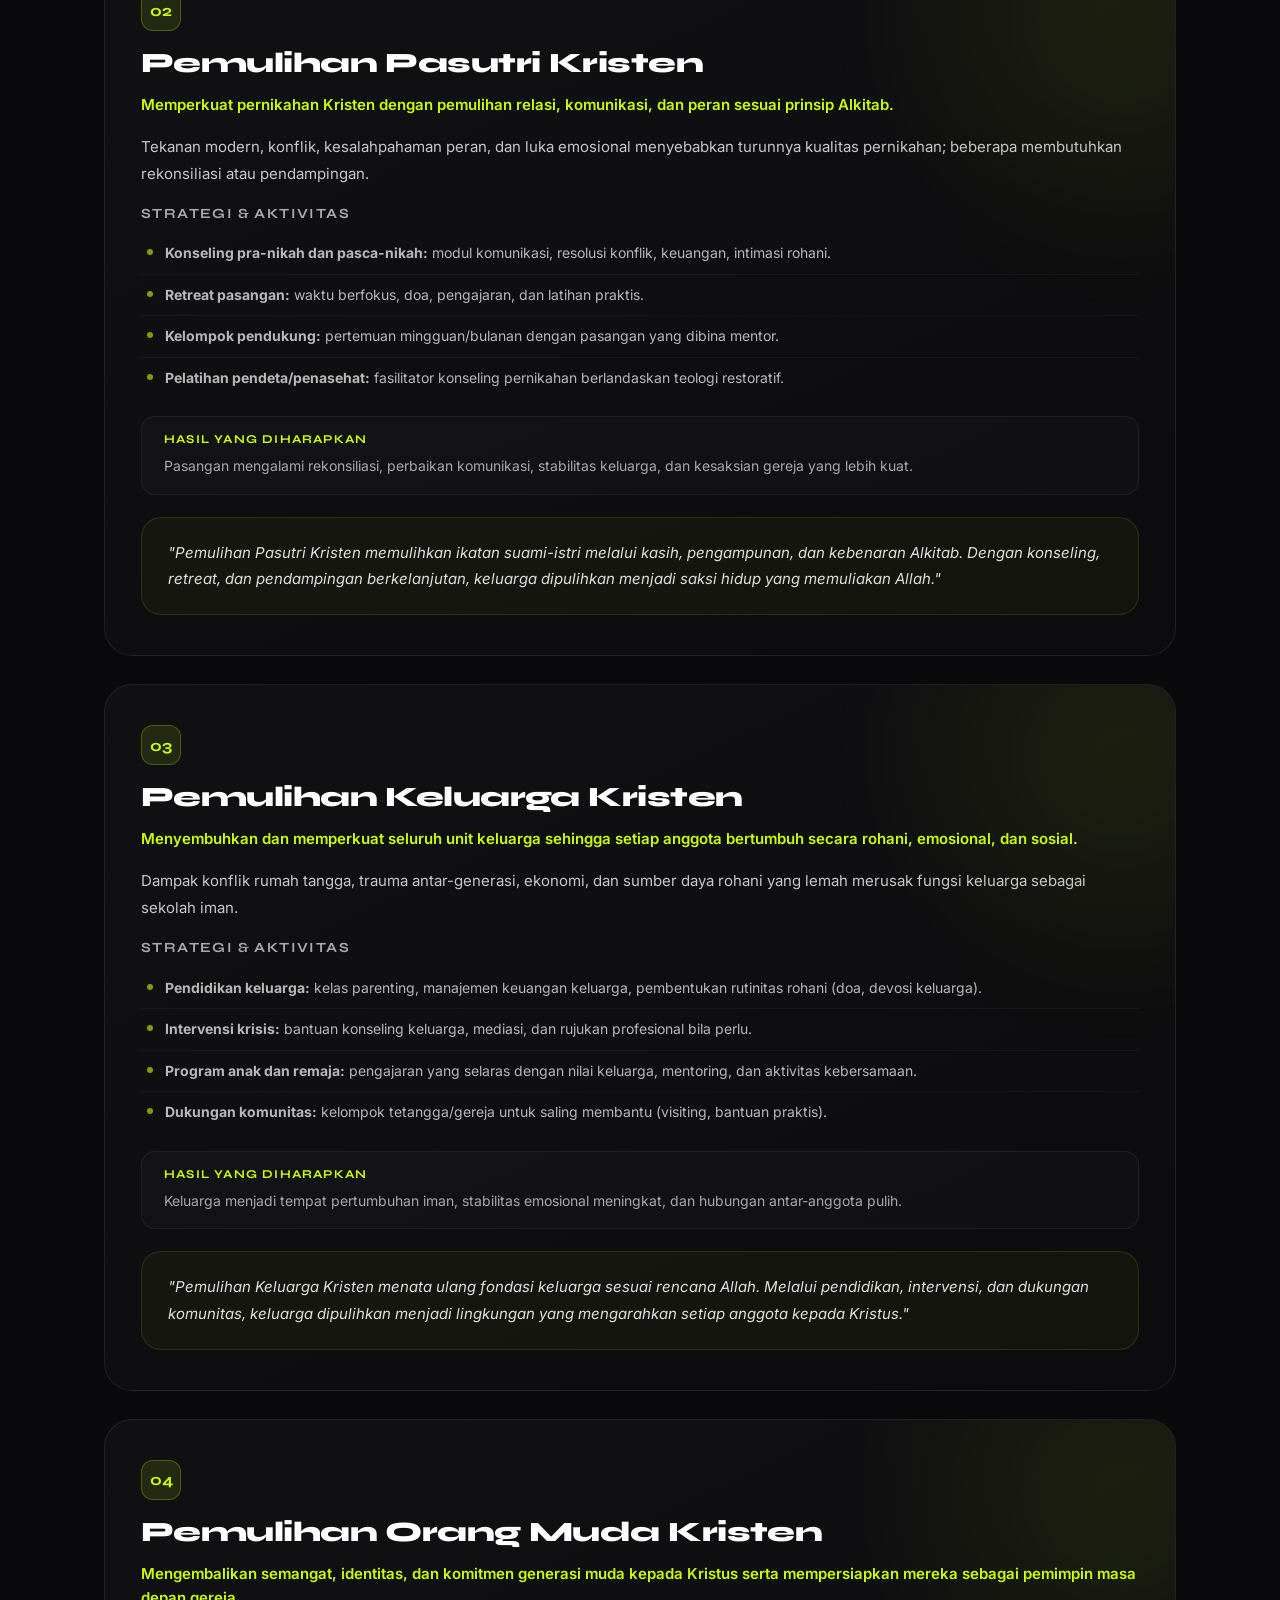
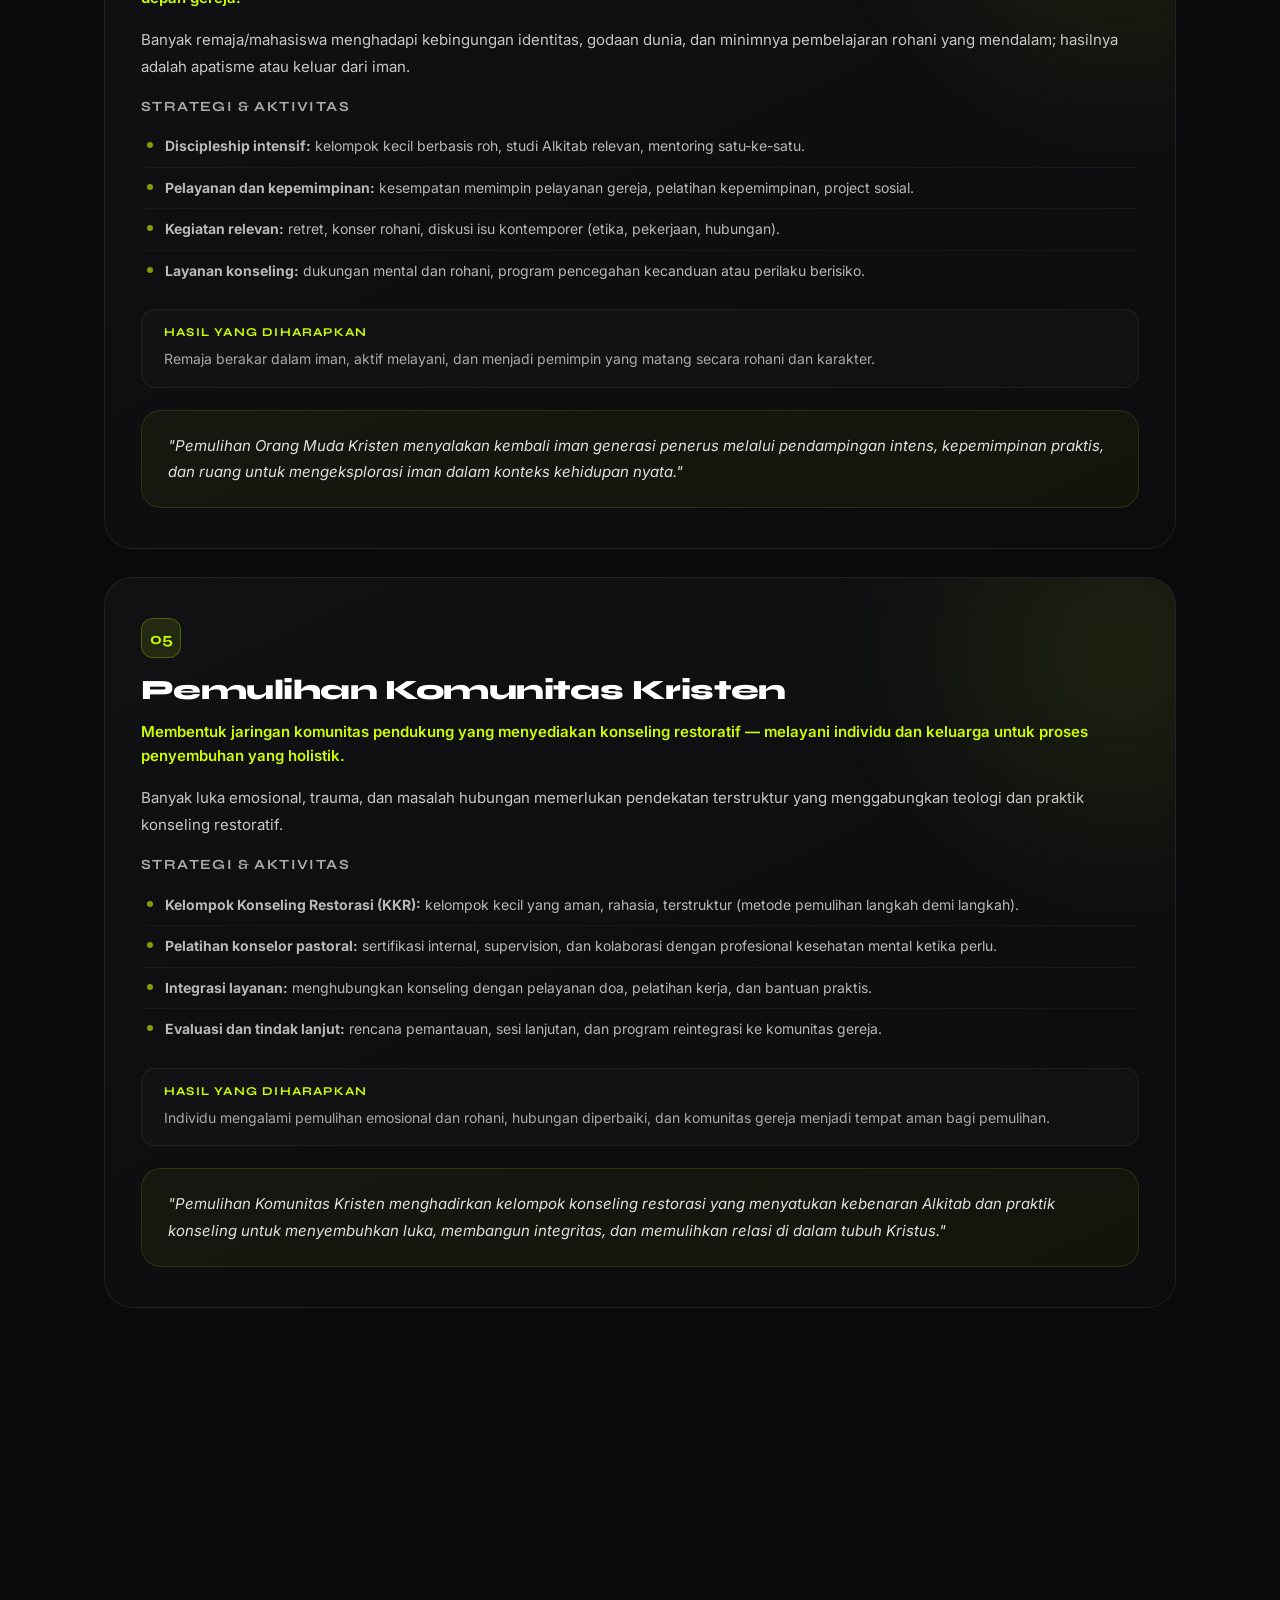
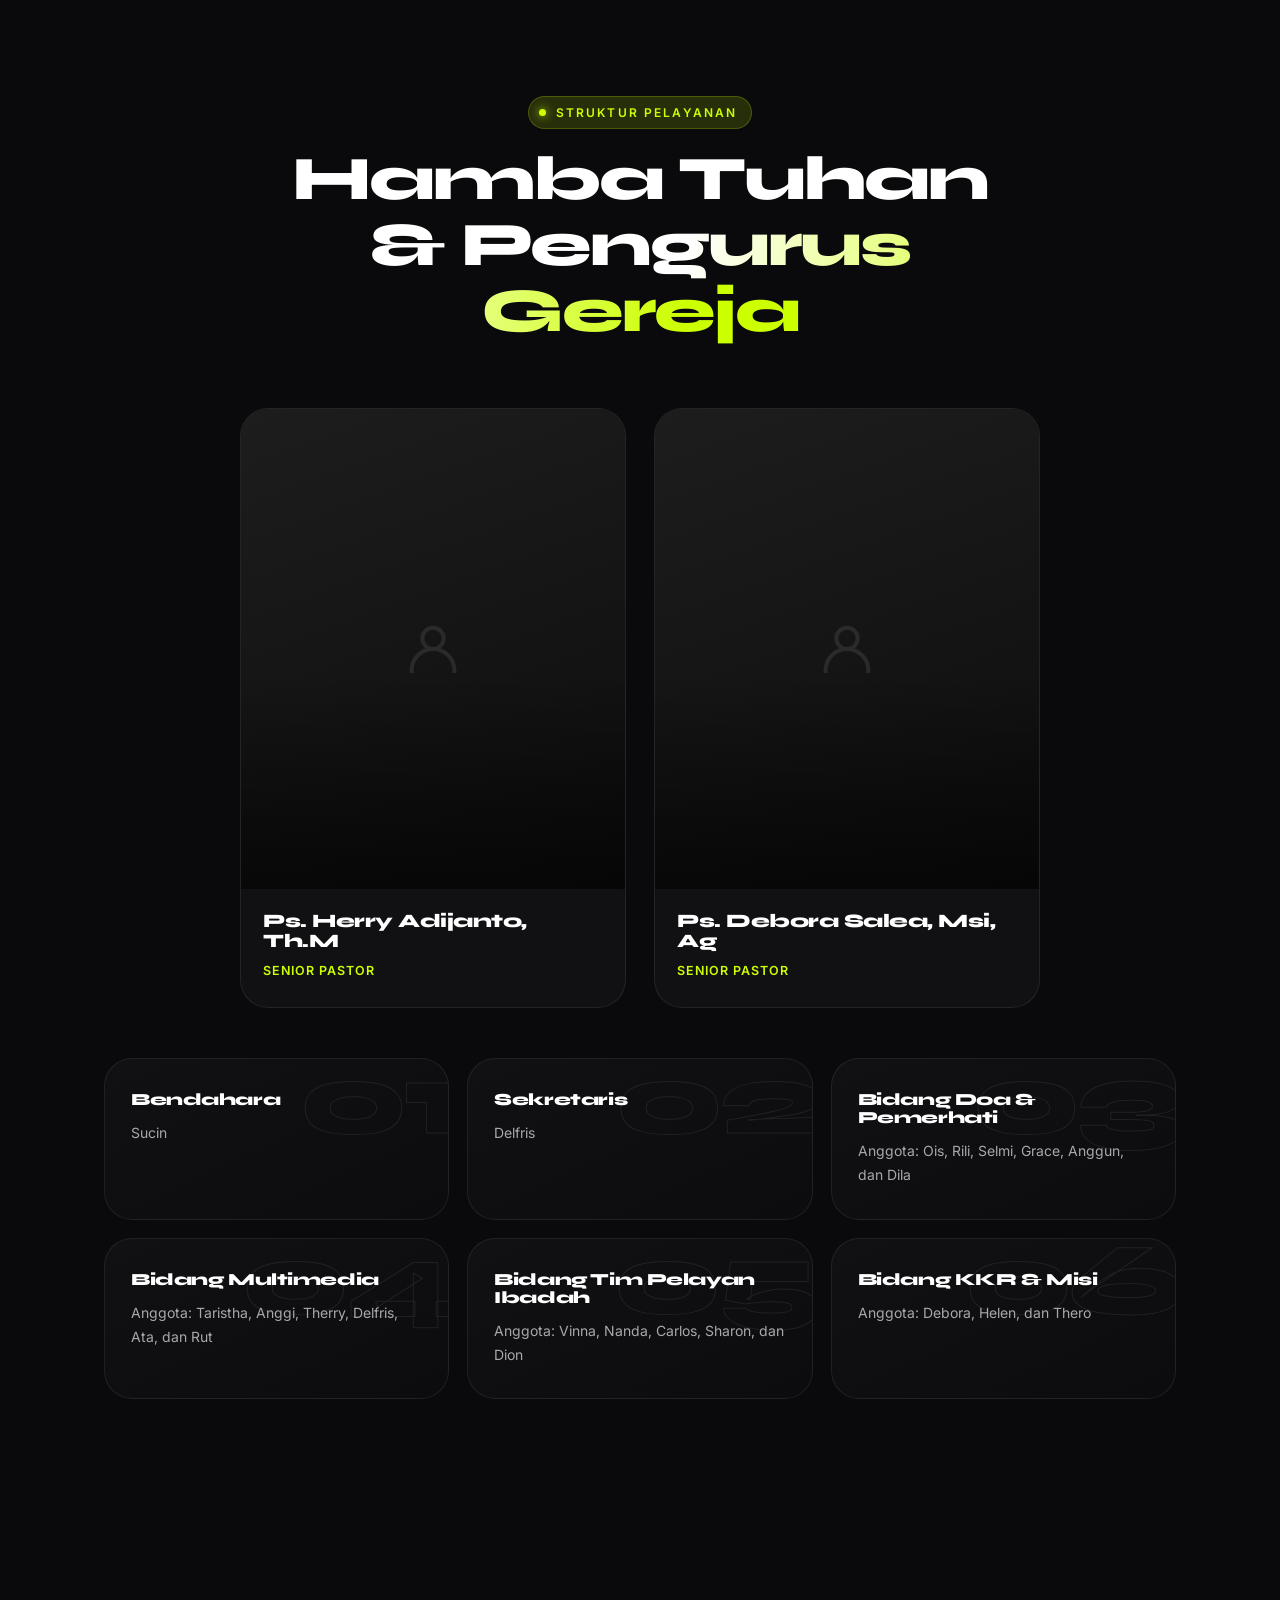
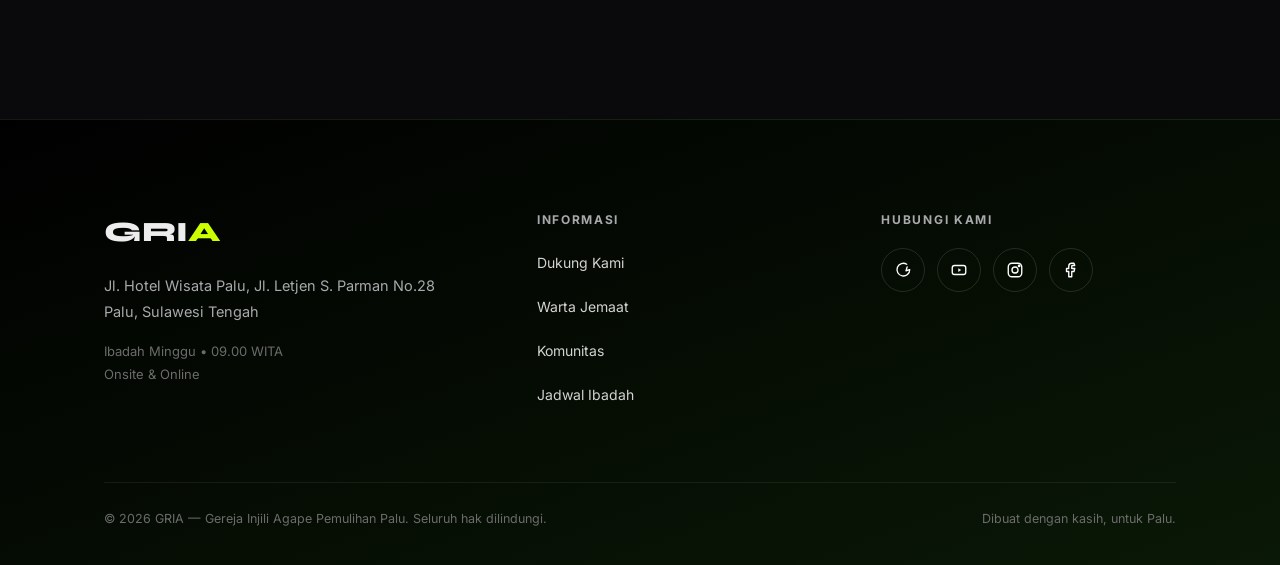
==== commit b5ea7629: "Reframe login → pendaftaran jemaat + onboarding flow - Rename login.html → daftar.html dengan copy m" ====
--- a/about-us.html
+++ b/about-us.html
@@ -238,7 +238,7 @@
       <li><a href="komunitas.html">Komunitas</a></li>
       <li><a href="warta.html">Warta</a></li>
       <li><a href="index.html#kontak">Kontak</a></li>
-      <li><a href="login.html">Login Jemaat</a></li>
+      <li><a href="daftar.html">Daftar Jemaat</a></li>
     </ul>
     <a href="index.html#worship" class="nav-cta">
       Jadwal Ibadah
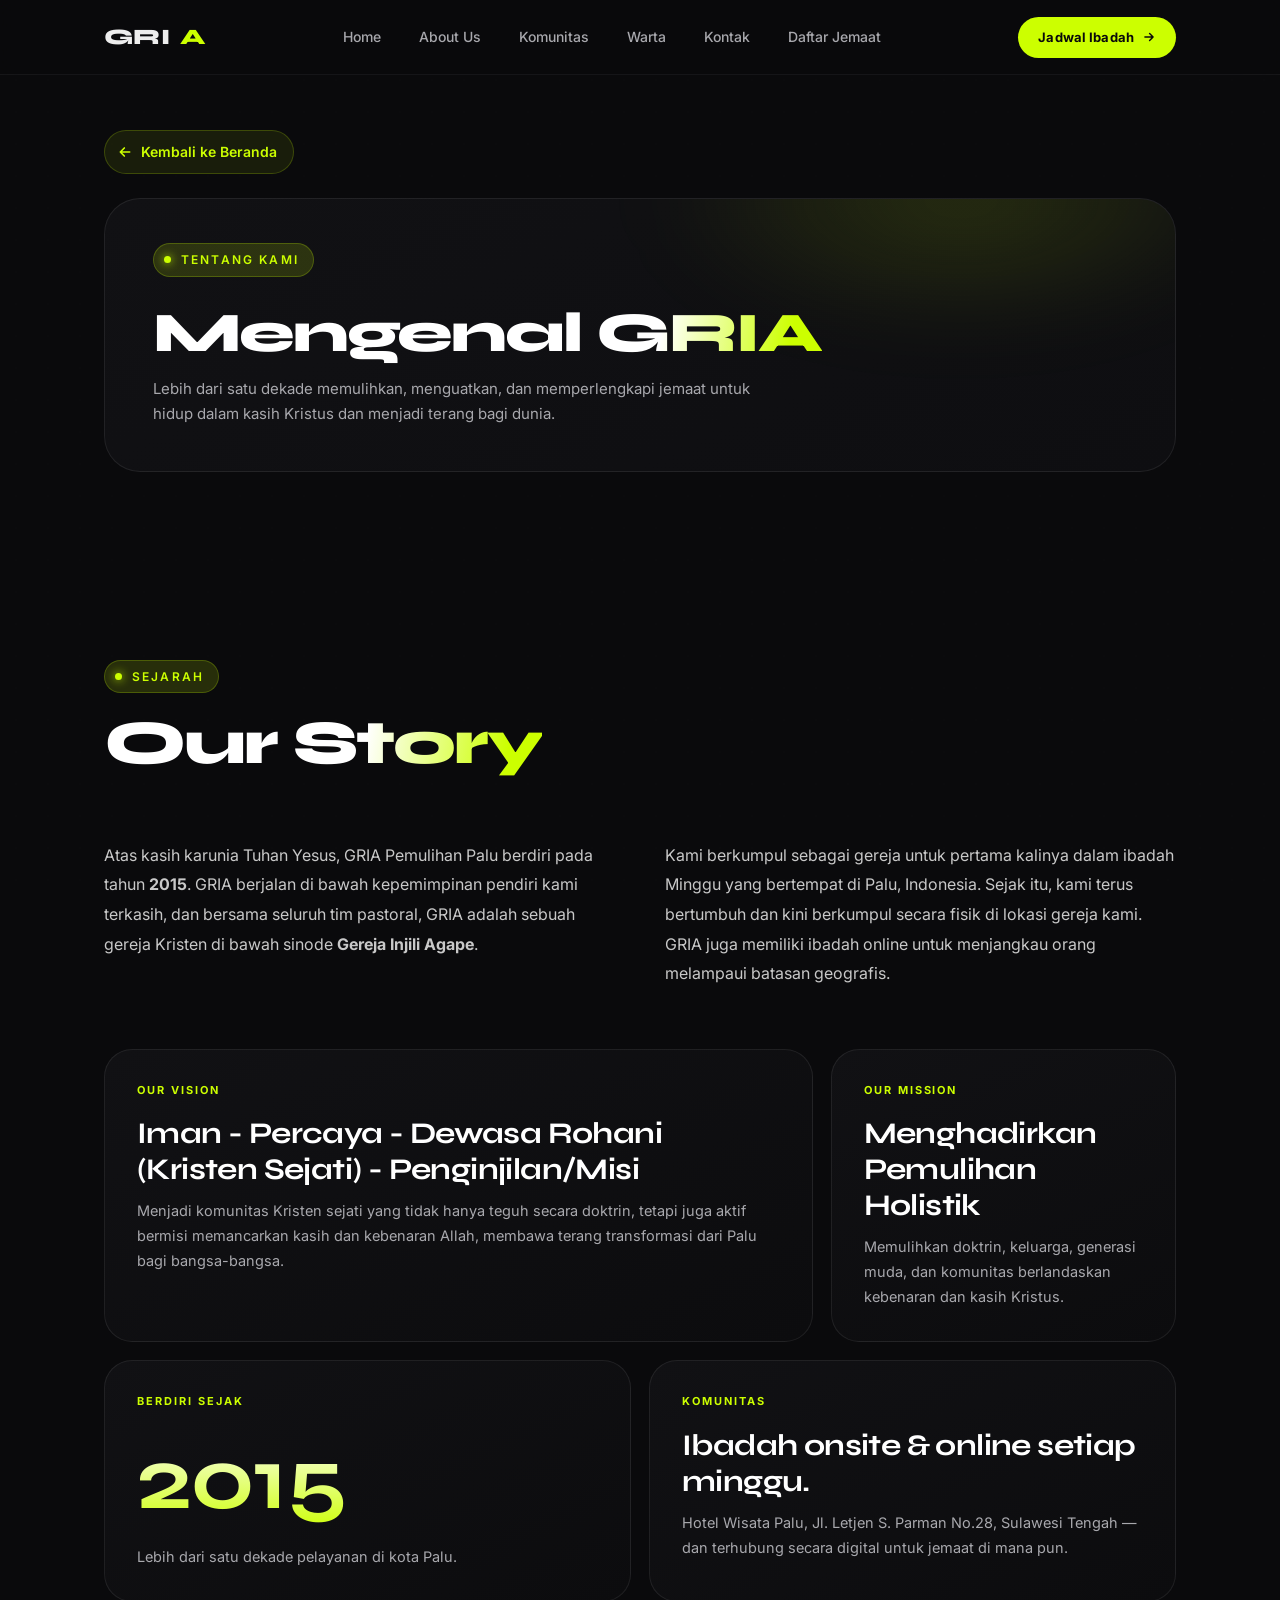
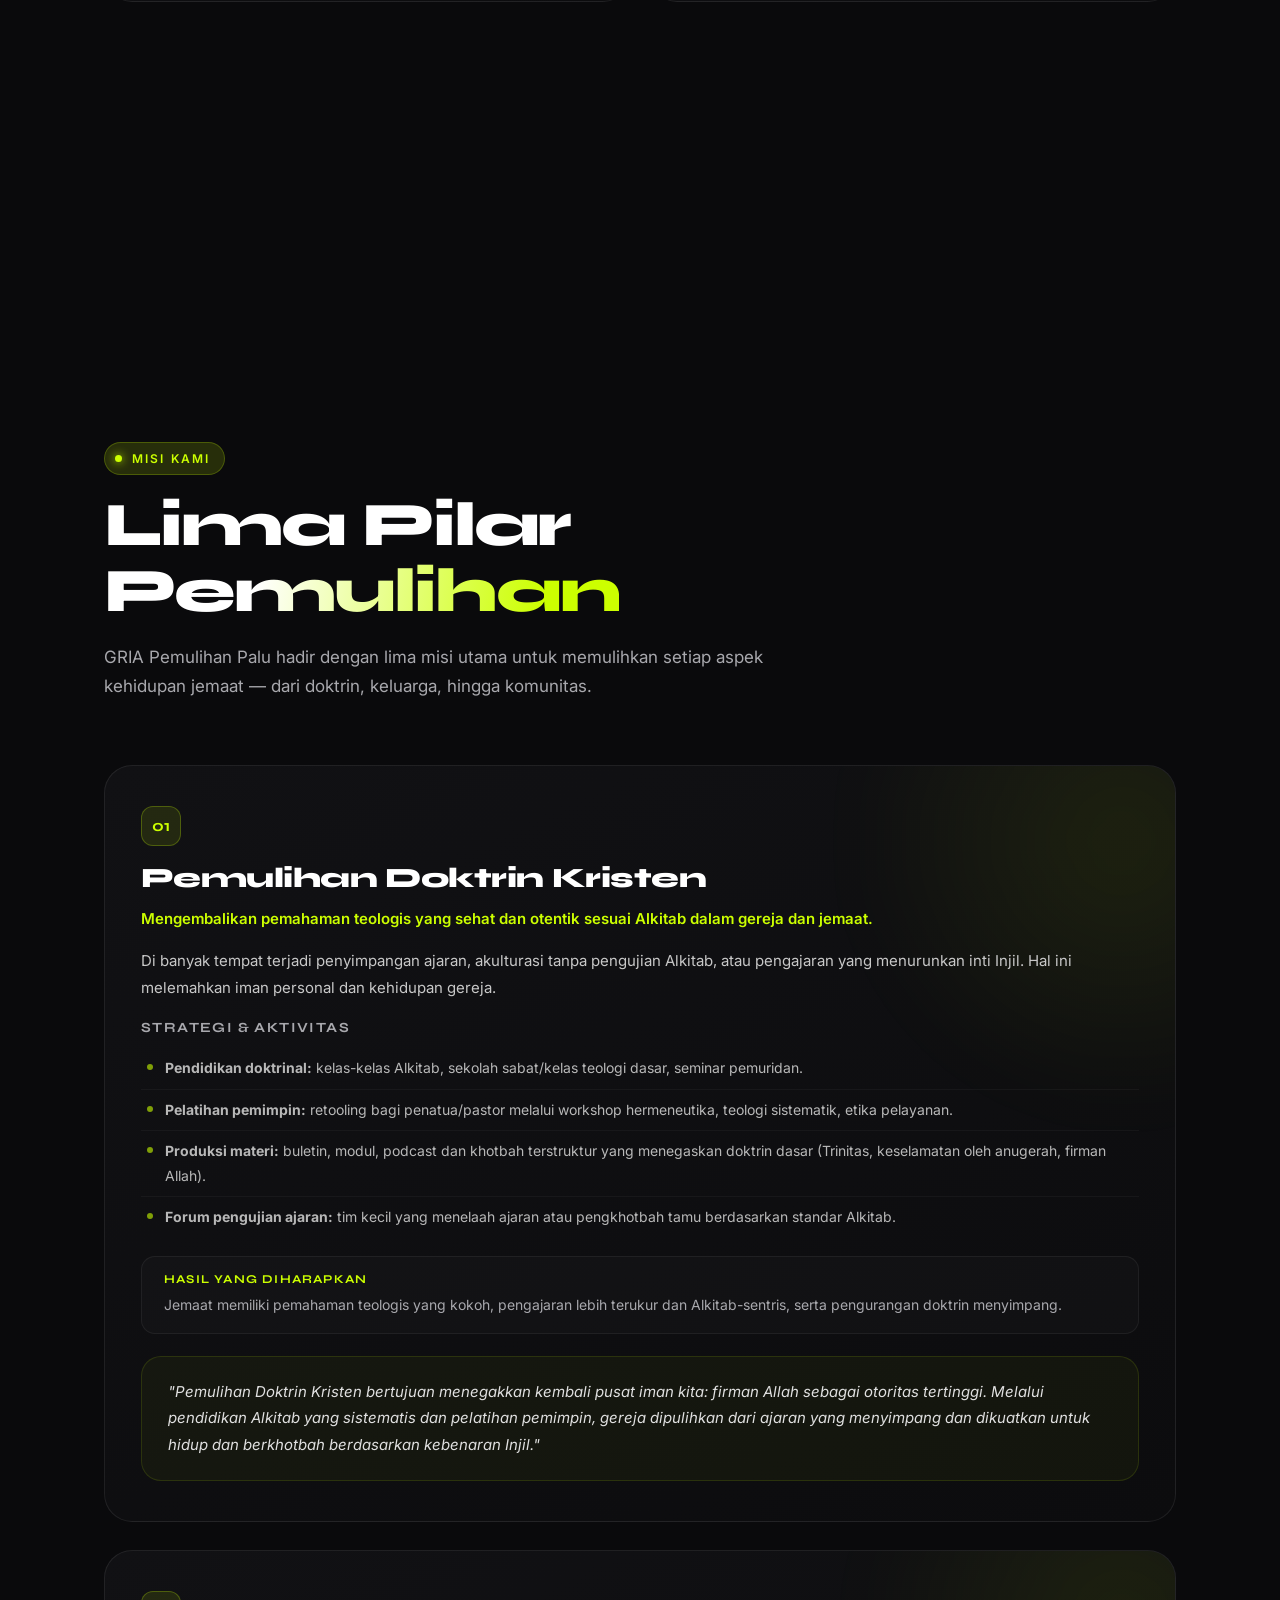
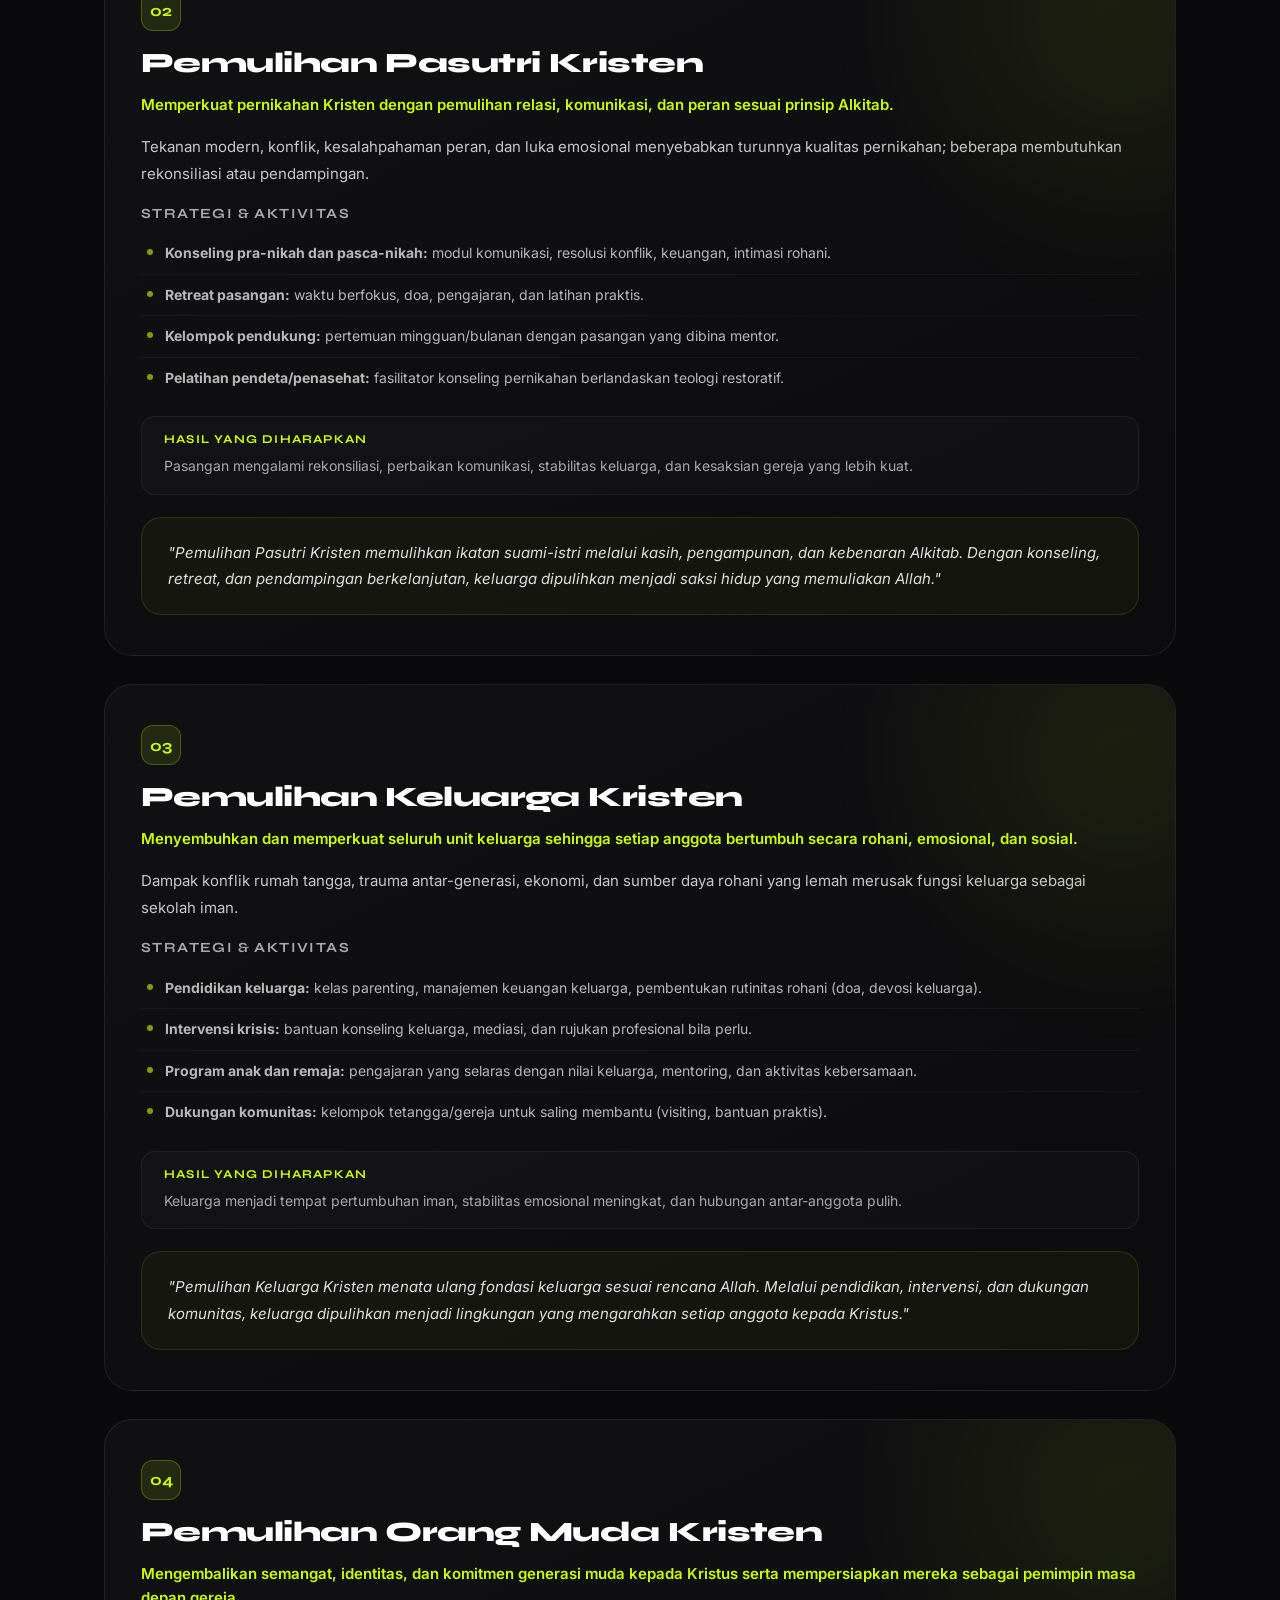
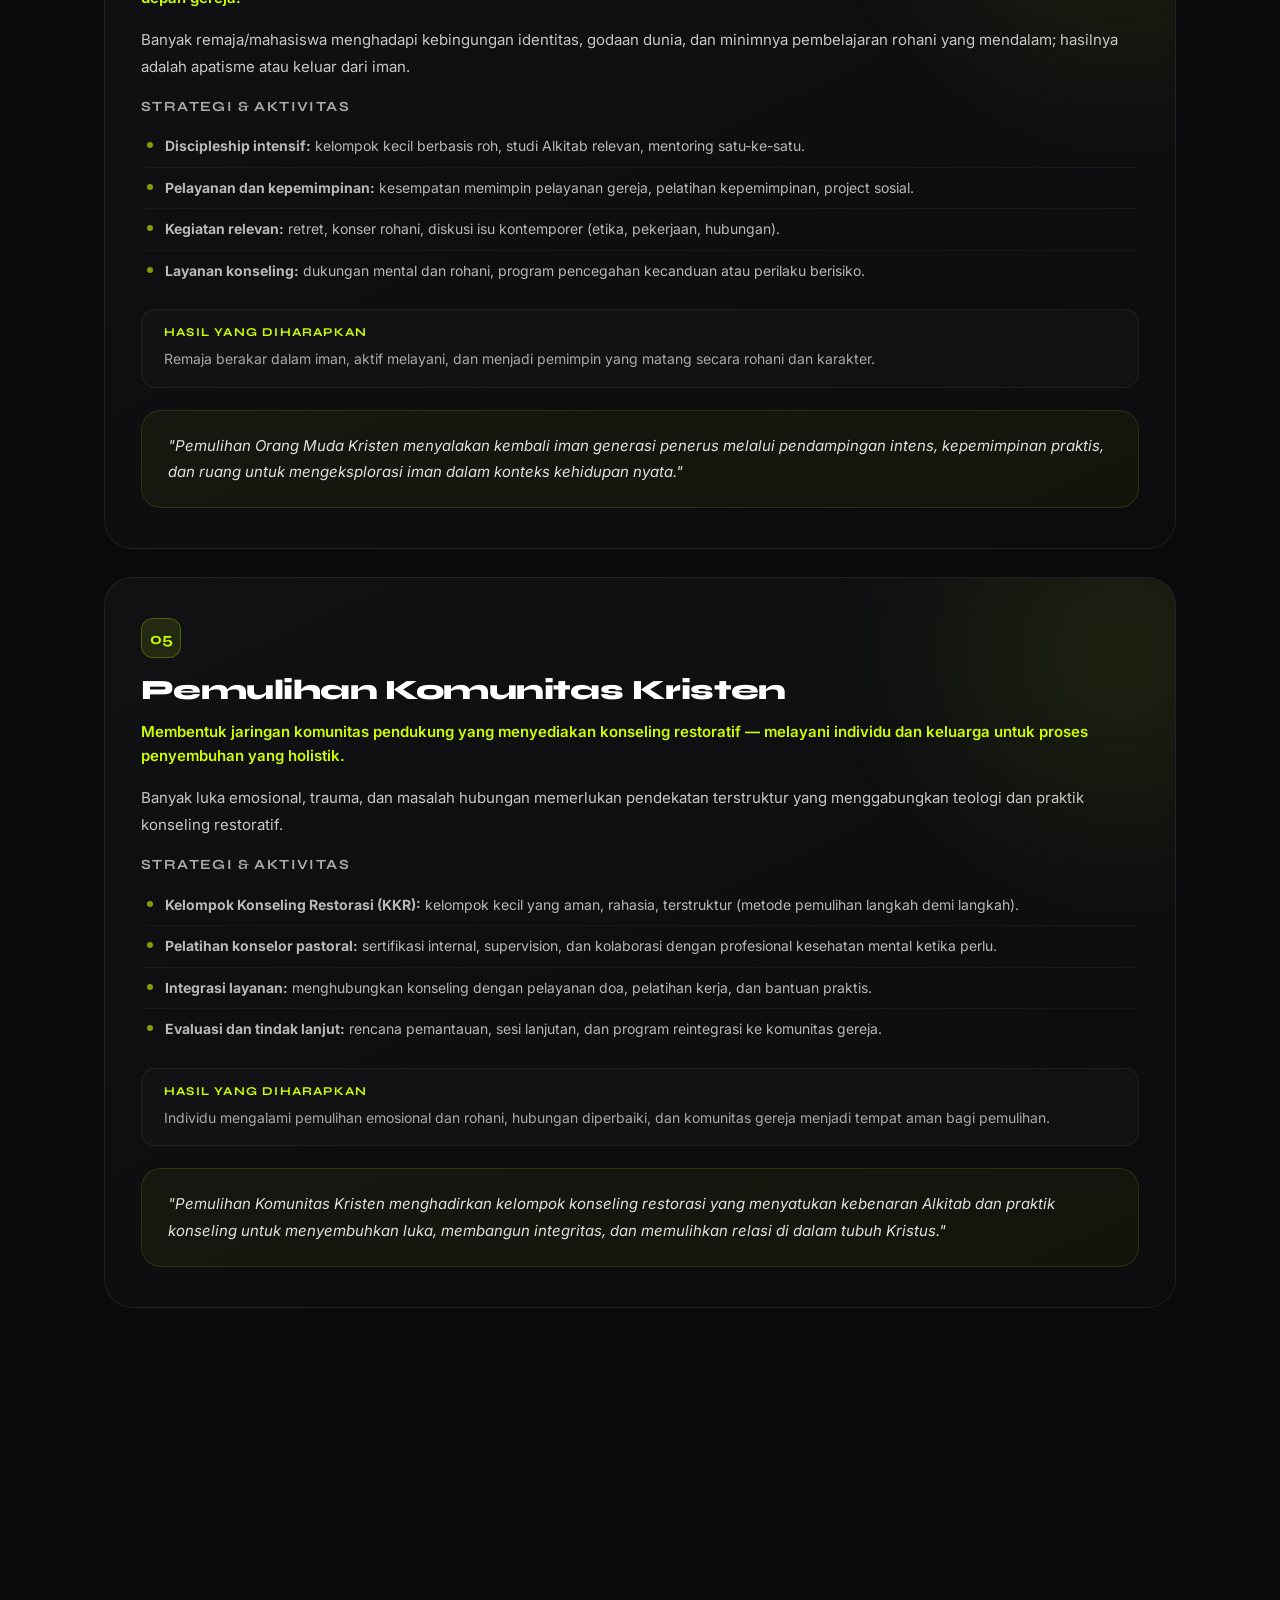
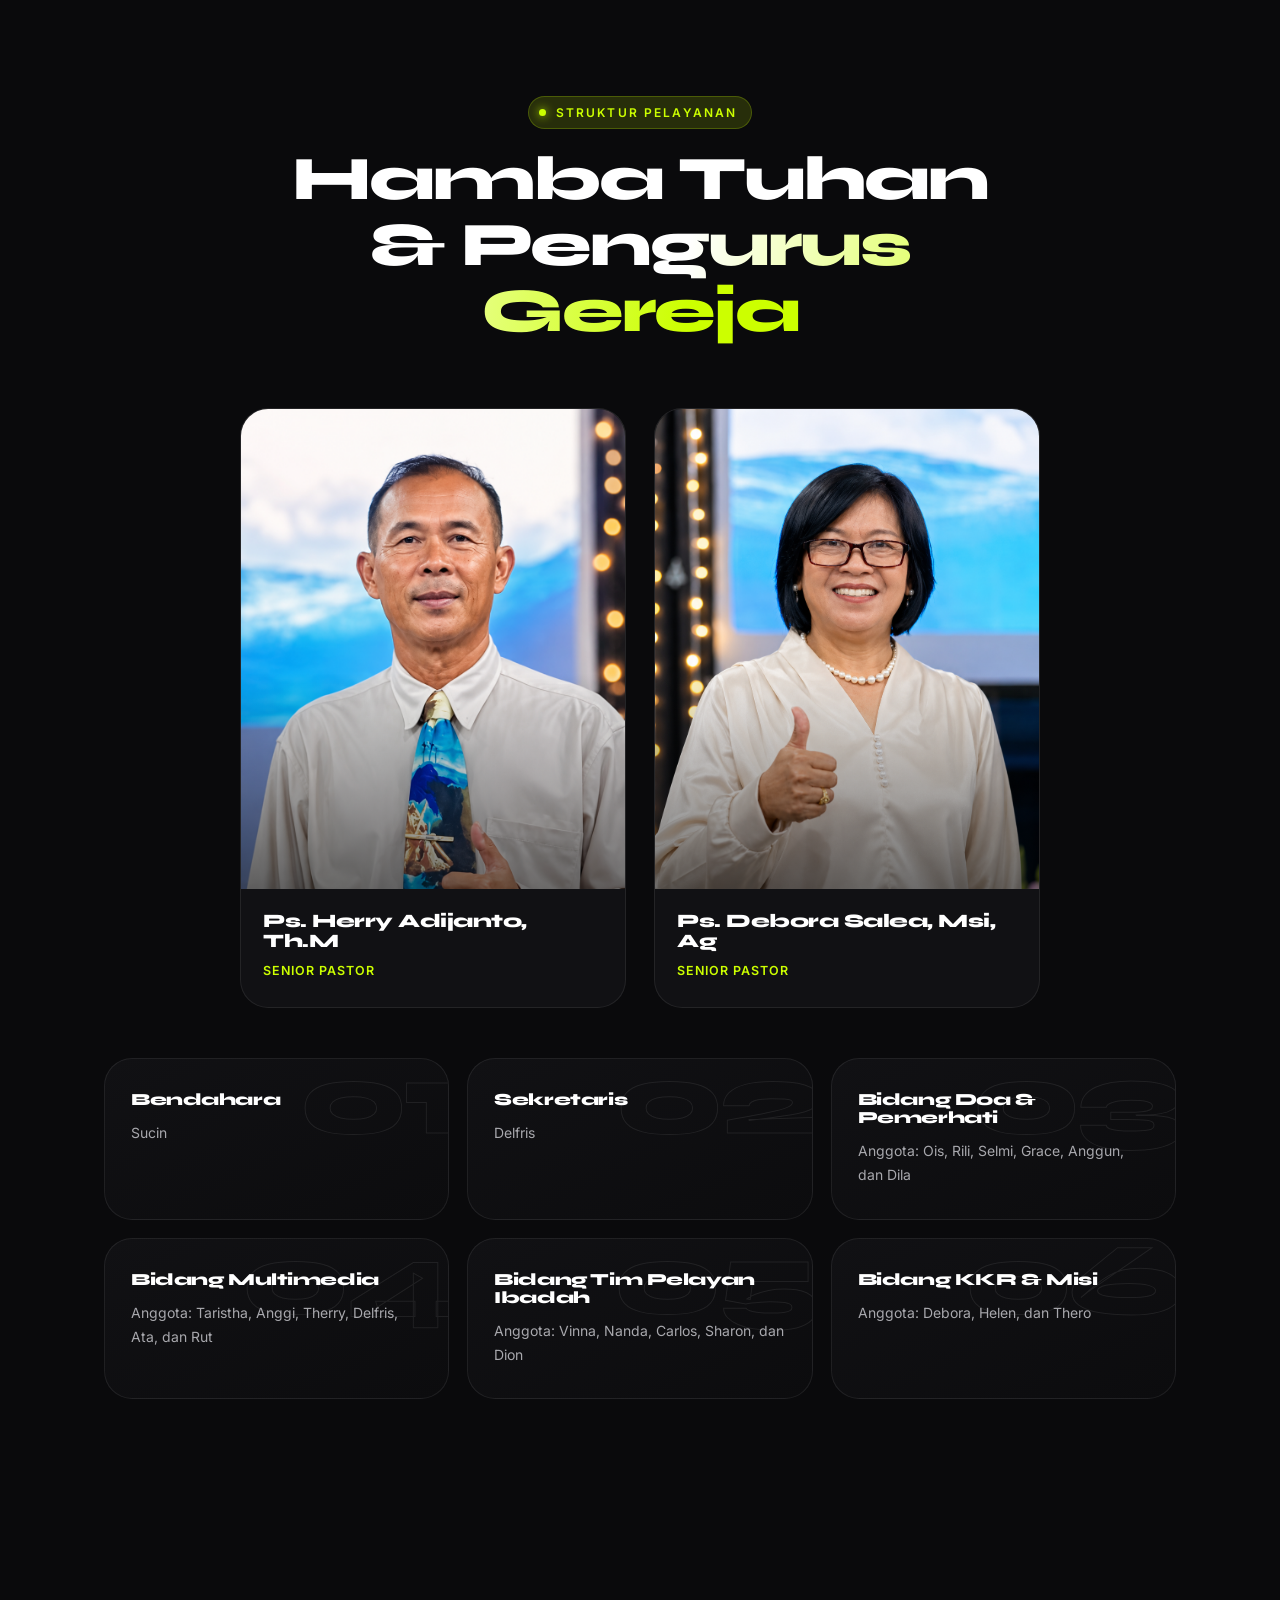
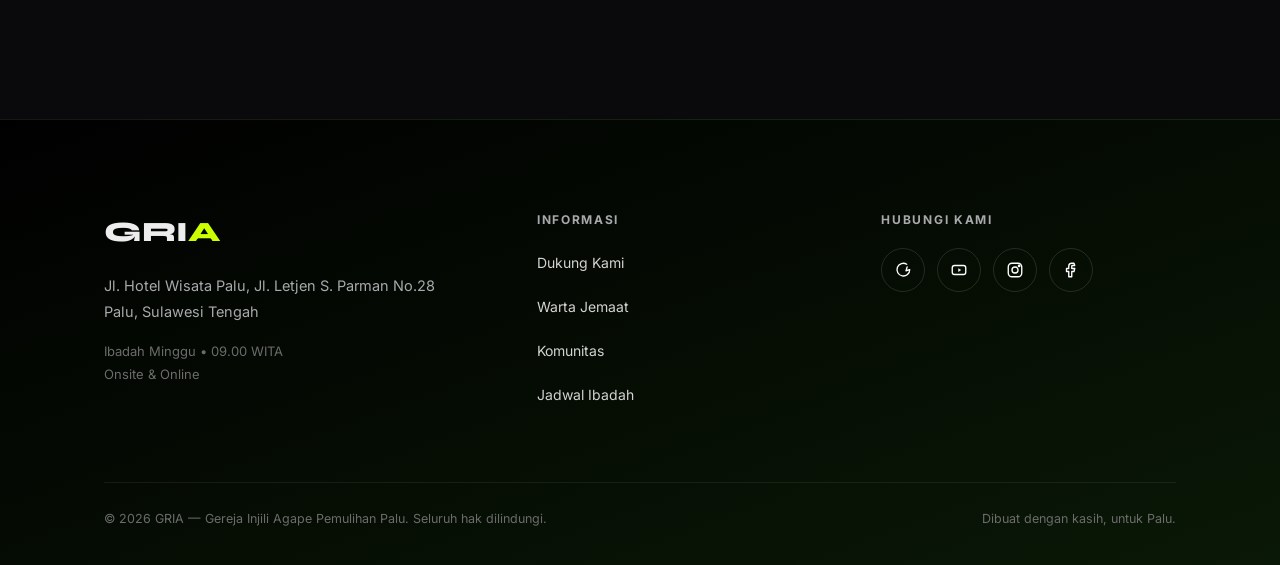
==== commit bf2e3386: "Update social media links in about-us.html" ====
--- a/about-us.html
+++ b/about-us.html
@@ -437,7 +437,7 @@
     <div class="pastor-grid" style="margin-bottom:50px;">
       <div class="pastor-card">
         <div class="pastor-photo">
-          <img src="foto-ps-herry.jpg" alt="Ps. Herry Adijanto" onerror="this.style.display='none'; this.nextElementSibling.style.display='flex'">
+          <img src="foto-ps-herry.png" alt="Ps. Herry Adijanto" onerror="this.style.display='none'; this.nextElementSibling.style.display='flex'">
           <svg viewBox="0 0 24 24" fill="none" stroke="currentColor" stroke-width="1.5" style="display:none" aria-hidden="true"><circle cx="12" cy="8" r="4"/><path d="M4 21v-1a8 8 0 0 1 16 0v1"/></svg>
         </div>
         <div class="pastor-info">
@@ -447,7 +447,7 @@
       </div>
       <div class="pastor-card">
         <div class="pastor-photo">
-          <img src="foto-ps-debora.jpg" alt="Ps. Debora Salea" onerror="this.style.display='none'; this.nextElementSibling.style.display='flex'">
+          <img src="foto-ps-debora.png" alt="Ps. Debora Salea" onerror="this.style.display='none'; this.nextElementSibling.style.display='flex'">
           <svg viewBox="0 0 24 24" fill="none" stroke="currentColor" stroke-width="1.5" style="display:none" aria-hidden="true"><circle cx="12" cy="8" r="4"/><path d="M4 21v-1a8 8 0 0 1 16 0v1"/></svg>
         </div>
         <div class="pastor-info">
@@ -512,13 +512,13 @@
       <div>
         <div class="footer-heading">Hubungi Kami</div>
         <div class="social-row">
-          <a href="https://wa.me/62xxxxxxxxxx" target="_blank" rel="noopener" aria-label="WhatsApp">
+          <a href="https://wa.me/6282290906474" target="_blank" rel="noopener" aria-label="WhatsApp">
             <svg viewBox="0 0 24 24" fill="none" stroke-width="1.8" stroke-linecap="round" stroke-linejoin="round"><path d="M21 11.5a8.5 8.5 0 1 1-4-7.2M21 11.5 16 13l1.5-5"/></svg>
           </a>
-          <a href="https://youtube.com/@GRIAPemulihanPalu" target="_blank" rel="noopener" aria-label="YouTube">
+          <a href="https://youtube.com/@rumahpemulihan8374" target="_blank" rel="noopener" aria-label="YouTube">
             <svg viewBox="0 0 24 24" fill="none" stroke-width="1.8" stroke-linecap="round" stroke-linejoin="round"><rect x="3" y="6" width="18" height="12" rx="3"/><path d="M11 9.5 15 12l-4 2.5z" fill="currentColor" stroke="none"/></svg>
           </a>
-          <a href="https://instagram.com/gria.palu" target="_blank" rel="noopener" aria-label="Instagram">
+          <a href="https://instagram.com/griyapemulihanpalu?igsh=MTNxZTk3aDNmMWV4aQ==" target="_blank" rel="noopener" aria-label="Instagram">
             <svg viewBox="0 0 24 24" fill="none" stroke-width="1.8" stroke-linecap="round" stroke-linejoin="round"><rect x="3" y="3" width="18" height="18" rx="5"/><circle cx="12" cy="12" r="4"/><circle cx="17.5" cy="6.5" r="1" fill="currentColor"/></svg>
           </a>
           <a href="https://facebook.com/gria.palu" target="_blank" rel="noopener" aria-label="Facebook">
